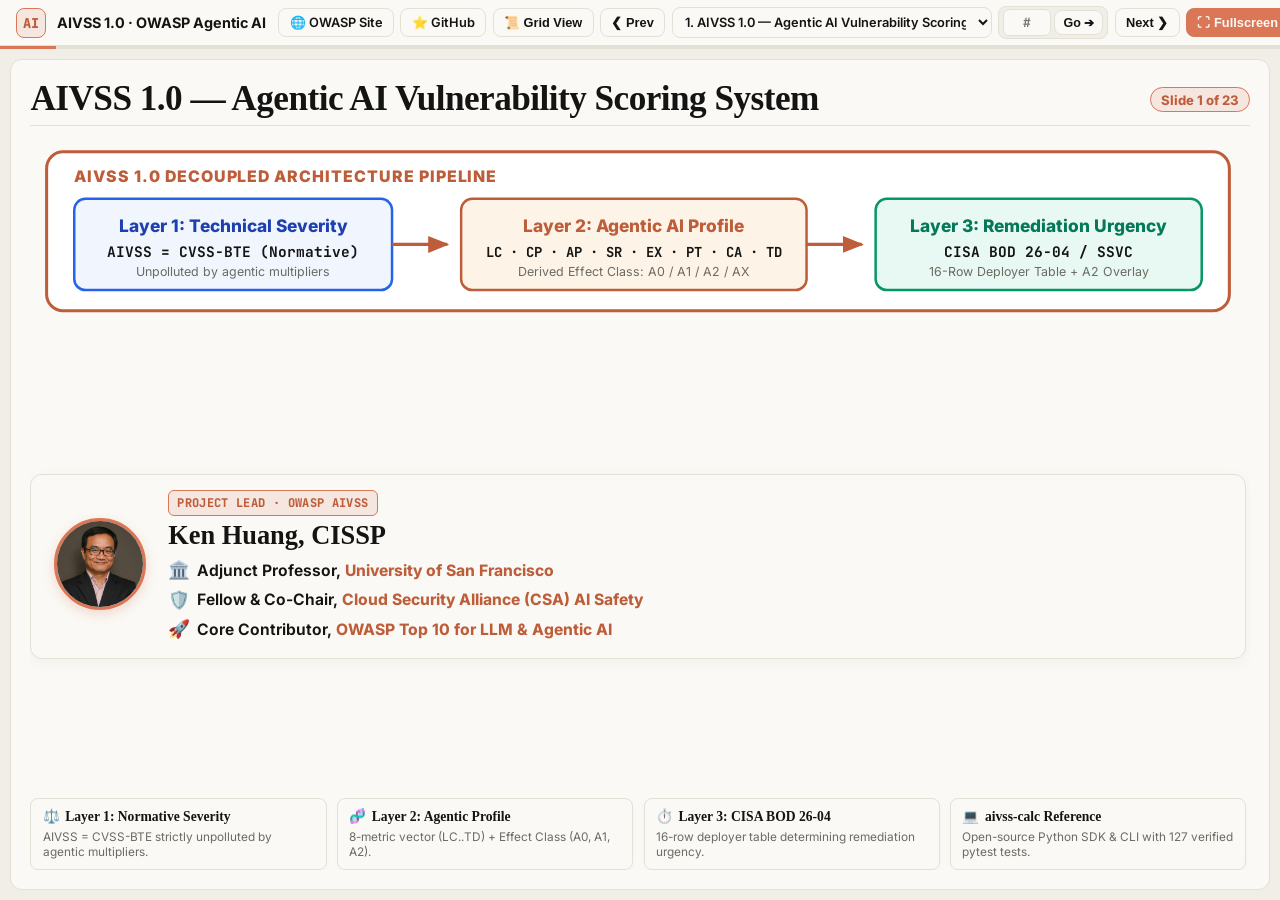
==== slides.html @ 9477590a "feat: add AIVSS 1.0 interactive HTML slide deck, assets, and QA automation" ====
<!DOCTYPE html>
<html lang="en">
<head>
  <meta charset="UTF-8">
  <meta name="viewport" content="width=device-width, initial-scale=1.0">
  <title>AIVSS 1.0 — Agentic AI Vulnerability Scoring System</title>
  <meta name="description" content="AIVSS 1.0 Masterclass slide deck on technical severity, agentic profiling, and risk-based remediation for autonomous AI systems. Project Lead: Ken Huang, CISSP.">
  <link rel="icon" type="image/svg+xml" href="favicon.svg?v=3">
  <link rel="icon" type="image/png" sizes="192x192" href="favicon.png?v=3">
  <link rel="apple-touch-icon" sizes="180x180" href="favicon.png?v=3">
  <link rel="preconnect" href="https://fonts.googleapis.com">
  <link rel="preconnect" href="https://fonts.gstatic.com" crossorigin>
  <link href="https://fonts.googleapis.com/css2?family=Inter:wght@300;400;500;600;700;800;900&family=JetBrains+Mono:wght@400;500;600;700&display=swap" rel="stylesheet">
  
  <style>
    :root {
      --bg: #F0EEE6;
      --surface: #FAF9F5;
      --surface-alt: #F5E6DF;
      --ink: #141413;
      --ink-muted: #6B6B63;
      --rule: #E3E0D6;
      --accent: #D97757;
      --accent-dk: #BD5D3A;
      --accent-sf: #F5E6DF;
      --code-bg: #1A1A18;
      --code-rule: #333330;
      --font-display: ui-serif, Georgia, "Times New Roman", serif;
      --font-body: -apple-system, "Segoe UI", Inter, system-ui, sans-serif;
      --font-code: ui-monospace, "JetBrains Mono", Menlo, monospace;
    }

    * { box-sizing: border-box; margin: 0; padding: 0; }
    body {
      font-family: var(--font-body);
      background: var(--bg);
      color: var(--ink);
      height: 100vh;
      display: flex;
      flex-direction: column;
      overflow: hidden;
    }

    header {
      height: 46px;
      flex: 0 0 46px;
      background: var(--surface);
      border-bottom: 1px solid var(--rule);
      display: flex;
      justify-content: space-between;
      align-items: center;
      padding: 0 1.0rem;
      z-index: 50;
      gap: 0.75rem;
      overflow-x: auto;
    }
    .header-left { display: flex; align-items: center; gap: 0.7rem; flex: 0 0 auto; }
    .brand-logo {
      width: 30px; height: 30px;
      background: var(--accent-sf); color: var(--accent-dk); border: 1px solid var(--accent);
      border-radius: 8px; font-weight: 800; display: flex; align-items: center; justify-content: center;
      font-size: 0.85rem; font-family: var(--font-code);
    }
    .brand-title { font-weight: 700; font-size: 0.90rem; white-space: nowrap; color: var(--ink); }

    .controls { display: flex; align-items: center; gap: 0.40rem; flex: 0 0 auto; }
    .btn {
      background: var(--surface); border: 1px solid var(--rule); color: var(--ink);
      padding: 0.35rem 0.65rem; border-radius: 8px; font-weight: 600; font-size: 0.80rem;
      cursor: pointer; transition: background-color 0.16s, border-color 0.16s; text-decoration: none;
      white-space: nowrap;
    }
    .btn:hover { background: var(--accent-sf); border-color: var(--accent); color: var(--ink); }
    .btn:focus-visible, .slide-select:focus-visible, .goto-input:focus-visible { outline: 2px solid var(--accent-dk); outline-offset: 2px; }
    .btn-primary { background: var(--accent); border-color: var(--accent); color: #FAF9F5; font-weight: 700; }
    .btn-primary:hover { background: var(--accent-dk); border-color: var(--accent-dk); color: #FAF9F5; }
    
    .goto-group {
      display: flex;
      align-items: center;
      gap: 0.22rem;
      background: var(--bg);
      padding: 0.12rem 0.25rem;
      border-radius: 8px;
      border: 1px solid var(--rule);
    }
    .goto-input {
      width: 48px;
      background: var(--surface);
      color: var(--ink);
      border: 1px solid var(--rule);
      padding: 0.25rem 0.35rem;
      border-radius: 6px;
      font-family: var(--font-code);
      font-size: 0.80rem;
      font-weight: 750;
      text-align: center;
      -moz-appearance: textfield;
    }
    .goto-input::-webkit-outer-spin-button,
    .goto-input::-webkit-inner-spin-button {
      -webkit-appearance: none;
      margin: 0;
    }
    .btn-goto {
      padding: 0.26rem 0.50rem;
      font-weight: 700;
      font-size: 0.78rem;
    }

    select.slide-select {
      background: var(--surface); color: var(--ink); border: 1px solid var(--rule);
      padding: 0.35rem 0.55rem; border-radius: 8px; font-family: var(--font-body);
      font-size: 0.80rem; font-weight: 600;
      max-width: 320px;
    }

    main {
      flex: 1;
      position: relative;
      overflow: hidden;
    }

    .slide-viewport {
      width: 100%; height: 100%;
      display: flex; justify-content: center; align-items: center;
      padding: clamp(0.30rem, 0.8vw, 0.70rem);
    }
    .slide-card {
      width: 100%; max-width: 1540px; height: 100%;
      background: var(--surface); border: 1px solid var(--rule);
      border-radius: 12px; padding: clamp(0.80rem, 1.5vw, 1.40rem); display: flex; flex-direction: column;
      position: relative; overflow: hidden;
    }
    .slide-header {
      display: flex; justify-content: space-between; align-items: center;
      gap: 0.8rem; margin-bottom: 0.35rem; border-bottom: 1px solid var(--rule); padding-bottom: 0.35rem;
      flex: 0 0 auto;
    }
    .slide-title-wrap { min-width: 0; }
    .slide-title {
      font-family: var(--font-display); font-size: clamp(1.75rem, 2.75vw, 2.45rem);
      font-weight: 700; line-height: 1.15; letter-spacing: -0.015em; color: var(--ink);
    }
    .slide-title.is-long { font-size: clamp(1.45rem, 2.3vw, 1.95rem) !important; letter-spacing: -0.02em; }
    .slide-num-badge {
      background: var(--accent-sf); color: var(--accent-dk); border: 1px solid var(--accent);
      padding: 0.22rem 0.60rem; border-radius: 9999px; font-size: 0.82rem; font-weight: 750; white-space: nowrap;
      flex: 0 0 auto;
    }
    .slide-body {
      --fit-scale: 1;
      --slide-body-base-size: 1.625rem;
      flex: 1; min-height: 0; overflow-y: auto; padding-right: 0.20rem;
      font-size: calc(var(--slide-body-base-size) * var(--fit-scale));
      line-height: 1.50; color: var(--ink);
    }

    code {
      font-family: var(--font-code);
      background: var(--accent-sf);
      color: var(--accent-dk);
      padding: 0.08rem 0.32rem;
      border-radius: 4px;
      font-size: 0.90em;
      white-space: nowrap;
      border: 1px solid var(--rule);
    }
    pre code, .code-editor-body code, .line-code {
      white-space: pre !important;
      background: transparent !important;
      border: none !important;
      padding: 0 !important;
      color: inherit !important;
    }
    .slide-content-wrapper {
      width: 100%;
      display: block;
    }
    .slide-svg {
      display: block; width: 100% !important; height: auto; max-width: 100%;
      margin: 0.35rem 0 0.65rem 0;
    }

    /* Comparison Table Styling */
    .slide-table {
      width: 100%;
      border-collapse: collapse;
      margin: 0.25rem 0 0.50rem 0;
      font-size: 0.86rem;
      background: var(--surface);
      border: 1px solid var(--rule);
      border-radius: 8px;
      overflow: hidden;
      box-shadow: 0 2px 8px rgba(0,0,0,0.03);
    }
    .slide-table th {
      background: var(--accent-sf);
      color: var(--ink);
      font-weight: 750;
      text-align: left;
      padding: 0.40rem 0.60rem;
      border-bottom: 1.5px solid var(--rule);
      font-family: var(--font-display);
      font-size: 0.92rem;
    }
    .slide-table td {
      padding: 0.35rem 0.60rem;
      border-bottom: 1px solid var(--rule);
      color: var(--ink);
      line-height: 1.34;
      vertical-align: middle;
    }
    .slide-table tr:last-child td {
      border-bottom: none;
    }
    .slide-table tr:nth-child(even) td {
      background: rgba(245, 230, 223, 0.25);
    }

    /* Code Slide Layout */
    .code-slide-container {
      display: grid;
      grid-template-columns: minmax(0, 1.25fr) minmax(0, 1.15fr);
      gap: 1.05rem;
      height: 100%;
      align-items: start;
    }
    @media (max-width: 1020px) {
      .code-slide-container {
        grid-template-columns: 1fr;
        height: auto;
      }
    }

    .code-editor-window {
      background: var(--code-bg);
      border: 1px solid var(--code-rule);
      border-radius: 10px;
      overflow: hidden;
      display: flex;
      flex-direction: column;
      box-shadow: 0 4px 16px rgba(0,0,0,0.14);
      max-height: calc(100vh - 135px);
    }
    .code-editor-header {
      background: #242320;
      border-bottom: 1px solid var(--code-rule);
      padding: 0.40rem 0.75rem;
      display: flex;
      justify-content: space-between;
      align-items: center;
      gap: 0.5rem;
    }
    .code-dots {
      display: flex;
      gap: 5px;
      align-items: center;
    }
    .code-dot {
      width: 9px; height: 9px; border-radius: 50%;
    }
    .dot-red { background: #E06C75; }
    .dot-yellow { background: #E5C07B; }
    .dot-green { background: #98C379; }
    .code-file-tag {
      font-family: var(--font-code);
      font-size: 0.78rem;
      color: #A0A09A;
      font-weight: 500;
      overflow: hidden;
      text-overflow: ellipsis;
      white-space: nowrap;
    }
    .code-lang-tag {
      background: #333330;
      color: #D97757;
      font-family: var(--font-code);
      font-size: 0.70rem;
      padding: 0.12rem 0.45rem;
      border-radius: 4px;
      font-weight: 600;
      text-transform: uppercase;
    }

    .code-block {
      background: var(--code-bg);
      color: #FAF9F5;
      font-family: var(--font-code);
      font-size: 0.88rem;
      line-height: 1.44;
      padding: 0.45rem 0;
      margin: 0;
      overflow-x: auto;
      overflow-y: auto;
    }

    .code-line {
      display: flex;
      align-items: baseline;
      padding: 0.06rem 0.55rem;
      transition: background-color 0.15s;
    }
    .code-line:hover {
      background: rgba(255, 255, 255, 0.04);
    }
    .code-line-hl {
      background: rgba(217, 119, 87, 0.22);
      border-left: 3.5px solid var(--accent);
      padding-left: calc(0.55rem - 3.5px);
    }
    .line-num {
      color: #5C5C56;
      width: 24px;
      flex: 0 0 24px;
      text-align: right;
      margin-right: 8px;
      font-size: 0.76rem;
      user-select: none;
    }
    .code-line-hl .line-num {
      color: var(--accent);
      font-weight: 700;
    }
    .line-code {
      flex: 1;
      white-space: pre;
    }

    /* Code Concepts Column */
    .code-concepts-column {
      display: flex;
      flex-direction: column;
      gap: 0.55rem;
      overflow-y: auto;
      max-height: calc(100vh - 135px);
      padding-right: 0.20rem;
    }
    .code-concepts-list {
      display: flex;
      flex-direction: column;
      gap: 0.50rem;
    }
    .code-concept-card {
      background: var(--surface);
      border: 1px solid var(--rule);
      border-left: 3.5px solid var(--accent);
      border-radius: 8px;
      padding: 0.60rem 0.85rem;
      box-shadow: 0 1px 4px rgba(0,0,0,0.03);
    }
    .concept-card-head {
      display: flex;
      align-items: center;
      gap: 0.45rem;
      margin-bottom: 0.22rem;
      flex-wrap: wrap;
    }
    .concept-tag {
      background: var(--accent);
      color: #FAF9F5;
      font-size: 0.68rem;
      font-weight: 750;
      padding: 0.10rem 0.40rem;
      border-radius: 4px;
      font-family: var(--font-code);
      letter-spacing: 0.02em;
      white-space: nowrap;
    }
    .concept-name {
      font-family: var(--font-display);
      font-size: 0.98rem;
      font-weight: 700;
      color: var(--ink);
    }
    .concept-card-text {
      font-size: 0.88rem;
      color: var(--ink);
      line-height: 1.40;
    }

    .invariant-card {
      background: var(--surface);
      border: 1px solid var(--rule);
      border-left: 3.5px solid var(--accent-dk);
      border-radius: 8px;
      padding: 0.60rem 0.85rem;
      font-size: 0.86rem;
      color: var(--ink-muted);
      line-height: 1.38;
    }
    .invariant-title {
      font-family: var(--font-display);
      font-size: 0.96rem;
      font-weight: 700;
      color: var(--ink);
      margin-bottom: 0.20rem;
      display: flex;
      align-items: center;
      gap: 0.35rem;
    }

    /* Hierarchy Bullets */
    .main-bullets { list-style-type: none; padding-left: 0; margin-top: 0.30rem; }
    .bullet-group { break-inside: avoid; }
    .primary-bullet {
      font-family: var(--font-display); font-size: 1.02em; font-weight: 650; color: var(--ink);
      margin-top: 0.32em; margin-bottom: 0.16em; position: relative; padding-left: 1.25em; line-height: 1.44;
    }
    .primary-bullet::before {
      content: "◆"; color: var(--accent); font-size: 0.72em; line-height: 1; position: absolute; left: 0; top: 0.18em;
    }

    /* Instructor Slide Grid */
    .instructor-slide-grid {
      display: grid;
      grid-template-columns: minmax(0, 1.02fr) minmax(0, 1.25fr);
      gap: 1.25rem;
      height: 100%;
      align-items: start;
    }
    @media (max-width: 1040px) {
      .instructor-slide-grid {
        grid-template-columns: 1fr;
        height: auto;
      }
    }
    .instructor-info-col {
      display: flex;
      flex-direction: column;
      gap: 0.55rem;
      min-width: 0;
    }
    .author-books-card {
      background: var(--surface);
      border: 1.5px solid var(--rule);
      border-radius: 10px;
      overflow: hidden;
      display: flex;
      flex-direction: column;
      box-shadow: 0 3px 12px rgba(0,0,0,0.04);
    }
    .author-books-header {
      background: var(--accent-sf);
      color: var(--ink);
      font-family: var(--font-display);
      font-weight: 750;
      font-size: 0.88rem;
      padding: 0.45rem 0.80rem;
      border-bottom: 1.5px solid var(--rule);
      display: flex;
      justify-content: space-between;
      align-items: center;
      gap: 0.50rem;
      white-space: nowrap;
    }
    .author-books-header a {
      font-family: var(--font-body);
      font-size: 0.76rem;
      font-weight: 750;
      color: var(--accent-dk);
      text-decoration: underline;
      white-space: nowrap;
      flex-shrink: 0;
    }
    .books-gallery-grid {
      display: grid;
      grid-template-columns: repeat(6, 1fr);
      gap: 0.40rem;
      padding: 0.50rem;
      background: #FAF8F2;
    }
    .book-item-card {
      display: flex;
      flex-direction: column;
      align-items: center;
      background: var(--surface);
      border: 1px solid var(--rule);
      border-radius: 6px;
      padding: 0.25rem 0.20rem;
      text-decoration: none;
      box-shadow: 0 2px 6px rgba(0,0,0,0.04);
      transition: transform 0.16s, border-color 0.16s, box-shadow 0.16s;
    }
    .book-item-card:hover {
      transform: translateY(-2px);
      border-color: var(--accent);
      box-shadow: 0 4px 12px rgba(217, 119, 87, 0.18);
    }
    .book-cover-img {
      width: 100%;
      height: clamp(75px, 11vh, 105px);
      object-fit: contain;
      border-radius: 4px;
      border: 0.5px solid var(--rule);
    }
    .book-item-title {
      font-size: 0.58rem;
      font-weight: 700;
      color: var(--ink);
      text-align: center;
      line-height: 1.15;
      margin-top: 0.20rem;
      white-space: nowrap;
      overflow: hidden;
      text-overflow: ellipsis;
      width: 100%;
      display: block;
    }
    .book-publisher-tag {
      font-size: 0.48rem;
      font-weight: 800;
      color: var(--accent-dk);
      background: var(--accent-sf);
      padding: 0.05rem 0.20rem;
      border-radius: 3px;
      margin-top: 0.12rem;
      text-transform: uppercase;
      letter-spacing: 0.02em;
      white-space: nowrap;
      line-height: 1.1;
    }

    /* Slide 1 Cover Layout */
    .slide-1-container {
      width: 100%;
      height: 100%;
      display: flex;
      flex-direction: column;
      justify-content: space-between;
      gap: 0.75rem;
    }
    .slide-1-instructor-card {
      background: var(--surface);
      border: 1.5px solid var(--rule);
      border-radius: 12px;
      padding: 0.95rem 1.40rem;
      display: flex;
      align-items: center;
      gap: 1.40rem;
      box-shadow: 0 4px 16px rgba(0,0,0,0.04);
    }
    .slide-1-avatar-wrap {
      position: relative;
      flex-shrink: 0;
    }
    .slide-1-avatar-img {
      width: 92px;
      height: 92px;
      border-radius: 50%;
      object-fit: cover;
      border: 3px solid var(--accent);
      box-shadow: 0 4px 12px rgba(217, 119, 87, 0.25);
      background: var(--surface-alt);
    }
    .slide-1-instructor-info {
      display: flex;
      flex-direction: column;
      gap: 0.30rem;
      flex: 1;
    }
    .slide-1-instructor-badge {
      display: inline-flex;
      align-items: center;
      gap: 0.35rem;
      background: var(--accent-sf);
      color: var(--accent-dk);
      border: 1px solid var(--accent);
      font-family: var(--font-code);
      font-size: 0.75rem;
      font-weight: 750;
      padding: 0.16rem 0.50rem;
      border-radius: 6px;
      width: fit-content;
      text-transform: uppercase;
      letter-spacing: 0.03em;
    }
    .slide-1-instructor-name {
      font-family: var(--font-display);
      font-size: 1.65rem;
      font-weight: 800;
      color: var(--ink);
      line-height: 1.15;
    }
    .slide-1-instructor-titles {
      display: flex;
      flex-direction: column;
      gap: 0.20rem;
      margin-top: 0.10rem;
    }
    .slide-1-title-item {
      display: flex;
      align-items: center;
      gap: 0.45rem;
      font-size: 0.98rem;
      font-weight: 650;
      color: var(--ink);
    }
    .slide-1-title-item .title-icon {
      font-size: 1.10rem;
      flex-shrink: 0;
    }
    .slide-1-title-highlight {
      color: var(--accent-dk);
      font-weight: 750;
    }
    .slide-1-pillars-row {
      display: grid;
      grid-template-columns: repeat(4, 1fr);
      gap: 0.65rem;
    }
    @media (max-width: 900px) {
      .slide-1-pillars-row {
        grid-template-columns: repeat(2, 1fr);
      }
      .slide-1-instructor-card {
        flex-direction: column;
        text-align: center;
        align-items: center;
      }
      .slide-1-instructor-badge {
        margin: 0 auto;
      }
      .slide-1-title-item {
        justify-content: center;
      }
    }
    .slide-1-pillar-pill {
      background: var(--surface);
      border: 1px solid var(--rule);
      border-radius: 8px;
      padding: 0.50rem 0.70rem;
      display: flex;
      flex-direction: column;
      gap: 0.15rem;
      box-shadow: 0 2px 6px rgba(0,0,0,0.02);
    }
    .slide-1-pillar-title {
      font-family: var(--font-display);
      font-size: 0.85rem;
      font-weight: 750;
      color: var(--ink);
      display: flex;
      align-items: center;
      gap: 0.35rem;
    }
    .slide-1-pillar-desc {
      font-size: 0.74rem;
      color: var(--ink-muted);
      line-height: 1.28;
    }

    /* Comparison Thesis Layout */
    .thesis-slide-wrap {
      width: 100%;
      height: 100%;
      display: flex;
      flex-direction: column;
      gap: 0.45rem;
    }
    .thesis-grid {
      display: grid;
      grid-template-columns: 1fr 1fr;
      gap: 0.85rem;
      flex: 1;
      align-items: stretch;
    }
    @media (max-width: 1040px) {
      .thesis-grid {
        grid-template-columns: 1fr;
        height: auto;
      }
    }
    .thesis-card {
      background: var(--surface);
      border: 1.5px solid var(--rule);
      border-radius: 9px;
      overflow: hidden;
      display: flex;
      flex-direction: column;
      box-shadow: 0 2px 8px rgba(0,0,0,0.03);
    }
    .thesis-card.trad-card {
      border-top: 3.5px solid #2563eb;
    }
    .thesis-card.harn-card {
      border-top: 3.5px solid #059669;
    }
    .thesis-card-header {
      padding: 0.40rem 0.75rem;
      display: flex;
      align-items: center;
      gap: 0.45rem;
      border-bottom: 1.5px solid var(--rule);
    }
    .thesis-card-header.trad-header {
      background: #F0F5FE;
    }
    .thesis-card-header.harn-header {
      background: #E8F8F2;
    }
    .thesis-icon {
      font-size: 1.15rem;
      line-height: 1;
      flex-shrink: 0;
    }
    .thesis-title {
      font-family: var(--font-display);
      font-size: 0.94rem;
      font-weight: 800;
      color: var(--ink);
      line-height: 1.20;
    }
    .thesis-subtitle {
      font-size: 0.72rem;
      color: var(--ink-muted);
      font-weight: 500;
      margin-top: 0.05rem;
    }
    .thesis-badge {
      margin-left: auto;
      font-size: 0.62rem;
      font-weight: 800;
      padding: 0.10rem 0.38rem;
      border-radius: 4px;
      letter-spacing: 0.02em;
      white-space: nowrap;
      flex-shrink: 0;
    }
    .thesis-badge.trad-badge {
      background: #DBEAFE;
      color: #1e40af;
      border: 1px solid #bfdbfe;
    }
    .thesis-badge.harn-badge {
      background: #D1FAE5;
      color: #065F46;
      border: 1px solid #a7f3d0;
    }
    .thesis-card-body {
      padding: 0.45rem 0.70rem;
      display: flex;
      flex-direction: column;
      gap: 0.35rem;
      flex: 1;
      font-size: 0.82rem;
      line-height: 1.38;
      color: var(--ink);
      background: var(--surface);
    }
    .thesis-point {
      background: #FAF8F2;
      border: 1px solid var(--rule);
      border-radius: 5px;
      padding: 0.32rem 0.55rem;
      line-height: 1.34;
      font-size: 0.79rem;
    }
    .trad-card .thesis-point {
      border-left: 3px solid #3b82f6;
    }
    .harn-card .thesis-point {
      border-left: 3px solid #10b981;
    }

    /* Triple Grid Layout */
    .triple-grid {
      display: grid;
      grid-template-columns: repeat(3, 1fr);
      gap: 0.70rem;
      min-height: 0;
      flex: 1;
    }
    .triple-card {
      background: var(--surface);
      border: 1.5px solid var(--rule);
      border-radius: 12px;
      padding: 0.85rem 1.00rem 1.00rem;
      display: flex;
      flex-direction: column;
      gap: 0.28rem;
      box-shadow: 0 4px 14px rgba(0,0,0,0.04);
      min-height: 0;
    }
    .triple-num {
      font-family: var(--font-code);
      font-size: 1.35em;
      font-weight: 800;
      color: var(--accent-dk);
    }
    .triple-title {
      font-family: var(--font-display);
      font-size: 1.25em;
      font-weight: 750;
      color: var(--ink);
      line-height: 1.15;
    }
    .triple-body {
      font-size: 1.08em;
      line-height: 1.32;
      color: var(--ink);
    }
    .triple-lead {
      font-size: 1.10em;
      color: var(--ink-muted);
      font-weight: 550;
      margin-bottom: 0.30rem;
    }

    /* Agenda Stack */
    .agenda-stack {
      display: flex;
      flex-direction: column;
      gap: 0.40rem;
      flex: 1;
      min-height: 0;
    }
    .agenda-row {
      display: grid;
      grid-template-columns: 5.0rem 1fr;
      align-items: stretch;
      background: var(--surface);
      border: 1.5px solid var(--rule);
      border-radius: 10px;
      overflow: hidden;
      box-shadow: 0 2px 8px rgba(0,0,0,0.03);
    }
    .agenda-num {
      background: var(--accent-sf);
      color: var(--accent-dk);
      font-family: var(--font-code);
      font-weight: 800;
      font-size: 1.35em;
      display: flex;
      align-items: center;
      justify-content: center;
      border-right: 1.5px solid var(--rule);
    }
    .agenda-copy { padding: 0.40rem 0.80rem 0.45rem 0.80rem; }
    .agenda-title {
      font-family: var(--font-display);
      font-weight: 750;
      font-size: 1.18em;
      color: var(--ink);
    }
    .agenda-body {
      font-size: 1.05em;
      line-height: 1.28;
      color: var(--ink);
    }

    /* Thanks Wrap */
    .thanks-wrap {
      height: 100%;
      max-height: 100%;
      overflow: hidden;
      display: flex;
      flex-direction: column;
      gap: 0.45rem;
      justify-content: space-between;
      min-height: 0;
      box-sizing: border-box;
    }
    .thanks-header {
      text-align: center;
      flex: 0 0 auto;
    }
    .thanks-kicker {
      font-family: var(--font-code);
      font-weight: 750;
      letter-spacing: 0.08em;
      text-transform: uppercase;
      color: var(--accent-dk);
      font-size: 0.78em;
    }
    .thanks-lede {
      font-size: 0.88em;
      line-height: 1.25;
      color: var(--ink-muted);
      max-width: 40rem;
      margin: 0.2rem auto 0;
    }
    .thanks-books {
      display: grid;
      grid-template-columns: 1fr 1fr;
      gap: 0.75rem;
      flex: 1 1 auto;
      min-height: 0;
      align-items: stretch;
      overflow: hidden;
    }
    .thanks-book-card {
      background: var(--surface);
      border: 1.5px solid var(--rule);
      border-radius: 12px;
      padding: 0.55rem 0.65rem 0.65rem;
      box-shadow: 0 6px 18px rgba(0,0,0,0.05);
      display: flex;
      flex-direction: column;
      align-items: center;
      text-align: center;
      gap: 0.30rem;
      text-decoration: none;
      color: inherit;
      transition: border-color 0.15s ease, box-shadow 0.15s ease;
      min-height: 0;
      overflow: hidden;
    }
    .thanks-book-card:hover {
      border-color: var(--accent);
      box-shadow: 0 8px 22px rgba(217, 119, 87, 0.08);
    }
    .thanks-book-cover {
      flex: 1 1 auto;
      min-height: 0;
      width: 100%;
      display: flex;
      align-items: center;
      justify-content: center;
      overflow: hidden;
    }
    .thanks-book-cover img {
      width: auto;
      height: auto;
      max-width: 100%;
      max-height: 100%;
      object-fit: contain;
      border-radius: 5px;
      box-shadow: 0 3px 10px rgba(0,0,0,0.10);
    }
    .thanks-book-tag {
      font-family: var(--font-code);
      font-size: 0.62em;
      font-weight: 750;
      letter-spacing: 0.05em;
      text-transform: uppercase;
      color: var(--accent-dk);
      background: var(--accent-sf);
      border: 1px solid var(--rule);
      border-radius: 999px;
      padding: 0.12rem 0.45rem;
      flex: 0 0 auto;
    }
    .thanks-book-title {
      font-family: var(--font-display);
      font-size: 0.88em;
      font-weight: 750;
      line-height: 1.15;
      color: var(--ink);
      max-width: 18rem;
      flex: 0 0 auto;
    }
    .thanks-book-asin {
      font-family: var(--font-code);
      font-size: 0.62em;
      font-weight: 650;
      color: var(--ink-muted);
      line-height: 1.2;
      flex: 0 0 auto;
    }
    .thanks-book-asin span {
      color: var(--accent-dk);
      font-weight: 750;
    }
    .thanks-footer {
      text-align: center;
      flex: 0 0 auto;
    }
    .thanks-link a {
      color: var(--accent-dk);
      font-weight: 700;
      font-family: var(--font-code);
      font-size: 0.82em;
      text-decoration: underline;
    }

    /* Grid Mode */
    .grid-viewport {
      width: 100%; height: 100%; overflow-y: auto; padding: clamp(1rem, 2.5vw, 1.8rem);
      display: grid; grid-template-columns: repeat(auto-fit, minmax(340px, 1fr)); gap: 1rem;
    }
    .grid-slide-card {
      background: var(--surface); border: 1px solid var(--rule);
      border-radius: 10px; padding: 1.15rem; height: 260px; display: flex; flex-direction: column;
      cursor: pointer; transition: border-color 0.16s, background-color 0.16s;
    }
    .grid-slide-card:hover { background: var(--accent-sf); border-color: var(--accent); }
    .grid-slide-title {
      font-family: var(--font-display); font-size: 1.1rem; line-height: 1.15;
      font-weight: 650; margin-bottom: 0.45rem; color: var(--ink);
    }
    .grid-slide-body { flex: 1; overflow: hidden; font-size: 0.8rem; line-height: 1.45; color: var(--ink-muted); }

    .progress-bar { height: 3px; background: var(--rule); width: 100%; }
    .progress-fill { height: 100%; background: var(--accent); width: 0%; transition: width 0.3s; }

    @media (max-width: 980px) {
      header { padding: 0 0.6rem; }
      .brand-title { display: none; }
      select.slide-select { max-width: 200px; }
      .triple-grid { grid-template-columns: 1fr 1fr; }
    }
  </style>

</head>
<body>
  <header>
    <div class="header-left">
      <div class="brand-logo">AI</div>
      <div class="brand-title">AIVSS 1.0 · OWASP Agentic AI</div>
    </div>
    <div class="controls">
      <a href="https://aivss.owasp.org/" target="_blank" rel="noopener noreferrer" class="btn">🌐 OWASP Site</a>
      <a href="https://github.com/kenhuangus/aivss-v1-candidate" target="_blank" rel="noopener noreferrer" class="btn">⭐ GitHub</a>
      <button id="btn-grid" class="btn" onclick="toggleMode()"><span id="mode-icon">📜</span> <span id="mode-text">Grid View</span></button>
      <button id="btn-prev" class="btn" onclick="prevSlide()">❮ Prev</button>
      <select id="slide-select" class="slide-select" onchange="goToSlide(this.value)"></select>
      <div class="goto-group">
        <input type="number" id="goto-input" min="1" max="23" placeholder="#" class="goto-input" title="Enter slide number (1-23)" onkeydown="if(event.key==='Enter') jumpToEnteredSlide()">
        <button id="btn-goto" class="btn btn-goto" onclick="jumpToEnteredSlide()" title="Jump to entered slide number">Go ➔</button>
      </div>
      <button id="btn-next" class="btn" onclick="nextSlide()">Next ❯</button>
      <button id="btn-fullscreen" class="btn btn-primary" onclick="toggleFullscreen()">⛶ Fullscreen</button>
    </div>
  </header>
  <div class="progress-bar"><div id="progress-fill" class="progress-fill"></div></div>
  <main>
    <div id="presentation-mode" class="slide-viewport">
      <div class="slide-card">
        <div class="slide-header">
          <div class="slide-title-wrap">
            <div id="slide-title" class="slide-title">Slide Title</div>
          </div>
          <div id="slide-num-badge" class="slide-num-badge">Slide 1 of 23</div>
        </div>
        <div id="slide-body" class="slide-body"></div>
      </div>
    </div>
    <div id="grid-mode" class="grid-viewport" style="display:none;"></div>
  </main>
  <script>

    const slidesData = [{"number": 1, "slide_type": "title", "raw_lines": ["AIVSS 1.0 — Agentic AI Vulnerability Scoring System", "Technical Severity, Agentic AI Profile, and Risk-Based Remediation for Autonomous Systems", "OWASP AIVSS Working Group"]}, {"number": 2, "slide_type": "speaker", "raw_lines": ["About the Author & Project Lead: Ken Huang, CISSP", "• OWASP AIVSS Project Lead and primary author of the AIVSS 1.0 specification", "• Adjunct Professor, University of San Francisco (Cybersecurity & Agentic AI)", "• Fellow & Co-Chair of two Cloud Security Alliance (CSA) AI Safety working groups", "• Core member of the OWASP Top 10 for Large Language Model Applications and Agentic AI", "• Member, AIUC-1 Consortium & Grant Reviewer for Schmidt Sciences", "• Author of 12 published AI & cybersecurity books (Springer, Cambridge, Wiley, Packt)", "• CEO of DistributedApps.ai  ·  Substack: kenhuangus.substack.com  ·  LinkedIn: linkedin.com/in/kenhuang8"]}, {"number": 3, "slide_type": "comparison", "raw_lines": ["The Vulnerability Management Thesis: Conflated Severity vs. Decoupled Control", "Deterministic IT Engineering → Decoupled Non-Deterministic Agentic Control Systems"]}, {"number": 4, "slide_type": "agenda", "raw_lines": ["Master Architecture Roadmap & Course Agenda", "Six core modules spanning technical severity, agentic profiling, and federal remediation"], "agenda": [{"num": "01", "title": "The Three-Layer Architecture & Conformance", "body": "Strict decoupling of technical severity, agentic profile metadata, and remediation timelines across Conformance Levels 1, 2, and 3."}, {"num": "02", "title": "CVSS v4.0 Interpretation for Autonomous Agents", "body": "Normative scoring rules for Subsequent Systems (`SC/SI/SA`), Privileges Required (`PR`), and User Interaction (`UI:N`)."}, {"num": "03", "title": "The Eight-Metric Agentic AI Profile & Effect Class", "body": "Formal definitions of `LC`, `CP`, `AP`, `SR`, `EX`, `PT`, `CA`, `TD` and the deterministic `A0` / `A1` / `A2` / `AX` rule ladder."}, {"num": "04", "title": "SSVC & CISA BOD 26-04 Remediation Timelines", "body": "The authoritative 16-row deployer decision table (`cisa:DT_BOD2604:1.0.0`), exploitation evidence ladder, and the non-normative status of EPSS."}, {"num": "05", "title": "OWASP Agentic Top 10 Benchmark & Disclosed CVEs", "body": "Calculator benchmark results across ASI01–ASI10 and in-depth dissection of Microsoft Copilot EchoLeak (`CVE-2025-32711`)."}, {"num": "06", "title": "Enterprise Lifecycle Integration, CI/CD Gates & SDK", "body": "Release gates, architectural threat modeling with CSA MAESTRO, and the `aivss-calc` open-source reference implementation."}]}, {"number": 5, "slide_type": "triple", "raw_lines": ["Architecture Layer 1: Normative Technical Severity", "Technical severity computed strictly from CVSS v4.0 vectors without agentic multiplier pollution"], "points": [{"num": "01", "title": "Normative Invariant (AIVSS = CVSS-BTE)", "body": "The numeric severity score is computed entirely from `cvss_vector`. No Agentic AI metric, Effect Class, or remediation timeline modifies the CVSS score. This guarantees backward compatibility with enterprise vulnerability databases and contractual SLAs."}, {"num": "02", "title": "Full FIRST Interpolation Engine", "body": "Evaluates MacroVectors across 270 equivalence classes (EQ1–EQ6) partitioning ~15 million CVSS-BTE vectors. Uses exact multi-dimensional interpolation per FIRST `cvss_lookup.js`, strictly prohibiting naive MacroVector ceiling truncations."}, {"num": "03", "title": "Threat & Environmental Integrity", "body": "Evaluates Exploit Maturity (`E`) through dated factual intelligence without speculative multipliers. Supports organizational security requirements (CR, IR, AR) and Modified Base metrics without conflating them with agentic behavior."}]}, {"number": 6, "slide_type": "triple", "raw_lines": ["Architecture Layer 2: The Agentic AI Profile", "Eight-metric vector extension capturing autonomous behavior, persistence, and governance assurance"], "points": [{"num": "01", "title": "Dual Metric Group Division", "body": "Four Classifying Metrics (`LC`, `CP`, `AP`, `SR`) evaluate intrinsic execution mechanics and derive the Agentic AI Effect Class. Four Assurance Metrics (`EX`, `PT`, `CA`, `TD`) record architectural boundaries, provider dependencies, financial limits, and auditability."}, {"num": "02", "title": "Canonical Vector Syntax", "body": "Transmitted as a standardized companion string: `AIVSS:1.0/LC:D/CP:C/AP:L/SR:R/EX:W/PT:H/CA:W/TD:H`. All eight keys are mandatory; unknown values are recorded as `X` (insufficient evidence) to preserve forensic completeness."}, {"num": "03", "title": "Parallel Metadata Invariant", "body": "Reported as the `agentic_ai_profile` JSON object alongside the CVSS vector. It informs operational remediation escalation and release gates, but strictly never enters the arithmetic severity computation."}]}, {"number": 7, "slide_type": "triple", "raw_lines": ["Architecture Layer 3: Risk-Based Remediation Urgency", "Decoupling remediation urgency from severity numbers via CISA BOD 26-04 and SSVC"], "points": [{"num": "01", "title": "Revocation of Severity-Driven Deadlines", "body": "CISA BOD 26-04 revoked legacy CVSS-severity-driven federal deadlines (BOD 19-02/22-01), replacing them with Stakeholder-Specific Vulnerability Categorization (SSVC). AIVSS adopts the published deployer table (`cisa:DT_BOD2604:1.0.0`)."}, {"num": "02", "title": "Four Factual Decision Inputs", "body": "Remediation urgency keys mechanically on four operational facts: `in_kev` (active exploitation), `publicly_exposed` (network reach), `automatable` (exploit execution path), and `technical_impact` (partial vs. total system compromise)."}, {"num": "03", "title": "Transparent Agentic AI Overlay", "body": "A substantial agentic effect (`A2`) advances the baseline remediation timeline by exactly one tier (FSU ➔ 60D, 60D ➔ 14D, 14D ➔ 3D). It stops at the 3-day ceiling and never introduces the forensic triage requirement (3DF)."}]}, {"number": 8, "slide_type": "triple", "raw_lines": ["Conformance Levels & Architectural Boundaries", "Three standardized implementation tiers satisfying diverse enterprise governance requirements"], "points": [{"num": "01", "title": "Level 1 — Core Technical Conformance", "body": "Requires a valid CVSS v4.0 Base vector, complete 8-metric `aivss_vector`, and derived Effect Class (`A0`, `A1`, `A2`, or `AX`). Minimum level required to claim 'AIVSS 1.0 conformant' in advisories and vulnerability databases."}, {"num": "02", "title": "Level 2 — Deployer Operational Conformance", "body": "Satisfies Level 1 plus execution of the Layer 3 SSVC / BOD 26-04 deployer decision table (`cisa:DT_BOD2604:1.0.0`). Mandatory for organizations managing operational patch cadences, incident response SLAs, and federal compliance obligations."}, {"num": "03", "title": "Level 3 — Enterprise Priority Index (AIVSS-P)", "body": "Satisfies Level 2 plus computation of the internal `AIVSS-P` priority index incorporating business impact, reach, and residual likelihood. Strictly internal to assessing organizations; prohibited from external publication."}]}, {"number": 9, "slide_type": "triple", "raw_lines": ["CVSS v4.0 Interpretation for Autonomous Agents", "Normative interpretation rules mapping autonomous agent architecture into CVSS Base metrics"], "points": [{"num": "01", "title": "Subsequent Systems Across Tool Boundaries", "body": "The agent reasoning runtime is the Vulnerable System. Downstream APIs, databases, CRM systems, and code execution environments reachable via tools are Subsequent Systems (`SC/SI/SA`). Exfiltration to an attacker's C2 server is `VC`, not `SC`."}, {"num": "02", "title": "Privileges Required (PR) Measures Attacker", "body": "`PR` reflects credentials the *attacker* must possess to execute the exploit. If an unauthenticated user submits text that exploits a privileged admin agent, `PR` is strictly `None` (`PR:N`), despite the agent's elevated backend service account."}, {"num": "03", "title": "User Interaction (UI:N) for Autonomous Ingestion", "body": "When an agent autonomously retrieves poisoned web pages, emails, or tickets via RAG, User Interaction is strictly `None` (`UI:N`). Machine ingestion without human intervention is an autonomous pipeline, not human user interaction."}]}, {"number": 10, "slide_type": "triple", "raw_lines": ["The Four Common CVSS Scoring Errors in Agentic AI", "Critical scoring pitfalls identified during multi-vendor AIVSS benchmark audits"], "points": [{"num": "01", "title": "Underscoring Subsequent System Impacts", "body": "Assessors frequently truncate impact at the agent process boundary, assigning `SC:N/SI:N/SA:N` even when tools hold write access to enterprise CRM or production databases. Downstream blast radius must be reflected in Subsequent System metrics."}, {"num": "02", "title": "Confusing Agent Authority with Attacker Prerequisites", "body": "Assigning `PR:H` because the agent possesses root or service admin privileges. This erroneously treats the agent's internal capability as an attacker barrier. The agent's authority informs impact (`VC/VI` or `SC/SI`), not `PR`."}, {"num": "03", "title": "Misinterpreting Rubber-Stamp Approvals as UI:N", "body": "If human approval is required on the attack path, assessors must retain `UI:P` or `UI:A`. Record superficial or rubber-stamp review under the narrative and the `ASI09` risk factor, not by improperly clearing User Interaction to `UI:N`."}, {"num": "04", "title": "Double-Counting Stochasticity in AT and SR", "body": "Attack Requirements (`AT:P`) applies only to external prerequisite execution conditions under FIRST rules. Stochastic model output does not justify `AT:P`; reproducibility is evaluated independently under `SR` without modifying severity."}]}, {"number": 11, "slide_type": "triple", "raw_lines": ["Classifying Metrics: Language Control & Persistence", "Evaluating direct natural language execution reach and cross-session memory poisoning"], "points": [{"num": "01", "title": "Language-Mediated Control (LC)", "body": "`Direct (D)`: Attacker natural language reaches privileged reasoning or tool paths without mediation. `Indirect (I)`: Ingested via RAG, search, or tool output. `Mediated (M)`: Constrained by strict parsers or fixed schemas. `None (N)`: No language influence."}, {"num": "02", "title": "Context Persistence (CP)", "body": "`Cross-session (C)`: Attacker context persists in durable vector stores, databases, or user profiles across sessions. `Session (S)`: Persists across multi-turn context windows, cleared on reset. `None (N)`: Ephemeral execution confined to a single turn."}, {"num": "03", "title": "Canonical Poisoning Interaction", "body": "The combination of `LC:I` and `CP:C` represents the canonical indirect memory poisoning flaw (OWASP ASI06), converting passive knowledge stores into permanent dormant attack vectors that hijack future agent sessions."}]}, {"number": 12, "slide_type": "triple", "raw_lines": ["Classifying Metrics: Propagation & Exploit Reliability", "Measuring lateral compromise across trust boundaries and empirical reproducibility"], "points": [{"num": "01", "title": "Agentic Propagation (AP)", "body": "`Lateral (L)`: Compromised instructions, memory, or authority cross trust boundaries to sibling agents, tenants, or downstream services. `Contained (C)`: Spreads within the agent's own tool scope. `None (N)`: Exploitation is strictly isolated."}, {"num": "02", "title": "Stochastic Exploit Reliability (SR)", "body": "`Reliable (R)`: Deterministic exploit reproduction (≥80% success or free retries). `Probabilistic (P)`: Variable reproduction (20%–80%) sensitive to model sampling. `Unreliable (U)`: Low reproducibility (<20%) or execution paths penalizing retries."}, {"num": "03", "title": "Empirical Statistical Grounding", "body": "In production benchmarks, `SR:R` requires rigorous empirical verification (e.g. 30/30 independent test episodes from clean state, Wilson score lower bound ≥ 0.90), preventing reliance on unverified single-shot demonstrations."}]}, {"number": 13, "slide_type": "triple", "raw_lines": ["Assurance & Governance Metrics (EX, PT, CA, TD)", "Parallel metadata evaluating extension boundaries, provider reliance, cost ceilings, and auditability"], "points": [{"num": "01", "title": "Extension Surface (EX) & Provider Trust (PT)", "body": "`EX`: `Wide (W)` (unpinned, dynamic MCP tools), `Managed (M)` (pinned, vetted allowlists with external authorization), `None (N)`. `PT`: `High (H)` (unaudited third-party model routing), `Moderate (M)`, `Low (L)` (fully verifiable weights/premises)."}, {"num": "02", "title": "Cost Abuse Surface (CA)", "body": "Evaluates vulnerability to denial-of-wallet attacks and recursive loops. `Wide (W)`: No hard pre-execution aggregate ceiling. `Moderate (M)`: Unit limits exist but lack tenant-wide aggregation. `Narrow (N)`: Tested fail-closed aggregate resource ceilings."}, {"num": "03", "title": "Traceability Deficit (TD — Agent Untraceability)", "body": "Retains the foundational OWASP AIVSS Agent Untraceability risk factor. `High (H)`: Post-incident reconstruction of agent decisions, prompts, and tool calls is infeasible. `Medium (M)`: Ordered events reconstructable without integrity. `Low (L)`: Tamper-evident audit logs."}]}, {"number": 14, "slide_type": "comparison", "raw_lines": ["The Agentic AI Effect Class Rule Ladder", "Deterministic classification ladder summarizing agentic hazard for operational policy"]}, {"number": 15, "slide_type": "table", "raw_lines": ["SSVC Deployer Table 1 — CISA BOD 26-04 (16 Rows)", "The authoritative 16-row decision matrix operationalizing CISA BOD 26-04 remediation timelines"], "table_headers": ["Row", "In KEV", "Publicly Exposed", "Automatable", "Technical Impact", "BOD Baseline Timeline", "A2 Overlay Timeline"], "table_rows": [["1", "No", "No", "No", "Partial", "Fix on System Upgrade (FSU)", "Remediate in 60 Days (60D)"], ["2", "Yes", "No", "No", "Partial", "Remediate in 14 Days (14D)", "Remediate in 3 Days (3D)"], ["3", "No", "Yes", "No", "Partial", "Remediate in 60 Days (60D)", "Remediate in 14 Days (14D)"], ["4", "No", "No", "Yes", "Partial", "Remediate in 60 Days (60D)", "Remediate in 14 Days (14D)"], ["5", "No", "No", "No", "Total", "Fix on System Upgrade (FSU)", "Remediate in 60 Days (60D)"], ["6", "Yes", "Yes", "No", "Partial", "Remediate in 14 Days (14D)", "Remediate in 3 Days (3D)"], ["7", "Yes", "No", "Yes", "Partial", "Remediate in 14 Days (14D)", "Remediate in 3 Days (3D)"], ["8", "No", "Yes", "Yes", "Partial", "Remediate in 14 Days (14D)", "Remediate in 3 Days (3D)"], ["9", "Yes", "No", "No", "Total", "Remediate in 14 Days (14D)", "Remediate in 3 Days (3D)"], ["10", "No", "Yes", "No", "Total", "Remediate in 14 Days (14D)", "Remediate in 3 Days (3D)"], ["11", "No", "No", "Yes", "Total", "Remediate in 60 Days (60D)", "Remediate in 14 Days (14D)"], ["12", "Yes", "Yes", "Yes", "Partial", "Remediate in 3 Days (3D)", "Remediate in 3 Days (3D) [Ceiling]"], ["13", "Yes", "Yes", "No", "Total", "3 Days + Forensic Triage (3DF)", "3 Days + Forensic Triage (3DF)"], ["14", "Yes", "No", "Yes", "Total", "3 Days + Forensic Triage (3DF)", "3 Days + Forensic Triage (3DF)"], ["15", "No", "Yes", "Yes", "Total", "Remediate in 3 Days (3D)", "Remediate in 3 Days (3D) [Ceiling]"], ["16", "Yes", "Yes", "Yes", "Total", "3 Days + Forensic Triage (3DF)", "3 Days + Forensic Triage (3DF)"]]}, {"number": 16, "slide_type": "triple", "raw_lines": ["The Exploitation Evidence Ladder & EPSS Governance", "Strict precedence rules for exploitation intelligence and the non-normative status of EPSS"], "points": [{"num": "01", "title": "Strict Factual Evidence Ladder", "body": "Exploitation evidence follows an immutable hierarchy: (1) CISA KEV (authoritative active), (2) CISA Vulnrichment active, (3) Organization-observed activity (local telemetry), (4) Public/Private PoC, (5) No evidence (`E:U`). Guessing or timeout defaults are prohibited."}, {"num": "02", "title": "Why EPSS Does Not Alter Scoring", "body": "BOD 26-04 does not use EPSS. EPSS estimates 30-day statistical probability, not observed fact. Daily forecast shifts destroy reproducibility. AIVSS records `epss` and `epss_date` as audit metadata, strictly prohibiting it from changing severity or timeline."}, {"num": "03", "title": "Federal Obligation vs. Commercial Analogy", "body": "For FCEB agencies and in-scope CVEs, the SSVC deployer lookup (`cisa:BOD2604:1.0.0`) is a binding federal obligation. For non-CVE agentic vulnerabilities and commercial deployments, Layer 3 outputs are formally reported as `informative_bod_26_04_analogy`."}]}, {"number": 17, "slide_type": "table", "raw_lines": ["OWASP Agentic AI Top 10 — Benchmark Calculator Results", "Verified reference calculator outputs across all ten OWASP ASI reference scenarios from aivss-calc"], "table_headers": ["Risk ID", "Scenario Title", "CVSS-BTE Score", "Agentic Profile Vector", "Effect Class", "BOD 26-04 Baseline", "AIVSS Recommended Timeline"], "table_rows": [["ASI01", "Direct prompt injection hijacks planning agent goals", "9.2 (Critical)", "LC:D / CP:S / AP:C / SR:R / EX:M / PT:M / CA:M / TD:M", "A2", "3 Days (3D)", "3 Days (3D) [Baseline Ceiling]"], ["ASI02", "Agent misuses legitimate tool for unauthorized export", "8.3 (High)", "LC:I / CP:N / AP:C / SR:R / EX:M / PT:M / CA:M / TD:L", "A1", "3 Days (3D)", "3 Days (3D) [A1 Preserves BOD]"], ["ASI03", "Stolen service credential used for lateral agent actions", "8.5 (High)", "LC:M / CP:N / AP:L / SR:R / EX:M / PT:M / CA:N / TD:L", "A2", "60 Days (60D)", "14 Days (14D) [Escalated by A2]"], ["ASI04", "Compromised MCP plugin supplies malicious tool schemas", "8.8 (High)", "LC:I / CP:N / AP:L / SR:P / EX:W / PT:H / CA:M / TD:M", "A2", "14 Days (14D)", "3 Days (3D) [Escalated by A2]"], ["ASI05", "Code interpreter executes attacker-supplied shell commands", "8.9 (High)", "LC:D / CP:N / AP:N / SR:R / EX:M / PT:M / CA:W / TD:L", "A2", "3 Days (3D)", "3 Days (3D) [Baseline Ceiling]"], ["ASI06", "Adversarial content in agent memory biases later sessions", "7.8 (High)", "LC:D / CP:C / AP:L / SR:R / EX:W / PT:H / CA:M / TD:H", "A2", "3 Days (3D)", "3 Days (3D) [Baseline Ceiling]"], ["ASI07", "Unsigned agent-to-agent messages allow instruction relay", "7.1 (High)", "LC:I / CP:S / AP:L / SR:R / EX:W / PT:H / CA:M / TD:M", "A2", "60 Days (60D)", "14 Days (14D) [Escalated by A2]"], ["ASI08", "Faulty planner triggers cascading downstream task failures", "7.9 (High)", "LC:I / CP:S / AP:L / SR:P / EX:W / PT:M / CA:W / TD:H", "A2", "14 Days (14D)", "3 Days (3D) [Escalated by A2]"], ["ASI09", "Social engineering of human approver via forged summaries", "7.0 (High)", "LC:D / CP:N / AP:C / SR:P / EX:N / PT:L / CA:N / TD:H", "A1", "60 Days (60D)", "60 Days (60D) [A1 Preserves BOD]"], ["ASI10", "Compromised worker agent operates outside policy envelope", "8.6 (High)", "LC:D / CP:C / AP:L / SR:R / EX:W / PT:H / CA:W / TD:H", "A2", "3 Days (3D)", "3 Days (3D) [Baseline Ceiling]"]]}, {"number": 18, "slide_type": "code", "raw_lines": ["Real-World Case Study: CVE-2025-32711 (EchoLeak)", "Resolving CVSS v3.1 scope discrepancies and scoring zero-click RAG injection in Microsoft Copilot"], "file_tag": "echoleak-assessment.json", "lang_tag": "JSON", "highlight_lines": [3, 8, 14, 18], "code_lines": ["{", "  \"finding_id\": \"CVE-2025-32711\",", "  \"title\": \"EchoLeak Zero-Click Indirect Injection in M365 Copilot\",", "  \"cvss\": {", "    \"version\": \"4.0\",", "    \"vector\": \"CVSS:4.0/AV:N/AC:L/AT:N/PR:N/UI:N/VC:H/VI:L/VA:N/SC:H/SI:N/SA:N/E:U\",", "    \"macrovector\": \"001120\",", "    \"cvss_bte\": 7.8,", "    \"qualitative_severity\": \"High\"", "  },", "  \"agentic_ai_profile\": {", "    \"vector\": \"AIVSS:1.0/LC:I/CP:C/AP:N/SR:P/EX:W/PT:L/CA:N/TD:H\",", "    \"agentic_effect_class\": \"A2\",", "    \"class_rationale\": \"LC is Indirect (I) and CP is Cross-Session (C)\"", "  },", "  \"decision\": {", "    \"in_kev\": false, \"publicly_exposed\": true,", "    \"automatable\": true, \"technical_impact\": \"total\",", "    \"bod_2604_timeline\": \"3D\",", "    \"aivss_recommended_timeline\": \"3D\"", "  }", "}"], "concepts": [{"tag": "CVSS 3.1 CONFLICT RESOLVED", "title": "Subsequent System Integrity", "desc": "Microsoft published CVSS v3.1 9.3 (Critical, Scope Changed) while NVD published 7.5 (High, Scope Unchanged). AIVSS v4.0 resolves this: SharePoint/Teams stores are scored as Subsequent Systems (`SC:H`), producing an objective 7.8."}, {"tag": "AUTONOMOUS RAG", "title": "Zero-Click Ingestion (UI:N)", "desc": "Autonomous document and email ingestion via background RAG indexing requires zero human interaction. AIVSS strictly enforces `UI:N`, eliminating improper reliance on human interaction credits."}, {"tag": "PERSISTENT POISON", "title": "A2 Effect Class Derivation", "desc": "Indirect language control (`LC:I`) combined with cross-session email persistence (`CP:C`) triggers the `A2` rule. While A2 advocates rapid patching, the BOD 26-04 baseline is already at the 3-day ceiling (3D)."}], "invariant": "AIVSS equals CVSS-BTE (7.8). Microsoft's 9.3 and NVD's 7.5 are superseded by CVSS v4.0 multi-system modeling. Remediation stops at the CISA 3-day ceiling without inventing unverified deadlines."}, {"number": 19, "slide_type": "code", "raw_lines": ["Synthetic Deep Dive: ASI06 Memory & Context Poisoning", "Walkthrough of cross-session context corruption and Wilson lower-bound empirical reliability"], "file_tag": "examples/asi06-example.json", "lang_tag": "JSON", "highlight_lines": [6, 12, 16], "code_lines": ["{", "  \"finding_id\": \"AIVSS-ASI06-001\",", "  \"risk_category\": \"ASI06\",", "  \"title\": \"Adversarial content in agent memory biases later sessions\",", "  \"cvss_vector\": \"CVSS:4.0/AV:N/AC:H/AT:N/PR:N/UI:N/VC:H/VI:L/VA:L/SC:H/SI:N/SA:N/E:P\",", "  \"aivss_vector\": \"AIVSS:1.0/LC:D/CP:C/AP:L/SR:R/EX:W/PT:H/CA:M/TD:H\",", "  \"cvss_bte\": 7.8,", "  \"agentic_ai_profile\": {", "    \"effect_class\": \"A2\",", "    \"metrics\": {", "      \"CP\": {\"value\": \"C\", \"label\": \"Cross-session persistence\"},", "      \"AP\": {\"value\": \"L\", \"label\": \"Lateral trust boundary propagation\"},", "      \"SR\": {", "        \"value\": \"R\", \"episodes\": 30, \"successes\": 30,", "        \"wilson_lower_bound\": 0.917", "      }", "    }", "  },", "  \"decision\": {", "    \"bod_2604_timeline\": \"3D\",", "    \"aivss_recommended_timeline\": \"3D\"", "  }", "}"], "concepts": [{"tag": "DURABLE CONTAMINATION", "title": "Cross-Session Context Persistence (CP:C)", "desc": "Adversarial text planted in the agent's persistent vector memory survives across user sessions, creating a dormant execution vector that contaminates subsequent legitimate planning tasks."}, {"tag": "LATERAL SPREAD", "title": "Multi-Agent Propagation (AP:L)", "desc": "Contaminated context crosses organizational trust boundaries as sibling worker agents ingest poisoned memory records, executing unauthorized tool calls on behalf of different principals."}, {"tag": "STATISTICAL RIGOR", "title": "Wilson Lower-Bound Verification (SR:R)", "desc": "Tested across 30 consecutive clean-state episodes with a hard budget of 3 attempts. With 30/30 successes, the one-sided 95% Wilson lower bound is 0.917, proving reliable determinism."}], "invariant": "Reference calculator verification: `aivss-calc assess examples/asi06-example.json` passes schema validation, reports normative AIVSS 7.8, derives Effect Class A2, and confirms 3D remediation."}, {"number": 20, "slide_type": "comparison", "raw_lines": ["AIVSS-P — Organizational Priority Index (Level 3)", "Optional mathematical index combining technical severity with business impact and reach"]}, {"number": 21, "slide_type": "triple", "raw_lines": ["Enterprise Lifecycle Integration & Release Gates", "Operational touchpoints and automated policy gates across the agent engineering lifecycle"], "points": [{"num": "01", "title": "Design & Pre-Commit Governance", "body": "Architectural threat modeling using the CSA MAESTRO framework to identify agentic risks beyond the fixed Top 10. Static audit of tool manifests, pinning MCP schemas, and enforcing least-privilege credential bounds (`EX:M`)."}, {"num": "02", "title": "Build & CI/CD Verification", "body": "Automated execution of `aivss-calc verify` and test suites in pull request pipelines. Schema validation of assessment fixtures against `aivss-assessment-input-v1.0.json` before merging agent capability changes."}, {"num": "03", "title": "Automated Release Blocking Gates", "body": "Enforce three hard release gates: Gate 1 blocks releases with `CVSS-BTE >= 9.0`; Gate 2 blocks any uncontained `A2` Effect Class on publicly exposed agents; Gate 3 blocks unpinned dynamic tools (`EX:W`) or untraceable runtimes (`TD:H`)."}]}, {"number": 22, "slide_type": "code", "raw_lines": ["Reference Implementation & Tooling (aivss-calc)", "Open-source CLI calculator, Python SDK, JSON schemas, and automated test suite"], "file_tag": "terminal-session.sh", "lang_tag": "BASH", "highlight_lines": [2, 7, 13, 17], "code_lines": ["# 1. Install the verified AIVSS 1.0 calculator package", "pip install -e \".[dev]\"", "", "# 2. Run the automated test suite (127 test cases passing)", "pytest tests/test_aivss.py -v", "", "# 3. Assess a structured finding against normative scoring and SSVC", "aivss-calc assess examples/asi06-example.json", "", "# 4. Verify vector syntax and compute standalone severity", "aivss-calc score \"CVSS:4.0/AV:N/AC:L/AT:N/PR:N/UI:N/VC:H/VI:H/VA:N/SC:H/SI:L/SA:N/E:P\"", "", "# 5. Evaluate SSVC deployer decision table with dated EPSS metadata", "aivss-calc decide --epss 0.42 --epss-date 2026-08-27 \\", "  --publicly-exposed true --automatable true \\", "  --technical-impact total --kev false", "", "# 6. Verify full package integrity and schema compliance", "aivss-calc verify"], "concepts": [{"tag": "127 PYTEST CASES", "title": "Exhaustive Engine Verification", "desc": "100% test coverage across MacroVector interpolation, 16-row SSVC deployer tables, Wilson confidence interval bounds, vector regex syntax, and JSON report schema adherence."}, {"tag": "FIRST COMPLIANT", "title": "Exact Floating-Point Precision", "desc": "Reproduces FIRST JavaScript lookup tables and multi-dimensional interpolation to the exact floating-point digit, completely eliminating MacroVector ceiling round-off errors."}, {"tag": "ECOSYSTEM ALIGNMENT", "title": "FLARE-AI & Akrites Co-Operation", "desc": "Seamlessly integrates with FLARE-AI for automated agentic flaw intake and triage routing, and Akrites for coordinated open-source vulnerability remediation."}], "invariant": "GitHub Repository: <a href='https://github.com/kenhuangus/aivss-v1-candidate' target='_blank'>kenhuangus/aivss-v1-candidate</a>. All code, schemas, documentation, and test fixtures are open-source under Apache 2.0."}, {"number": 23, "slide_type": "thanks", "raw_lines": ["Thank You", "AIVSS 1.0 — Agentic AI Vulnerability Scoring System", "github.com/kenhuangus/aivss-v1-candidate · aivss.owasp.org"]}];
    const svgMap = {"1": "<svg viewBox=\"0 0 880 135\" class=\"slide-svg\" role=\"img\" aria-hidden=\"true\">\n  <defs>\n    <marker id=\"arr-main\" viewBox=\"0 0 10 10\" refX=\"9\" refY=\"5\" markerWidth=\"7\" markerHeight=\"7\" orient=\"auto\">\n      <path d=\"M 0 1 L 10 5 L 0 9 z\" fill=\"#BD5D3A\"/>\n    </marker>\n  </defs>\n  <rect x=\"12\" y=\"10\" width=\"856\" height=\"115\" rx=\"12\" fill=\"#FFFFFF\" stroke=\"#BD5D3A\" stroke-width=\"2.2\"/>\n  <text x=\"32\" y=\"32\" fill=\"#BD5D3A\" font-family=\"Inter,system-ui,sans-serif\" font-size=\"11.5\" font-weight=\"850\" text-transform=\"uppercase\" letter-spacing=\"0.06em\">AIVSS 1.0 DECOUPLED ARCHITECTURE PIPELINE</text>\n  \n  <rect x=\"32\" y=\"44\" width=\"230\" height=\"66\" rx=\"8\" fill=\"#F0F5FE\" stroke=\"#2563eb\" stroke-width=\"1.8\"/>\n  <text x=\"147\" y=\"68\" fill=\"#1e40af\" font-family=\"Inter,system-ui,sans-serif\" font-size=\"12.5\" font-weight=\"800\" text-anchor=\"middle\">Layer 1: Technical Severity</text>\n  <text x=\"147\" y=\"86\" fill=\"#141413\" font-family=\"JetBrains Mono,monospace\" font-size=\"10.5\" font-weight=\"700\" text-anchor=\"middle\">AIVSS = CVSS-BTE (Normative)</text>\n  <text x=\"147\" y=\"100\" fill=\"#6B6B63\" font-family=\"Inter,system-ui,sans-serif\" font-size=\"9\" text-anchor=\"middle\">Unpolluted by agentic multipliers</text>\n\n  <path d=\"M 262 77 L 302 77\" stroke=\"#BD5D3A\" stroke-width=\"2.2\" fill=\"none\" marker-end=\"url(#arr-main)\"/>\n\n  <rect x=\"312\" y=\"44\" width=\"250\" height=\"66\" rx=\"8\" fill=\"#FDF3E7\" stroke=\"#BD5D3A\" stroke-width=\"1.8\"/>\n  <text x=\"437\" y=\"68\" fill=\"#BD5D3A\" font-family=\"Inter,system-ui,sans-serif\" font-size=\"12.5\" font-weight=\"800\" text-anchor=\"middle\">Layer 2: Agentic AI Profile</text>\n  <text x=\"437\" y=\"86\" fill=\"#141413\" font-family=\"JetBrains Mono,monospace\" font-size=\"10\" font-weight=\"700\" text-anchor=\"middle\">LC · CP · AP · SR · EX · PT · CA · TD</text>\n  <text x=\"437\" y=\"100\" fill=\"#6B6B63\" font-family=\"Inter,system-ui,sans-serif\" font-size=\"9\" text-anchor=\"middle\">Derived Effect Class: A0 / A1 / A2 / AX</text>\n\n  <path d=\"M 562 77 L 602 77\" stroke=\"#BD5D3A\" stroke-width=\"2.2\" fill=\"none\" marker-end=\"url(#arr-main)\"/>\n\n  <rect x=\"612\" y=\"44\" width=\"236\" height=\"66\" rx=\"8\" fill=\"#E8F8F2\" stroke=\"#059669\" stroke-width=\"1.8\"/>\n  <text x=\"730\" y=\"68\" fill=\"#047857\" font-family=\"Inter,system-ui,sans-serif\" font-size=\"12.5\" font-weight=\"800\" text-anchor=\"middle\">Layer 3: Remediation Urgency</text>\n  <text x=\"730\" y=\"86\" fill=\"#141413\" font-family=\"JetBrains Mono,monospace\" font-size=\"10.5\" font-weight=\"700\" text-anchor=\"middle\">CISA BOD 26-04 / SSVC</text>\n  <text x=\"730\" y=\"100\" fill=\"#6B6B63\" font-family=\"Inter,system-ui,sans-serif\" font-size=\"9\" text-anchor=\"middle\">16-Row Deployer Table + A2 Overlay</text>\n</svg>", "2": "<svg viewBox=\"0 0 880 110\" class=\"slide-svg\" role=\"img\" aria-hidden=\"true\">\n  <defs>\n    <marker id=\"arr-speaker\" viewBox=\"0 0 10 10\" refX=\"9\" refY=\"5\" markerWidth=\"7\" markerHeight=\"7\" orient=\"auto\">\n      <path d=\"M 0 1 L 10 5 L 0 9 z\" fill=\"#BD5D3A\"/>\n    </marker>\n  </defs>\n  <rect x=\"16\" y=\"20\" width=\"190\" height=\"68\" rx=\"8\" fill=\"#FAF9F5\" stroke=\"#BD5D3A\" stroke-width=\"2\"/>\n  <text x=\"111\" y=\"48\" fill=\"#141413\" font-family=\"Inter,system-ui,sans-serif\" font-size=\"13.5\" font-weight=\"800\" text-anchor=\"middle\">Project Lead</text>\n  <text x=\"111\" y=\"68\" fill=\"#6B6B63\" font-family=\"Inter,system-ui,sans-serif\" font-size=\"10.5\" font-weight=\"600\" text-anchor=\"middle\">OWASP AIVSS &amp; Top 10</text>\n\n  <path d=\"M 206 54 L 236 54\" stroke=\"#BD5D3A\" stroke-width=\"2\" fill=\"none\" marker-end=\"url(#arr-speaker)\"/>\n\n  <rect x=\"246\" y=\"20\" width=\"190\" height=\"68\" rx=\"8\" fill=\"#FAF9F5\" stroke=\"#BD5D3A\" stroke-width=\"2\"/>\n  <text x=\"341\" y=\"48\" fill=\"#141413\" font-family=\"Inter,system-ui,sans-serif\" font-size=\"13.5\" font-weight=\"800\" text-anchor=\"middle\">Adjunct Professor</text>\n  <text x=\"341\" y=\"68\" fill=\"#6B6B63\" font-family=\"Inter,system-ui,sans-serif\" font-size=\"10.5\" font-weight=\"600\" text-anchor=\"middle\">Univ. of San Francisco</text>\n\n  <path d=\"M 436 54 L 466 54\" stroke=\"#BD5D3A\" stroke-width=\"2\" fill=\"none\" marker-end=\"url(#arr-speaker)\"/>\n\n  <rect x=\"476\" y=\"20\" width=\"190\" height=\"68\" rx=\"8\" fill=\"#FAF9F5\" stroke=\"#BD5D3A\" stroke-width=\"2\"/>\n  <text x=\"571\" y=\"48\" fill=\"#141413\" font-family=\"Inter,system-ui,sans-serif\" font-size=\"13.5\" font-weight=\"800\" text-anchor=\"middle\">CSA Research Fellow</text>\n  <text x=\"571\" y=\"68\" fill=\"#6B6B63\" font-family=\"Inter,system-ui,sans-serif\" font-size=\"10.5\" font-weight=\"600\" text-anchor=\"middle\">Co-Chair, AI Safety WGs</text>\n\n  <path d=\"M 666 54 L 696 54\" stroke=\"#BD5D3A\" stroke-width=\"2\" fill=\"none\" marker-end=\"url(#arr-speaker)\"/>\n\n  <rect x=\"706\" y=\"20\" width=\"158\" height=\"68\" rx=\"8\" fill=\"#FAF9F5\" stroke=\"#BD5D3A\" stroke-width=\"2\"/>\n  <text x=\"785\" y=\"48\" fill=\"#141413\" font-family=\"Inter,system-ui,sans-serif\" font-size=\"13.5\" font-weight=\"800\" text-anchor=\"middle\">AI Author</text>\n  <text x=\"785\" y=\"68\" fill=\"#6B6B63\" font-family=\"Inter,system-ui,sans-serif\" font-size=\"10.5\" font-weight=\"600\" text-anchor=\"middle\">12 Published Books</text>\n</svg>", "3": "<svg viewBox=\"0 0 880 132\" class=\"slide-svg\" role=\"img\" aria-hidden=\"true\">\n  <defs>\n    <marker id=\"arr-shift\" viewBox=\"0 0 10 10\" refX=\"6\" refY=\"5\" markerWidth=\"6\" markerHeight=\"6\" orient=\"auto-start-reverse\">\n      <path d=\"M 0 1 L 10 5 L 0 9 z\" fill=\"#BD5D3A\"/>\n    </marker>\n  </defs>\n  <g transform=\"translate(10, 4)\">\n    <rect x=\"0\" y=\"0\" width=\"395\" height=\"122\" rx=\"10\" fill=\"#FAF9F5\" stroke=\"#2563eb\" stroke-width=\"2\"/>\n    <rect x=\"0\" y=\"0\" width=\"395\" height=\"26\" rx=\"10\" fill=\"#EBF2FE\" stroke=\"#2563eb\" stroke-width=\"2\"/>\n    <text x=\"197\" y=\"18\" fill=\"#1e40af\" font-family=\"Inter\" font-size=\"11\" font-weight=\"800\" text-anchor=\"middle\">TRADITIONAL VULNERABILITY MANAGEMENT</text>\n    <text x=\"197\" y=\"44\" fill=\"#141413\" font-family=\"Inter\" font-size=\"10\" font-weight=\"700\" text-anchor=\"middle\">Conflated Severity, Exposure &amp; Timeline Into One Number</text>\n    <g transform=\"translate(12, 54)\">\n      <rect x=\"0\" y=\"0\" width=\"180\" height=\"34\" rx=\"5\" fill=\"#FFFFFF\" stroke=\"#E3E0D6\"/>\n      <text x=\"90\" y=\"14\" fill=\"#1e3a8a\" font-family=\"Inter\" font-size=\"8.8\" font-weight=\"750\" text-anchor=\"middle\">Single Composite Score</text>\n      <text x=\"90\" y=\"26\" fill=\"#6B6B63\" font-family=\"Inter\" font-size=\"8\" text-anchor=\"middle\">CVSS v3/v4 score = urgency</text>\n      <rect x=\"190\" y=\"0\" width=\"180\" height=\"34\" rx=\"5\" fill=\"#FFFFFF\" stroke=\"#E3E0D6\"/>\n      <text x=\"280\" y=\"14\" fill=\"#1e3a8a\" font-family=\"Inter\" font-size=\"8.8\" font-weight=\"750\" text-anchor=\"middle\">Arithmetic Distortion</text>\n      <text x=\"280\" y=\"26\" fill=\"#6B6B63\" font-family=\"Inter\" font-size=\"8\" text-anchor=\"middle\">Multipliers distort compliance</text>\n    </g>\n    <rect x=\"12\" y=\"94\" width=\"370\" height=\"20\" rx=\"4\" fill=\"#EBF2FE\" stroke=\"#bfdbfe\"/>\n    <text x=\"197\" y=\"108\" fill=\"#1e40af\" font-family=\"JetBrains Mono\" font-size=\"9\" font-weight=\"700\" text-anchor=\"middle\">Failure: High score != Active Threat; Low score can cascade</text>\n  </g>\n  <g transform=\"translate(410, 50)\">\n    <path d=\"M 0 15 L 56 15\" stroke=\"#BD5D3A\" stroke-width=\"2.5\" stroke-dasharray=\"4 3\" marker-end=\"url(#arr-shift)\"/>\n    <rect x=\"4\" y=\"3\" width=\"48\" height=\"24\" rx=\"4\" fill=\"#F5E6DF\" stroke=\"#BD5D3A\" stroke-width=\"1.2\"/>\n    <text x=\"28\" y=\"15\" fill=\"#BD5D3A\" font-family=\"Inter\" font-size=\"7.5\" font-weight=\"850\" text-anchor=\"middle\">AIVSS 1.0</text>\n    <text x=\"28\" y=\"23\" fill=\"#BD5D3A\" font-family=\"Inter\" font-size=\"6.8\" font-weight=\"800\" text-anchor=\"middle\">PARADIGM</text>\n  </g>\n  <g transform=\"translate(475, 4)\">\n    <rect x=\"0\" y=\"0\" width=\"395\" height=\"122\" rx=\"10\" fill=\"#FAF9F5\" stroke=\"#059669\" stroke-width=\"2\"/>\n    <rect x=\"0\" y=\"0\" width=\"395\" height=\"26\" rx=\"10\" fill=\"#E6F7F0\" stroke=\"#059669\" stroke-width=\"2\"/>\n    <text x=\"197\" y=\"18\" fill=\"#047857\" font-family=\"Inter\" font-size=\"11\" font-weight=\"800\" text-anchor=\"middle\">AIVSS 1.0 THREE-LAYER SEPARATION</text>\n    <text x=\"197\" y=\"44\" fill=\"#141413\" font-family=\"Inter\" font-size=\"10\" font-weight=\"700\" text-anchor=\"middle\">Decoupled Technical Severity, Agentic Profile &amp; Remediation Urgency</text>\n    <g transform=\"translate(12, 54)\">\n      <rect x=\"0\" y=\"0\" width=\"180\" height=\"34\" rx=\"5\" fill=\"#FFFFFF\" stroke=\"#E3E0D6\"/>\n      <text x=\"90\" y=\"14\" fill=\"#BD5D3A\" font-family=\"Inter\" font-size=\"8.8\" font-weight=\"750\" text-anchor=\"middle\">Normative Severity (L1)</text>\n      <text x=\"90\" y=\"26\" fill=\"#6B6B63\" font-family=\"Inter\" font-size=\"8\" text-anchor=\"middle\">AIVSS = CVSS-BTE strictly</text>\n      <rect x=\"190\" y=\"0\" width=\"180\" height=\"34\" rx=\"5\" fill=\"#FFFFFF\" stroke=\"#059669\" stroke-width=\"1.2\"/>\n      <text x=\"280\" y=\"14\" fill=\"#047857\" font-family=\"Inter\" font-size=\"8.8\" font-weight=\"750\" text-anchor=\"middle\">SSVC Deployer Table (L3)</text>\n      <text x=\"280\" y=\"26\" fill=\"#6B6B63\" font-family=\"Inter\" font-size=\"8\" text-anchor=\"middle\">BOD 26-04 factual timelines</text>\n    </g>\n    <rect x=\"12\" y=\"94\" width=\"370\" height=\"20\" rx=\"4\" fill=\"#E6F7F0\" stroke=\"#a7f3d0\"/>\n    <text x=\"197\" y=\"108\" fill=\"#047857\" font-family=\"Inter\" font-size=\"9\" font-weight=\"800\" text-anchor=\"middle\">Goal: Standards-compliant, auditable, risk-based vulnerability governance</text>\n  </g>\n</svg>", "4": "<svg viewBox=\"0 0 880 115\" class=\"slide-svg\" role=\"img\" aria-hidden=\"true\">\n  <defs>\n    <marker id=\"arr-ag\" viewBox=\"0 0 10 10\" refX=\"9\" refY=\"5\" markerWidth=\"7\" markerHeight=\"7\" orient=\"auto\">\n      <path d=\"M 0 1 L 10 5 L 0 9 z\" fill=\"#BD5D3A\"/>\n    </marker>\n  </defs>\n  <rect x=\"15\" y=\"18\" width=\"130\" height=\"74\" rx=\"8\" fill=\"#FAF9F5\" stroke=\"#BD5D3A\" stroke-width=\"2\"/>\n  <text x=\"80\" y=\"44\" fill=\"#BD5D3A\" font-family=\"JetBrains Mono,monospace\" font-size=\"12\" font-weight=\"800\" text-anchor=\"middle\">01. ARCH</text>\n  <text x=\"80\" y=\"62\" fill=\"#141413\" font-family=\"Inter,system-ui,sans-serif\" font-size=\"10.5\" font-weight=\"700\" text-anchor=\"middle\">3-Layer Model</text>\n  <text x=\"80\" y=\"78\" fill=\"#6B6B63\" font-family=\"Inter,system-ui,sans-serif\" font-size=\"9\" text-anchor=\"middle\">Decoupled layers</text>\n\n  <path d=\"M 145 55 L 157 55\" stroke=\"#BD5D3A\" stroke-width=\"2\" fill=\"none\" marker-end=\"url(#arr-ag)\"/>\n\n  <rect x=\"160\" y=\"18\" width=\"130\" height=\"74\" rx=\"8\" fill=\"#FAF9F5\" stroke=\"#BD5D3A\" stroke-width=\"2\"/>\n  <text x=\"225\" y=\"44\" fill=\"#BD5D3A\" font-family=\"JetBrains Mono,monospace\" font-size=\"12\" font-weight=\"800\" text-anchor=\"middle\">02. CVSS</text>\n  <text x=\"225\" y=\"62\" fill=\"#141413\" font-family=\"Inter,system-ui,sans-serif\" font-size=\"10.5\" font-weight=\"700\" text-anchor=\"middle\">Agent Rules</text>\n  <text x=\"225\" y=\"78\" fill=\"#6B6B63\" font-family=\"Inter,system-ui,sans-serif\" font-size=\"9\" text-anchor=\"middle\">Subsequent systems</text>\n\n  <path d=\"M 290 55 L 302 55\" stroke=\"#BD5D3A\" stroke-width=\"2\" fill=\"none\" marker-end=\"url(#arr-ag)\"/>\n\n  <rect x=\"305\" y=\"18\" width=\"130\" height=\"74\" rx=\"8\" fill=\"#FAF9F5\" stroke=\"#BD5D3A\" stroke-width=\"2\"/>\n  <text x=\"370\" y=\"44\" fill=\"#BD5D3A\" font-family=\"JetBrains Mono,monospace\" font-size=\"12\" font-weight=\"800\" text-anchor=\"middle\">03. PROFILE</text>\n  <text x=\"370\" y=\"62\" fill=\"#141413\" font-family=\"Inter,system-ui,sans-serif\" font-size=\"10.5\" font-weight=\"700\" text-anchor=\"middle\">8 Metrics &amp; Class</text>\n  <text x=\"370\" y=\"78\" fill=\"#6B6B63\" font-family=\"Inter,system-ui,sans-serif\" font-size=\"9\" text-anchor=\"middle\">LC..TD to A0..A2</text>\n\n  <path d=\"M 435 55 L 447 55\" stroke=\"#BD5D3A\" stroke-width=\"2\" fill=\"none\" marker-end=\"url(#arr-ag)\"/>\n\n  <rect x=\"450\" y=\"18\" width=\"130\" height=\"74\" rx=\"8\" fill=\"#FAF9F5\" stroke=\"#BD5D3A\" stroke-width=\"2\"/>\n  <text x=\"515\" y=\"44\" fill=\"#BD5D3A\" font-family=\"JetBrains Mono,monospace\" font-size=\"12\" font-weight=\"800\" text-anchor=\"middle\">04. SSVC</text>\n  <text x=\"515\" y=\"62\" fill=\"#141413\" font-family=\"Inter,system-ui,sans-serif\" font-size=\"10.5\" font-weight=\"700\" text-anchor=\"middle\">BOD 26-04</text>\n  <text x=\"515\" y=\"78\" fill=\"#6B6B63\" font-family=\"Inter,system-ui,sans-serif\" font-size=\"9\" text-anchor=\"middle\">16 deployer rows</text>\n\n  <path d=\"M 580 55 L 592 55\" stroke=\"#BD5D3A\" stroke-width=\"2\" fill=\"none\" marker-end=\"url(#arr-ag)\"/>\n\n  <rect x=\"595\" y=\"18\" width=\"130\" height=\"74\" rx=\"8\" fill=\"#FAF9F5\" stroke=\"#BD5D3A\" stroke-width=\"2\"/>\n  <text x=\"660\" y=\"44\" fill=\"#BD5D3A\" font-family=\"JetBrains Mono,monospace\" font-size=\"12\" font-weight=\"800\" text-anchor=\"middle\">05. BENCH</text>\n  <text x=\"660\" y=\"62\" fill=\"#141413\" font-family=\"Inter,system-ui,sans-serif\" font-size=\"10.5\" font-weight=\"700\" text-anchor=\"middle\">Top 10 &amp; EchoLeak</text>\n  <text x=\"660\" y=\"78\" fill=\"#6B6B63\" font-family=\"Inter,system-ui,sans-serif\" font-size=\"9\" text-anchor=\"middle\">ASI01-10 + CVE</text>\n\n  <path d=\"M 725 55 L 737 55\" stroke=\"#BD5D3A\" stroke-width=\"2\" fill=\"none\" marker-end=\"url(#arr-ag)\"/>\n\n  <rect x=\"740\" y=\"18\" width=\"125\" height=\"74\" rx=\"8\" fill=\"#E8F8F2\" stroke=\"#059669\" stroke-width=\"2\"/>\n  <text x=\"802\" y=\"44\" fill=\"#047857\" font-family=\"JetBrains Mono,monospace\" font-size=\"12\" font-weight=\"800\" text-anchor=\"middle\">06. GOV</text>\n  <text x=\"802\" y=\"62\" fill=\"#141413\" font-family=\"Inter,system-ui,sans-serif\" font-size=\"10.5\" font-weight=\"700\" text-anchor=\"middle\">Gates &amp; SDK</text>\n  <text x=\"802\" y=\"78\" fill=\"#6B6B63\" font-family=\"Inter,system-ui,sans-serif\" font-size=\"9\" text-anchor=\"middle\">CI/CD + MAESTRO</text>\n</svg>", "9": "<svg viewBox=\"0 0 880 125\" class=\"slide-svg\" role=\"img\" aria-hidden=\"true\">\n  <defs>\n    <marker id=\"arr-tool\" viewBox=\"0 0 10 10\" refX=\"9\" refY=\"5\" markerWidth=\"7\" markerHeight=\"7\" orient=\"auto\">\n      <path d=\"M 0 1 L 10 5 L 0 9 z\" fill=\"#BD5D3A\"/>\n    </marker>\n  </defs>\n  <rect x=\"18\" y=\"16\" width=\"360\" height=\"92\" rx=\"10\" fill=\"#EEF2FF\" stroke=\"#4F46E5\" stroke-width=\"2\"/>\n  <text x=\"198\" y=\"42\" fill=\"#312E81\" font-family=\"Inter,system-ui,sans-serif\" font-size=\"13\" font-weight=\"800\" text-anchor=\"middle\">VULNERABLE SYSTEM (VC / VI / VA)</text>\n  <text x=\"198\" y=\"62\" fill=\"#141413\" font-family=\"Inter,system-ui,sans-serif\" font-size=\"11\" font-weight=\"700\" text-anchor=\"middle\">Agent Runtime · Prompt Processing · Memory</text>\n  <text x=\"198\" y=\"82\" fill=\"#4338CA\" font-family=\"Inter,system-ui,sans-serif\" font-size=\"9.5\" text-anchor=\"middle\">PR: Evaluates attacker credential prerequisite, NOT agent's internal token</text>\n  <text x=\"198\" y=\"96\" fill=\"#4338CA\" font-family=\"Inter,system-ui,sans-serif\" font-size=\"9.5\" text-anchor=\"middle\">UI: Autonomous RAG ingestion is strictly UI:N</text>\n\n  <path d=\"M 378 62 L 458 62\" stroke=\"#BD5D3A\" stroke-width=\"2.5\" fill=\"none\" marker-end=\"url(#arr-tool)\"/>\n  <text x=\"418\" y=\"52\" fill=\"#BD5D3A\" font-family=\"Inter,system-ui,sans-serif\" font-size=\"9.5\" font-weight=\"800\" text-anchor=\"middle\">Tool Call / API</text>\n\n  <rect x=\"468\" y=\"16\" width=\"394\" height=\"92\" rx=\"10\" fill=\"#ECFDF5\" stroke=\"#059669\" stroke-width=\"2\"/>\n  <text x=\"665\" y=\"42\" fill=\"#065F46\" font-family=\"Inter,system-ui,sans-serif\" font-size=\"13\" font-weight=\"800\" text-anchor=\"middle\">SUBSEQUENT SYSTEMS (SC / SI / SA)</text>\n  <text x=\"665\" y=\"62\" fill=\"#141413\" font-family=\"Inter,system-ui,sans-serif\" font-size=\"11\" font-weight=\"700\" text-anchor=\"middle\">External Databases · CRM APIs · Cloud Infrastructure</text>\n  <text x=\"665\" y=\"82\" fill=\"#047857\" font-family=\"Inter,system-ui,sans-serif\" font-size=\"9.5\" text-anchor=\"middle\">Must score reachable downstream impact across the tool boundary</text>\n  <text x=\"665\" y=\"96\" fill=\"#047857\" font-family=\"Inter,system-ui,sans-serif\" font-size=\"9.5\" text-anchor=\"middle\">Data leaving to attacker-controlled C2 is VC, not SC</text>\n</svg>", "14": "<svg viewBox=\"0 0 880 135\" class=\"slide-svg\" role=\"img\" aria-hidden=\"true\">\n  <defs>\n    <marker id=\"arr-eff\" viewBox=\"0 0 10 10\" refX=\"9\" refY=\"5\" markerWidth=\"7\" markerHeight=\"7\" orient=\"auto\">\n      <path d=\"M 0 1 L 10 5 L 0 9 z\" fill=\"#BD5D3A\"/>\n    </marker>\n  </defs>\n  <rect x=\"15\" y=\"12\" width=\"230\" height=\"110\" rx=\"8\" fill=\"#F8FAFC\" stroke=\"#64748B\" stroke-width=\"1.8\"/>\n  <text x=\"130\" y=\"34\" fill=\"#0F172A\" font-family=\"Inter,system-ui,sans-serif\" font-size=\"11\" font-weight=\"800\" text-anchor=\"middle\">1. Completeness Check</text>\n  <text x=\"130\" y=\"54\" fill=\"#BD5D3A\" font-family=\"JetBrains Mono,monospace\" font-size=\"10.5\" font-weight=\"800\" text-anchor=\"middle\">Are LC, CP, AP, SR known?</text>\n  <text x=\"130\" y=\"74\" fill=\"#6B6B63\" font-family=\"Inter,system-ui,sans-serif\" font-size=\"9\" text-anchor=\"middle\">If any is X (Unknown):</text>\n  <rect x=\"35\" y=\"82\" width=\"190\" height=\"28\" rx=\"6\" fill=\"#F1F5F9\" stroke=\"#94A3B8\"/>\n  <text x=\"130\" y=\"100\" fill=\"#334155\" font-family=\"JetBrains Mono,monospace\" font-size=\"10.5\" font-weight=\"800\" text-anchor=\"middle\">Return AX (No Escalation)</text>\n\n  <path d=\"M 245 67 L 275 67\" stroke=\"#BD5D3A\" stroke-width=\"2\" fill=\"none\" marker-end=\"url(#arr-eff)\"/>\n\n  <rect x=\"285\" y=\"12\" width=\"310\" height=\"110\" rx=\"8\" fill=\"#FEF2F2\" stroke=\"#DC2626\" stroke-width=\"1.8\"/>\n  <text x=\"440\" y=\"34\" fill=\"#7F1D1D\" font-family=\"Inter,system-ui,sans-serif\" font-size=\"11\" font-weight=\"800\" text-anchor=\"middle\">2. High-Hazard Predicates</text>\n  <text x=\"440\" y=\"52\" fill=\"#991B1B\" font-family=\"Inter,system-ui,sans-serif\" font-size=\"9.5\" text-anchor=\"middle\">Does the evaluated vector satisfy ANY of:</text>\n  <text x=\"440\" y=\"68\" fill=\"#141413\" font-family=\"JetBrains Mono,monospace\" font-size=\"9\" font-weight=\"700\" text-anchor=\"middle\">① AP:L (Lateral Trust Propagation)</text>\n  <text x=\"440\" y=\"82\" fill=\"#141413\" font-family=\"JetBrains Mono,monospace\" font-size=\"9\" font-weight=\"700\" text-anchor=\"middle\">② LC in {D,I} + CP:C (Persistent Poison)</text>\n  <text x=\"440\" y=\"96\" fill=\"#141413\" font-family=\"JetBrains Mono,monospace\" font-size=\"9\" font-weight=\"700\" text-anchor=\"middle\">③ LC:D + SR:R (Reliable Direct Control)</text>\n  <text x=\"440\" y=\"112\" fill=\"#DC2626\" font-family=\"Inter,system-ui,sans-serif\" font-size=\"9.5\" font-weight=\"800\" text-anchor=\"middle\">YES ➔ Assign A2 (Substantial)</text>\n\n  <path d=\"M 595 67 L 625 67\" stroke=\"#BD5D3A\" stroke-width=\"2\" fill=\"none\" marker-end=\"url(#arr-eff)\"/>\n\n  <rect x=\"635\" y=\"12\" width=\"230\" height=\"110\" rx=\"8\" fill=\"#FFFBEB\" stroke=\"#D97706\" stroke-width=\"1.8\"/>\n  <text x=\"750\" y=\"34\" fill=\"#92400E\" font-family=\"Inter,system-ui,sans-serif\" font-size=\"11\" font-weight=\"800\" text-anchor=\"middle\">3. Remaining Class Ladder</text>\n  <text x=\"750\" y=\"54\" fill=\"#B45309\" font-family=\"Inter,system-ui,sans-serif\" font-size=\"9.5\" text-anchor=\"middle\">If NOT A2, check baseline:</text>\n  <rect x=\"650\" y=\"62\" width=\"200\" height=\"24\" rx=\"4\" fill=\"#FEF3C7\"/>\n  <text x=\"750\" y=\"78\" fill=\"#92400E\" font-family=\"JetBrains Mono,monospace\" font-size=\"9.5\" font-weight=\"700\" text-anchor=\"middle\">Any &gt; Benign ➔ A1 (Present)</text>\n  <rect x=\"650\" y=\"92\" width=\"200\" height=\"24\" rx=\"4\" fill=\"#ECFDF5\"/>\n  <text x=\"750\" y=\"108\" fill=\"#065F46\" font-family=\"JetBrains Mono,monospace\" font-size=\"9.5\" font-weight=\"700\" text-anchor=\"middle\">All Benign (LC:N..SR:U) ➔ A0</text>\n</svg>", "16": "<svg viewBox=\"0 0 880 120\" class=\"slide-svg\" role=\"img\" aria-hidden=\"true\">\n  <defs>\n    <marker id=\"arr-ladder\" viewBox=\"0 0 10 10\" refX=\"9\" refY=\"5\" markerWidth=\"7\" markerHeight=\"7\" orient=\"auto\">\n      <path d=\"M 0 1 L 10 5 L 0 9 z\" fill=\"#BD5D3A\"/>\n    </marker>\n  </defs>\n  <rect x=\"15\" y=\"16\" width=\"155\" height=\"88\" rx=\"8\" fill=\"#FEE2E2\" stroke=\"#B91C1C\" stroke-width=\"1.8\"/>\n  <text x=\"92\" y=\"38\" fill=\"#7F1D1D\" font-family=\"Inter,system-ui,sans-serif\" font-size=\"10.5\" font-weight=\"800\" text-anchor=\"middle\">1. CISA KEV</text>\n  <text x=\"92\" y=\"56\" fill=\"#141413\" font-family=\"JetBrains Mono,monospace\" font-size=\"10\" font-weight=\"700\" text-anchor=\"middle\">Active (Auth.)</text>\n  <text x=\"92\" y=\"74\" fill=\"#991B1B\" font-family=\"Inter,system-ui,sans-serif\" font-size=\"8.5\" text-anchor=\"middle\">Authoritative federal</text>\n  <text x=\"92\" y=\"88\" fill=\"#991B1B\" font-family=\"Inter,system-ui,sans-serif\" font-size=\"8.5\" text-anchor=\"middle\">catalog listing</text>\n\n  <path d=\"M 170 60 L 186 60\" stroke=\"#BD5D3A\" stroke-width=\"2\" fill=\"none\" marker-end=\"url(#arr-ladder)\"/>\n\n  <rect x=\"190\" y=\"16\" width=\"155\" height=\"88\" rx=\"8\" fill=\"#FECACA\" stroke=\"#DC2626\" stroke-width=\"1.8\"/>\n  <text x=\"267\" y=\"38\" fill=\"#7F1D1D\" font-family=\"Inter,system-ui,sans-serif\" font-size=\"10.5\" font-weight=\"800\" text-anchor=\"middle\">2. Vulnrichment</text>\n  <text x=\"267\" y=\"56\" fill=\"#141413\" font-family=\"JetBrains Mono,monospace\" font-size=\"10\" font-weight=\"700\" text-anchor=\"middle\">Active Signal</text>\n  <text x=\"267\" y=\"74\" fill=\"#991B1B\" font-family=\"Inter,system-ui,sans-serif\" font-size=\"8.5\" text-anchor=\"middle\">CISA ADP confirmed</text>\n  <text x=\"267\" y=\"88\" fill=\"#991B1B\" font-family=\"Inter,system-ui,sans-serif\" font-size=\"8.5\" text-anchor=\"middle\">active exploitation</text>\n\n  <path d=\"M 345 60 L 361 60\" stroke=\"#BD5D3A\" stroke-width=\"2\" fill=\"none\" marker-end=\"url(#arr-ladder)\"/>\n\n  <rect x=\"365\" y=\"16\" width=\"155\" height=\"88\" rx=\"8\" fill=\"#FFEDD5\" stroke=\"#EA580C\" stroke-width=\"1.8\"/>\n  <text x=\"442\" y=\"38\" fill=\"#9A3412\" font-family=\"Inter,system-ui,sans-serif\" font-size=\"10.5\" font-weight=\"800\" text-anchor=\"middle\">3. Org Observed</text>\n  <text x=\"442\" y=\"56\" fill=\"#141413\" font-family=\"JetBrains Mono,monospace\" font-size=\"10\" font-weight=\"700\" text-anchor=\"middle\">Local Telemetry</text>\n  <text x=\"442\" y=\"74\" fill=\"#C2410C\" font-family=\"Inter,system-ui,sans-serif\" font-size=\"8.5\" text-anchor=\"middle\">Documented local IR</text>\n  <text x=\"442\" y=\"88\" fill=\"#C2410C\" font-family=\"Inter,system-ui,sans-serif\" font-size=\"8.5\" text-anchor=\"middle\">essential for non-CVE</text>\n\n  <path d=\"M 520 60 L 536 60\" stroke=\"#BD5D3A\" stroke-width=\"2\" fill=\"none\" marker-end=\"url(#arr-ladder)\"/>\n\n  <rect x=\"540\" y=\"16\" width=\"155\" height=\"88\" rx=\"8\" fill=\"#FEF3C7\" stroke=\"#CA8A04\" stroke-width=\"1.8\"/>\n  <text x=\"617\" y=\"38\" fill=\"#854D0E\" font-family=\"Inter,system-ui,sans-serif\" font-size=\"10.5\" font-weight=\"800\" text-anchor=\"middle\">4. Proof-of-Concept</text>\n  <text x=\"617\" y=\"56\" fill=\"#141413\" font-family=\"JetBrains Mono,monospace\" font-size=\"10\" font-weight=\"700\" text-anchor=\"middle\">PoC Verified</text>\n  <text x=\"617\" y=\"74\" fill=\"#A16207\" font-family=\"Inter,system-ui,sans-serif\" font-size=\"8.5\" text-anchor=\"middle\">Public/private PoC</text>\n  <text x=\"617\" y=\"88\" fill=\"#A16207\" font-family=\"Inter,system-ui,sans-serif\" font-size=\"8.5\" text-anchor=\"middle\">meets FIRST E:P</text>\n\n  <path d=\"M 695 60 L 711 60\" stroke=\"#BD5D3A\" stroke-width=\"2\" fill=\"none\" marker-end=\"url(#arr-ladder)\"/>\n\n  <rect x=\"715\" y=\"16\" width=\"150\" height=\"88\" rx=\"8\" fill=\"#F1F5F9\" stroke=\"#64748B\" stroke-width=\"1.8\"/>\n  <text x=\"790\" y=\"38\" fill=\"#334155\" font-family=\"Inter,system-ui,sans-serif\" font-size=\"10.5\" font-weight=\"800\" text-anchor=\"middle\">5. None / E:U</text>\n  <text x=\"790\" y=\"56\" fill=\"#141413\" font-family=\"JetBrains Mono,monospace\" font-size=\"10\" font-weight=\"700\" text-anchor=\"middle\">Unreported</text>\n  <text x=\"790\" y=\"74\" fill=\"#475569\" font-family=\"Inter,system-ui,sans-serif\" font-size=\"8.5\" text-anchor=\"middle\">No evidence after</text>\n  <text x=\"790\" y=\"88\" fill=\"#475569\" font-family=\"Inter,system-ui,sans-serif\" font-size=\"8.5\" text-anchor=\"middle\">walking ladder</text>\n</svg>"};
    const totalSlides = slidesData.length;
    let currentIdx = 0;
    let isGridMode = false;
    const selectEl = document.getElementById('slide-select');
    const bodyEl = document.getElementById('slide-body');

    slidesData.forEach((s, idx) => {
      const opt = document.createElement('option');
      opt.value = idx;
      opt.textContent = s.number + '. ' + (s.raw_lines[0] || 'Slide');
      selectEl.appendChild(opt);
    });
    const gotoInput = document.getElementById('goto-input');
    if (gotoInput) {
      gotoInput.max = String(totalSlides);
      gotoInput.title = 'Enter slide number (1-' + totalSlides + ')';
    }

    function esc(s) {
      return String(s)
        .replace(/&/g, '&amp;')
        .replace(/</g, '&lt;')
        .replace(/>/g, '&gt;')
        .replace(/"/g, '&quot;');
    }
    function rich(s) {
      return esc(s)
        .replace(/https:\/\/[^\s<]+/g, (m) => '<a href="' + m + '" target="_blank" rel="noopener noreferrer">' + m + '</a>')
        .replace(/`([^`]+)`/g, '<code>$1</code>');
    }
    function formatBullets(lines) {
      let html = '<ul class="main-bullets">';
      lines.forEach((line) => {
        const t = line.replace(/^[•\-\*]\s*/, '').trim();
        if (t) html += '<li class="bullet-group"><div class="primary-bullet">' + rich(t) + '</div></li>';
      });
      html += '</ul>';
      return html;
    }

    function svgFor(n) {
      return svgMap[String(n)] || '';
    }

    function renderTitle() {
      return `
        <div id="slide-content-wrap" class="slide-1-container idea-slide">
          ${svgFor(1)}
          <div class="slide-1-instructor-card">
            <div class="slide-1-avatar-wrap">
              <img src="assets/images/ken-head-shot.png" alt="Ken Huang" class="slide-1-avatar-img" />
            </div>
            <div class="slide-1-instructor-info">
              <div class="slide-1-instructor-badge"><span>Project Lead &middot; OWASP AIVSS</span></div>
              <div class="slide-1-instructor-name">Ken Huang, CISSP</div>
              <div class="slide-1-instructor-titles">
                <div class="slide-1-title-item">
                  <span class="title-icon">🏛️</span>
                  <span>Adjunct Professor, <span class="slide-1-title-highlight">University of San Francisco</span></span>
                </div>
                <div class="slide-1-title-item">
                  <span class="title-icon">🛡️</span>
                  <span>Fellow &amp; Co-Chair, <span class="slide-1-title-highlight">Cloud Security Alliance (CSA) AI Safety</span></span>
                </div>
                <div class="slide-1-title-item">
                  <span class="title-icon">🚀</span>
                  <span>Core Contributor, <span class="slide-1-title-highlight">OWASP Top 10 for LLM &amp; Agentic AI</span></span>
                </div>
              </div>
            </div>
          </div>
          <div class="slide-1-pillars-row">
            <div class="slide-1-pillar-pill">
              <div class="slide-1-pillar-title"><span>⚖️</span> Layer 1: Normative Severity</div>
              <div class="slide-1-pillar-desc">AIVSS = CVSS-BTE strictly unpolluted by agentic multipliers.</div>
            </div>
            <div class="slide-1-pillar-pill">
              <div class="slide-1-pillar-title"><span>🧬</span> Layer 2: Agentic Profile</div>
              <div class="slide-1-pillar-desc">8-metric vector (LC..TD) + Effect Class (A0, A1, A2).</div>
            </div>
            <div class="slide-1-pillar-pill">
              <div class="slide-1-pillar-title"><span>⏱️</span> Layer 3: CISA BOD 26-04</div>
              <div class="slide-1-pillar-desc">16-row deployer table determining remediation urgency.</div>
            </div>
            <div class="slide-1-pillar-pill">
              <div class="slide-1-pillar-title"><span>💻</span> aivss-calc Reference</div>
              <div class="slide-1-pillar-desc">Open-source Python SDK &amp; CLI with 127 verified pytest tests.</div>
            </div>
          </div>
        </div>`;
    }

    function renderSpeaker(slide) {
      const rest = (slide.raw_lines || []).slice(1);
      return `
        <div id="slide-content-wrap" class="instructor-slide-grid">
          <div class="instructor-info-col">
            ${formatBullets(rest)}
          </div>
          <div class="author-books-card">
            <div class="author-books-header">
              <span>📚 AI Books &amp; Academic Publications (Springer · Cambridge · Wiley · Packt)</span>
              <a href="https://www.amazon.com/stores/author/B0D3J7L7GN" target="_blank" rel="noopener noreferrer">Amazon Author Page ➔</a>
            </div>
            <div class="books-gallery-grid">
              <a href="https://www.amazon.com/dp/3031900251" target="_blank" rel="noopener noreferrer" class="book-item-card" title="Agentic AI: Theories and Practices (Springer)">
                <img src="assets/images/books/springer_agentic_ai.jpg" alt="Agentic AI (Springer)" class="book-cover-img" />
                <div class="book-item-title">Agentic AI</div>
                <div class="book-publisher-tag">SPRINGER</div>
              </a>
              <a href="https://www.amazon.com/dp/3031448839" target="_blank" rel="noopener noreferrer" class="book-item-card" title="Beyond AI (Springer)">
                <img src="assets/images/books/springer_beyond_ai.jpg" alt="Beyond AI (Springer)" class="book-cover-img" />
                <div class="book-item-title">Beyond AI</div>
                <div class="book-publisher-tag">SPRINGER</div>
              </a>
              <a href="https://www.amazon.com/dp/3031542517" target="_blank" rel="noopener noreferrer" class="book-item-card" title="Generative AI Security (Springer)">
                <img src="assets/images/books/springer_generative_ai_security.jpg" alt="GenAI Security (Springer)" class="book-cover-img" />
                <div class="book-item-title">GenAI Security</div>
                <div class="book-publisher-tag">SPRINGER</div>
              </a>
              <a href="https://www.amazon.com/dp/3031901002" target="_blank" rel="noopener noreferrer" class="book-item-card" title="Securing AI Agents (Springer)">
                <img src="assets/images/books/springer_securing_ai_agents.jpg" alt="Securing AI Agents" class="book-cover-img" />
                <div class="book-item-title">Securing Agents</div>
                <div class="book-publisher-tag">SPRINGER</div>
              </a>
              <a href="https://www.amazon.com/dp/1009384467" target="_blank" rel="noopener noreferrer" class="book-item-card" title="Web3 (Cambridge)">
                <img src="assets/images/books/cambridge_web3.jpg" alt="Web3 (Cambridge UP)" class="book-cover-img" />
                <div class="book-item-title">Web3 &amp; Economy</div>
                <div class="book-publisher-tag">CAMBRIDGE</div>
              </a>
              <a href="https://www.amazon.com/dp/1394186524" target="_blank" rel="noopener noreferrer" class="book-item-card" title="Blockchain and Web3 (Wiley)">
                <img src="assets/images/books/wiley_blockchain_web3.jpg" alt="Blockchain & Web3 (Wiley)" class="book-cover-img" />
                <div class="book-item-title">Blockchain Web3</div>
                <div class="book-publisher-tag">WILEY</div>
              </a>
              <a href="https://www.amazon.com/dp/B0HF3F86YM" target="_blank" rel="noopener noreferrer" class="book-item-card" title="Harness Engineering">
                <img src="assets/images/books/harness_engineering.jpg" alt="Harness Engineering" class="book-cover-img" />
                <div class="book-item-title">Harness Eng.</div>
                <div class="book-publisher-tag">BEST SELLER</div>
              </a>
              <a href="https://www.amazon.com/dp/1807785017" target="_blank" rel="noopener noreferrer" class="book-item-card" title="OpenClaw AI in Production">
                <img src="assets/images/books/openclaw_ai_in_production.jpg" alt="OpenClaw AI in Production" class="book-cover-img" />
                <div class="book-item-title">OpenClaw AI</div>
                <div class="book-publisher-tag">PACKT</div>
              </a>
              <a href="https://www.amazon.com/dp/B0H8JW9XFN" target="_blank" rel="noopener noreferrer" class="book-item-card" title="Engineering Agentic AI with Claude">
                <img src="assets/images/books/engineering_agentic_ai_claude.jpg" alt="Engineering Agentic AI with Claude" class="book-cover-img" />
                <div class="book-item-title">Agentic Claude</div>
                <div class="book-publisher-tag">CLAUDE AI</div>
              </a>
              <a href="https://www.amazon.com/dp/1836207034" target="_blank" rel="noopener noreferrer" class="book-item-card" title="LLM Design Patterns">
                <img src="assets/images/books/llm_design_patterns.jpg" alt="LLM Design Patterns" class="book-cover-img" />
                <div class="book-item-title">LLM Patterns</div>
                <div class="book-publisher-tag">PACKT</div>
              </a>
              <a href="https://www.amazon.com/dp/B0H13XWS8W" target="_blank" rel="noopener noreferrer" class="book-item-card" title="Agentic AI Harness Pattern">
                <img src="assets/images/books/agentic_ai_harness_pattern.jpg" alt="Agentic AI Harness Pattern" class="book-cover-img" />
                <div class="book-item-title">AI Harness</div>
                <div class="book-publisher-tag">PATTERNS</div>
              </a>
              <a href="https://www.amazon.com/dp/B0DCBDGNTN" target="_blank" rel="noopener noreferrer" class="book-item-card" title="The Layperson's Handbook to Generative AI">
                <img src="assets/images/books/laypersons_handbook_genai.jpg" alt="Handbook to GenAI" class="book-cover-img" />
                <div class="book-item-title">GenAI Guide</div>
                <div class="book-publisher-tag">HANDBOOK</div>
              </a>
            </div>
          </div>
        </div>`;
    }

    function renderAgenda(slide) {
      const rows = (slide.agenda || []).map((row) => `
        <div class="agenda-row">
          <div class="agenda-num">${esc(row.num)}</div>
          <div class="agenda-copy">
            <div class="agenda-title">${esc(row.title)}</div>
            <div class="agenda-body">${rich(row.body)}</div>
          </div>
        </div>`).join('');
      return `<div id="slide-content-wrap" class="idea-slide">${svgFor(slide.number)}<div class="agenda-stack">${rows}</div></div>`;
    }

    function renderSection(slide) {
      return `
        <div id="slide-content-wrap" class="section-slide idea-slide">
          <div class="section-title">${esc(slide.raw_lines[0] || '')}</div>
          <div class="section-sub">${esc(slide.raw_lines[1] || '')}</div>
          ${svgFor(slide.number)}
        </div>`;
    }

    function renderTriple(slide) {
      const cards = (slide.points || []).map((p) => `
        <div class="triple-card">
          <div class="triple-num">${esc(p.num)}</div>
          <div class="triple-title">${esc(p.title)}</div>
          <div class="triple-body">${rich(p.body)}</div>
        </div>`).join('');
      return `
        <div id="slide-content-wrap" class="idea-slide">
          ${svgFor(slide.number)}
          <div class="triple-lead">${esc(slide.raw_lines[1] || '')}</div>
          <div class="triple-grid">${cards}</div>
        </div>`;
    }

    function renderComparison(slide) {
      if (slide.number === 3) {
        return `
          <div id="slide-content-wrap" class="thesis-slide-wrap">
            ${svgFor(3)}
            <div class="thesis-grid">
              <div class="thesis-card trad-card">
                <div class="thesis-card-header trad-header">
                  <span class="thesis-icon">🏛️</span>
                  <div>
                    <div class="thesis-title">Legacy Vulnerability Management</div>
                    <div class="thesis-subtitle">Conflated Severity, Exposure, Threat &amp; Remediation</div>
                  </div>
                  <span class="thesis-badge trad-badge">CONFLATED MODEL</span>
                </div>
                <div class="thesis-card-body">
                  <div class="thesis-point"><strong>🎯 Monolithic Score Trap:</strong> Forces technical severity, exposure context, environmental consequence, and patch SLAs into a single scalar number.</div>
                  <div class="thesis-point"><strong>⚠️ Arithmetic Distortion:</strong> Adding arbitrary multiplier algorithms to CVSS Base scores breaks compliance baselines and distorts established vendor SLAs.</div>
                  <div class="thesis-point"><strong>🔒 Operational Disconnect:</strong> High severity scores frequently lack active exploitation, while low-severity flaws in exposed autonomous agents trigger catastrophic lateral cascades.</div>
                </div>
              </div>
              <div class="thesis-card harn-card">
                <div class="thesis-card-header harn-header">
                  <span class="thesis-icon">🛡️</span>
                  <div>
                    <div class="thesis-title">AIVSS 1.0 Decoupled Architecture</div>
                    <div class="thesis-subtitle">Three Independent, Interoperable, Standardized Layers</div>
                  </div>
                  <span class="thesis-badge harn-badge">DECOUPLED THREE-LAYER MODEL</span>
                </div>
                <div class="thesis-card-body">
                  <div class="thesis-point"><strong>⚖️ Layer 1 (AIVSS = CVSS-BTE):</strong> Technical severity remains 100% compliant with FIRST CVSS v4.0 specifications, preserving contractual compliance and tooling integration.</div>
                  <div class="thesis-point"><strong>🧬 Layer 2 (Agentic Profile):</strong> Standardized 8-metric vector (<code>LC</code>..<code>TD</code>) and derived Effect Class (<code>A0/A1/A2</code>) characterize autonomous behaviors as parallel metadata.</div>
                  <div class="thesis-point"><strong>⏱️ Layer 3 (CISA BOD 26-04 / SSVC):</strong> Remediation timelines are determined by factual exploitation evidence, public exposure, and mission impact via an authoritative 16-row deployer table.</div>
                </div>
              </div>
            </div>
          </div>`;
      } else if (slide.number === 14) {
        return `
          <div id="slide-content-wrap" class="thesis-slide-wrap">
            ${svgFor(14)}
            <div class="thesis-grid">
              <div class="thesis-card trad-card">
                <div class="thesis-card-header trad-header">
                  <span class="thesis-icon">📐</span>
                  <div>
                    <div class="thesis-title">Formal Rule Ladder &amp; Hazard Predicates</div>
                    <div class="thesis-subtitle">Deterministic Derivation: AX ➔ A2 ➔ A1 ➔ A0</div>
                  </div>
                  <span class="thesis-badge trad-badge">CLASSIFICATION RULES</span>
                </div>
                <div class="thesis-card-body">
                  <div class="thesis-point"><strong>🔍 Step 1 (Completeness Check):</strong> If any classifying metric (<code>LC</code>, <code>CP</code>, <code>AP</code>, or <code>SR</code>) is <code>X</code> (Unknown), return <code>AX</code> immediately. No class escalation is permitted.</div>
                  <div class="thesis-point"><strong>⚡ Step 2 (A2 Critical Hazards):</strong> Assigned if fully evaluated vector meets ANY of: (1) <code>AP:L</code> (Lateral Propagation across trust boundaries); (2) <code>LC in {D,I}</code> with <code>CP:C</code> (Language-reachable persistent memory poison); or (3) <code>LC:D</code> with <code>SR:R</code> (Direct reliable execution control).</div>
                  <div class="thesis-point"><strong>🛡️ Step 3 (A1 &amp; A0):</strong> If not A2, assign <code>A1</code> if any metric is above benign (<code>LC≠N</code>, <code>CP≠N</code>, <code>AP≠N</code>, or <code>SR≠U</code>). Assign <code>A0</code> only when all evaluated classifying metrics are strictly benign.</div>
                </div>
              </div>
              <div class="thesis-card harn-card">
                <div class="thesis-card-header harn-header">
                  <span class="thesis-icon">⚖️</span>
                  <div>
                    <div class="thesis-title">Governance Significance &amp; Policy Invariants</div>
                    <div class="thesis-subtitle">Actionable Risk Summaries for Enterprise CI/CD Gates</div>
                  </div>
                  <span class="thesis-badge harn-badge">OPERATIONAL GOVERNANCE</span>
                </div>
                <div class="thesis-card-body">
                  <div class="thesis-point"><strong>🔒 Zero Severity Mutation:</strong> The Effect Class never modifies the numeric CVSS-BTE score. An A2 vulnerability with CVSS 5.0 remains exactly 5.0, preventing arithmetic score inflation.</div>
                  <div class="thesis-point"><strong>⏱️ Layer 3 Remediation Trigger:</strong> An <code>A2</code> classification serves as the sole trigger for Layer 3 SSVC deployer timeline advancement, elevating urgency without guessing.</div>
                  <div class="thesis-point"><strong>🛑 Automated Release Blocking:</strong> Enables enterprise SecOps to establish automated CI/CD gating: block deployment of any agent with an unmitigated A2 finding on a publicly reachable endpoint.</div>
                </div>
              </div>
            </div>
          </div>`;
      } else if (slide.number === 20) {
        return `
          <div id="slide-content-wrap" class="thesis-slide-wrap">
            <div class="thesis-grid">
              <div class="thesis-card trad-card">
                <div class="thesis-card-header trad-header">
                  <span class="thesis-icon">🧮</span>
                  <div>
                    <div class="thesis-title">AIVSS-P Mathematical Formulation</div>
                    <div class="thesis-subtitle">Internal Multi-Factor Priority Index Formula</div>
                  </div>
                  <span class="thesis-badge trad-badge">MATHEMATICAL MODEL</span>
                </div>
                <div class="thesis-card-body">
                  <div class="thesis-point"><strong>📐 The AIVSS-P Formula:</strong> <code>AIVSS-P = 100 × ((S/10) × BI_n × REACH_n × L)^(1/4)</code>. Rounds to the nearest integer in [0, 100]. Zero severity or likelihood produces zero.</div>
                  <div class="thesis-point"><strong>📊 Four Priced Factors:</strong> Technical Severity (<code>S ∈ [0, 10]</code> from CVSS-BTE), Business Impact (<code>BI_n ∈ {0.35, 0.65, 1.0}</code>), Reach (<code>REACH_n ∈ {0.35, 0.65, 1.0}</code>), and Residual Likelihood (<code>L ∈ [0, 1]</code>).</div>
                  <div class="thesis-point"><strong>⚠️ Independence Prerequisite:</strong> Because S already incorporates Threat and Environmental factors, organizations must explicitly define residual likelihood and reach to avoid double-counting.</div>
                </div>
              </div>
              <div class="thesis-card harn-card">
                <div class="thesis-card-header harn-header">
                  <span class="thesis-icon">🏢</span>
                  <div>
                    <div class="thesis-title">Governance Rules &amp; Operational Bands</div>
                    <div class="thesis-subtitle">Sprint Planning Bands and Strict Conflict Precedence</div>
                  </div>
                  <span class="thesis-badge harn-badge">ORGANIZATIONAL PRIORITY</span>
                </div>
                <div class="thesis-card-body">
                  <div class="thesis-point"><strong>🎯 Four Priority Bands:</strong> <code>Immediate</code> (≥ 78), <code>This Sprint</code> (64–77), <code>Scheduled</code> (53–63), and <code>Backlog</code> (&lt; 53). Calibrated for internal engineering sprints.</div>
                  <div class="thesis-point"><strong>⚖️ Federal Precedence Invariant:</strong> When AIVSS-P indicates Immediate but CISA BOD baseline mandates 60D, the BOD outcome is the federal legal obligation; AIVSS-P informs internal resource allocation only.</div>
                  <div class="thesis-point"><strong>🔒 Strict Non-Portability:</strong> AIVSS-P is an organization-internal metric. It MUST NOT be published outside the assessing organization or used for cross-organizational comparisons.</div>
                </div>
              </div>
            </div>
          </div>`;
      }
      return '';
    }

    function renderTable(slide) {
      let ths = (slide.table_headers || []).map(h => `<th>${esc(h)}</th>`).join('');
      let rows = (slide.table_rows || []).map(r => `<tr>${r.map(c => `<td>${rich(c)}</td>`).join('')}</tr>`).join('');
      return `
        <div id="slide-content-wrap" class="idea-slide">
          ${svgFor(slide.number)}
          <div class="triple-lead">${esc(slide.raw_lines[1] || '')}</div>
          <div style="overflow-x:auto; flex:1; min-height:0; margin-top:0.25rem;">
            <table class="slide-table">
              <thead><tr>${ths}</tr></thead>
              <tbody>${rows}</tbody>
            </table>
          </div>
        </div>`;
    }

    function renderCode(slide) {
      const linesHtml = (slide.code_lines || []).map((line, idx) => {
        const isHl = (slide.highlight_lines || []).includes(idx + 1);
        return `<div class="code-line ${isHl ? 'code-line-hl' : ''}">
          <span class="line-num">${idx + 1}</span>
          <span class="line-code">${esc(line)}</span>
        </div>`;
      }).join('');

      const conceptsHtml = (slide.concepts || []).map(c => `
        <div class="code-concept-card">
          <div class="concept-card-head">
            <span class="concept-tag">${esc(c.tag)}</span>
            <span class="concept-name">${esc(c.title)}</span>
          </div>
          <div class="concept-card-text">${rich(c.desc)}</div>
        </div>
      `).join('');

      const invariantHtml = slide.invariant ? `
        <div class="invariant-card">
          <div class="invariant-title">🛡️ Execution &amp; Control Invariant</div>
          <div>${rich(slide.invariant)}</div>
        </div>
      ` : '';

      return `
        <div id="slide-content-wrap" class="code-slide-container">
          <div class="code-editor-window">
            <div class="code-editor-header">
              <div class="code-dots">
                <span class="code-dot dot-red"></span>
                <span class="code-dot dot-yellow"></span>
                <span class="code-dot dot-green"></span>
              </div>
              <span class="code-file-tag">${esc(slide.file_tag || 'assessment.json')}</span>
              <span class="code-lang-tag">${esc(slide.lang_tag || 'JSON')}</span>
            </div>
            <div class="code-block">${linesHtml}</div>
          </div>
          <div class="code-concepts-column">
            <div class="code-concepts-list">${conceptsHtml}</div>
            ${invariantHtml}
          </div>
        </div>`;
    }

    function renderThanks(slide) {
      return `
        <div id="slide-content-wrap" class="thanks-wrap idea-slide">
          <div class="thanks-header">
            <div class="thanks-kicker">OWASP AIVSS 1.0 · Authoritative Ecosystem Resources</div>
            <div class="thanks-lede">Securing Autonomous and Agentic AI Systems Across Standards and Production Harms</div>
          </div>
          <div class="thanks-books">
            <a class="thanks-book-card" href="https://github.com/kenhuangus/aivss-v1-candidate" target="_blank" rel="noopener noreferrer" title="AIVSS 1.0 GitHub Repository">
              <div class="thanks-book-cover">
                <img src="assets/images/graph_engineering_book.jpg" alt="AIVSS 1.0 Specification & Calculator" />
              </div>
              <div class="thanks-book-tag">GitHub · Open Source</div>
              <div class="thanks-book-title">AIVSS 1.0 Specification &amp; Calculator</div>
              <div class="thanks-book-asin"><span>github.com/kenhuangus/aivss-v1-candidate ↗</span></div>
            </a>
            <a class="thanks-book-card" href="https://aivss.owasp.org/" target="_blank" rel="noopener noreferrer" title="OWASP AIVSS Project">
              <div class="thanks-book-cover">
                <img src="assets/images/harness_engineering_book.jpg" alt="OWASP AIVSS Project Portal" />
              </div>
              <div class="thanks-book-tag">OWASP Official Project</div>
              <div class="thanks-book-title">OWASP Agentic AI Vulnerability Scoring</div>
              <div class="thanks-book-asin"><span>aivss.owasp.org ↗</span></div>
            </a>
          </div>
          <div class="thanks-footer thanks-link">
            <a href="https://aivss.owasp.org/" target="_blank" rel="noopener noreferrer">aivss.owasp.org ↗</a>
            &nbsp;·&nbsp;
            <a href="https://github.com/kenhuangus/aivss-v1-candidate" target="_blank" rel="noopener noreferrer">github.com/kenhuangus/aivss-v1-candidate ↗</a>
            &nbsp;·&nbsp;
            <a href="https://distributedapps.ai/" target="_blank" rel="noopener noreferrer">distributedapps.ai ↗</a>
            &nbsp;·&nbsp;
            <a href="https://kenhuangus.substack.com/" target="_blank" rel="noopener noreferrer">kenhuangus.substack.com ↗</a>
          </div>
        </div>`;
    }

    function renderSlide(idx) {
      if (idx < 0) idx = 0;
      if (idx >= slidesData.length) idx = slidesData.length - 1;
      currentIdx = idx;
      const slide = slidesData[idx];
      const t = slide.slide_type;
      selectEl.value = idx;
      document.getElementById('slide-title').innerText = slide.raw_lines[0] || ('Slide ' + slide.number);
      document.getElementById('slide-title').classList.toggle('is-long', t === 'comparison' || t === 'table');
      document.getElementById('slide-num-badge').innerText = 'Slide ' + slide.number + ' of ' + slidesData.length;
      if (window.location.hash !== '#' + slide.number) {
        history.replaceState(null, '', '#' + slide.number);
      }
      document.getElementById('btn-prev').disabled = (idx === 0);
      document.getElementById('btn-next').disabled = (idx === slidesData.length - 1);

      let html = '';
      if (t === 'title') html = renderTitle();
      else if (t === 'speaker') html = renderSpeaker(slide);
      else if (t === 'agenda') html = renderAgenda(slide);
      else if (t === 'section') html = renderSection(slide);
      else if (t === 'triple') html = renderTriple(slide);
      else if (t === 'comparison') html = renderComparison(slide);
      else if (t === 'table') html = renderTable(slide);
      else if (t === 'code') html = renderCode(slide);
      else if (t === 'thanks') html = renderThanks(slide);
      else {
        html = '<div id="slide-content-wrap" class="slide-content-wrapper">' + formatBullets((slide.raw_lines || []).slice(1)) + '</div>';
      }
      bodyEl.innerHTML = html;

      bodyEl.style.setProperty('--fit-scale', '1.0');
      const wrapper = document.getElementById('slide-content-wrap') || bodyEl;
      const clientH = bodyEl.clientHeight;
      let scale = 1.0;
      let shrink = 0;
      while ((bodyEl.scrollHeight > clientH || wrapper.offsetHeight > (clientH - 6)) && scale > 0.55 && shrink < 70) {
        scale -= 0.02;
        bodyEl.style.setProperty('--fit-scale', scale.toFixed(2));
        shrink++;
      }
      document.getElementById('progress-fill').style.width = (((idx + 1) / slidesData.length) * 100) + '%';
    }

    function renderGrid() {
      const grid = document.getElementById('grid-mode');
      grid.innerHTML = '';
      slidesData.forEach((slide, idx) => {
        const card = document.createElement('div');
        card.className = 'grid-slide-card';
        card.onclick = () => { isGridMode = true; toggleMode(); renderSlide(idx); };
        const title = slide.raw_lines[0] || ('Slide ' + slide.number);
        const body = (slide.raw_lines.slice(1, 3).join(' ') || '');
        card.innerHTML = '<div style="font-size:0.75rem;font-weight:800;margin-bottom:0.35rem;color:var(--accent-dk);">SLIDE ' + slide.number + '</div>'
          + '<div class="grid-slide-title">' + esc(title) + '</div>'
          + '<div class="grid-slide-body">' + esc(body) + '</div>';
        grid.appendChild(card);
      });
    }
    function prevSlide() { renderSlide(currentIdx - 1); }
    function nextSlide() { renderSlide(currentIdx + 1); }
    function goToSlide(val) { renderSlide(parseInt(val, 10)); }
    function jumpToEnteredSlide() {
      const input = document.getElementById('goto-input');
      const val = parseInt(input.value, 10);
      if (!isNaN(val) && val >= 1 && val <= slidesData.length) {
        renderSlide(val - 1);
        input.value = '';
      } else {
        alert('Please enter a slide number between 1 and ' + slidesData.length + '.');
      }
    }
    function toggleMode() {
      isGridMode = !isGridMode;
      document.getElementById('presentation-mode').style.display = isGridMode ? 'none' : 'flex';
      document.getElementById('grid-mode').style.display = isGridMode ? 'grid' : 'none';
      document.getElementById('mode-text').innerText = isGridMode ? 'Presentation Mode' : 'Grid View';
      document.getElementById('mode-icon').innerText = isGridMode ? '📺' : '📜';
      if (isGridMode) renderGrid();
    }
    function toggleFullscreen() {
      if (!document.fullscreenElement) document.documentElement.requestFullscreen();
      else if (document.exitFullscreen) document.exitFullscreen();
    }
    document.addEventListener('keydown', (e) => {
      if (document.activeElement && document.activeElement.tagName === 'INPUT') return;
      if (e.key === 'ArrowRight' || e.key === ' ' || e.key === 'PageDown') nextSlide();
      if (e.key === 'ArrowLeft' || e.key === 'PageUp') prevSlide();
      if (e.key === 'f' || e.key === 'F') toggleFullscreen();
      if (e.key === 'm' || e.key === 'M') toggleMode();
      if (e.key === 'g' || e.key === 'G') {
        e.preventDefault();
        const el = document.getElementById('goto-input');
        if (el) { el.focus(); el.select(); }
      }
    });
    window.addEventListener('resize', () => { if (!isGridMode) renderSlide(currentIdx); });
    function getInitialSlideIndex() {
      const hash = window.location.hash.replace('#', '');
      if (hash) {
        const num = parseInt(hash, 10);
        if (!isNaN(num)) {
          const found = slidesData.findIndex(s => s.number === num);
          if (found !== -1) return found;
        }
      }
      return 0;
    }
    window.addEventListener('hashchange', () => {
      const idx = getInitialSlideIndex();
      if (idx !== currentIdx) renderSlide(idx);
    });
    renderSlide(getInitialSlideIndex());

  </script>
</body>
</html>
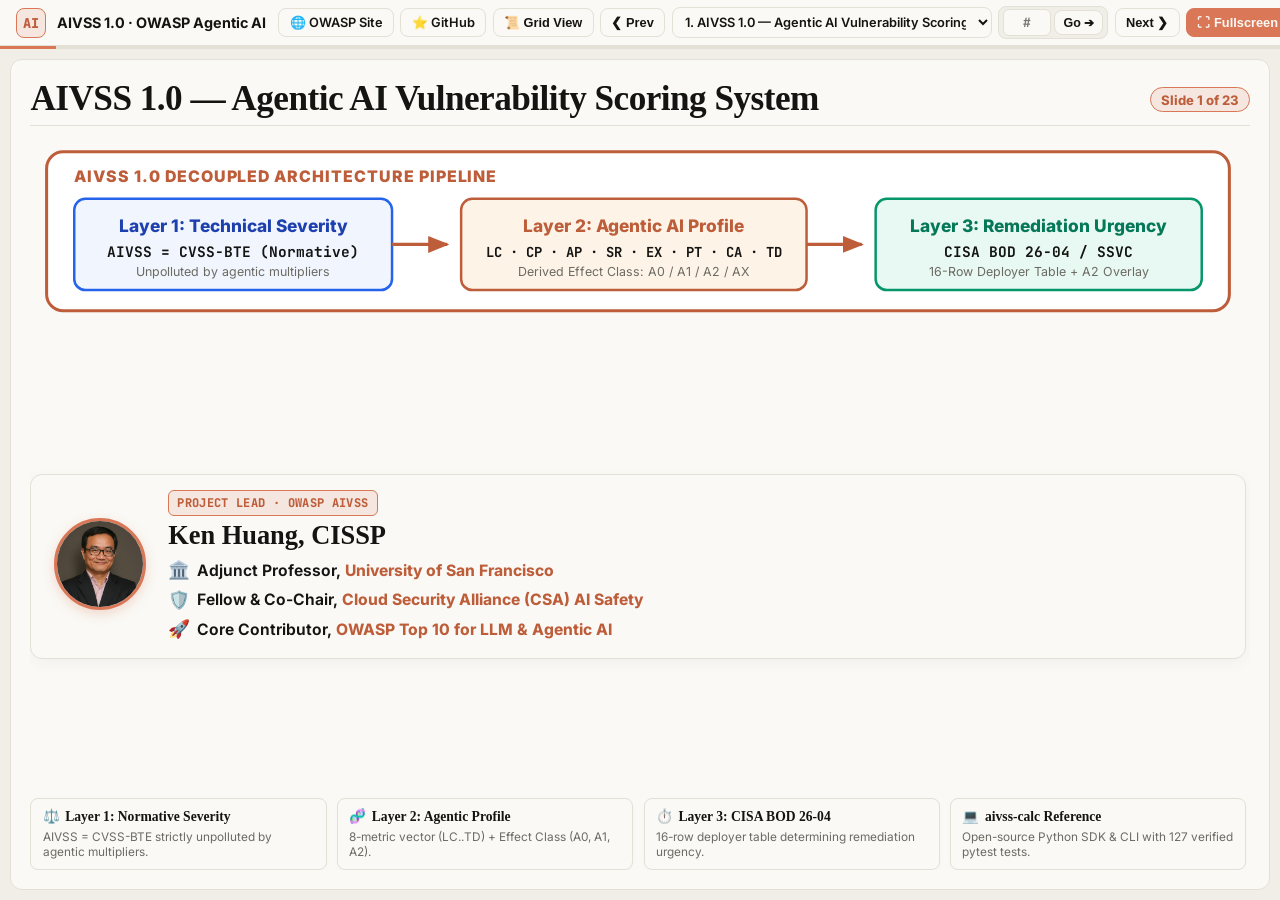
==== commit 3be27d6e: "fix: restore original Graph Engineering and Harness Engineering Amazon links in Slide 23" ====
--- a/slides.html
+++ b/slides.html
@@ -1040,7 +1040,7 @@
   </main>
   <script>
 
-    const slidesData = [{"number": 1, "slide_type": "title", "raw_lines": ["AIVSS 1.0 — Agentic AI Vulnerability Scoring System", "Technical Severity, Agentic AI Profile, and Risk-Based Remediation for Autonomous Systems", "OWASP AIVSS Working Group"]}, {"number": 2, "slide_type": "speaker", "raw_lines": ["About the Author & Project Lead: Ken Huang, CISSP", "• OWASP AIVSS Project Lead and primary author of the AIVSS 1.0 specification", "• Adjunct Professor, University of San Francisco (Cybersecurity & Agentic AI)", "• Fellow & Co-Chair of two Cloud Security Alliance (CSA) AI Safety working groups", "• Core member of the OWASP Top 10 for Large Language Model Applications and Agentic AI", "• Member, AIUC-1 Consortium & Grant Reviewer for Schmidt Sciences", "• Author of 12 published AI & cybersecurity books (Springer, Cambridge, Wiley, Packt)", "• CEO of DistributedApps.ai  ·  Substack: kenhuangus.substack.com  ·  LinkedIn: linkedin.com/in/kenhuang8"]}, {"number": 3, "slide_type": "comparison", "raw_lines": ["The Vulnerability Management Thesis: Conflated Severity vs. Decoupled Control", "Deterministic IT Engineering → Decoupled Non-Deterministic Agentic Control Systems"]}, {"number": 4, "slide_type": "agenda", "raw_lines": ["Master Architecture Roadmap & Course Agenda", "Six core modules spanning technical severity, agentic profiling, and federal remediation"], "agenda": [{"num": "01", "title": "The Three-Layer Architecture & Conformance", "body": "Strict decoupling of technical severity, agentic profile metadata, and remediation timelines across Conformance Levels 1, 2, and 3."}, {"num": "02", "title": "CVSS v4.0 Interpretation for Autonomous Agents", "body": "Normative scoring rules for Subsequent Systems (`SC/SI/SA`), Privileges Required (`PR`), and User Interaction (`UI:N`)."}, {"num": "03", "title": "The Eight-Metric Agentic AI Profile & Effect Class", "body": "Formal definitions of `LC`, `CP`, `AP`, `SR`, `EX`, `PT`, `CA`, `TD` and the deterministic `A0` / `A1` / `A2` / `AX` rule ladder."}, {"num": "04", "title": "SSVC & CISA BOD 26-04 Remediation Timelines", "body": "The authoritative 16-row deployer decision table (`cisa:DT_BOD2604:1.0.0`), exploitation evidence ladder, and the non-normative status of EPSS."}, {"num": "05", "title": "OWASP Agentic Top 10 Benchmark & Disclosed CVEs", "body": "Calculator benchmark results across ASI01–ASI10 and in-depth dissection of Microsoft Copilot EchoLeak (`CVE-2025-32711`)."}, {"num": "06", "title": "Enterprise Lifecycle Integration, CI/CD Gates & SDK", "body": "Release gates, architectural threat modeling with CSA MAESTRO, and the `aivss-calc` open-source reference implementation."}]}, {"number": 5, "slide_type": "triple", "raw_lines": ["Architecture Layer 1: Normative Technical Severity", "Technical severity computed strictly from CVSS v4.0 vectors without agentic multiplier pollution"], "points": [{"num": "01", "title": "Normative Invariant (AIVSS = CVSS-BTE)", "body": "The numeric severity score is computed entirely from `cvss_vector`. No Agentic AI metric, Effect Class, or remediation timeline modifies the CVSS score. This guarantees backward compatibility with enterprise vulnerability databases and contractual SLAs."}, {"num": "02", "title": "Full FIRST Interpolation Engine", "body": "Evaluates MacroVectors across 270 equivalence classes (EQ1–EQ6) partitioning ~15 million CVSS-BTE vectors. Uses exact multi-dimensional interpolation per FIRST `cvss_lookup.js`, strictly prohibiting naive MacroVector ceiling truncations."}, {"num": "03", "title": "Threat & Environmental Integrity", "body": "Evaluates Exploit Maturity (`E`) through dated factual intelligence without speculative multipliers. Supports organizational security requirements (CR, IR, AR) and Modified Base metrics without conflating them with agentic behavior."}]}, {"number": 6, "slide_type": "triple", "raw_lines": ["Architecture Layer 2: The Agentic AI Profile", "Eight-metric vector extension capturing autonomous behavior, persistence, and governance assurance"], "points": [{"num": "01", "title": "Dual Metric Group Division", "body": "Four Classifying Metrics (`LC`, `CP`, `AP`, `SR`) evaluate intrinsic execution mechanics and derive the Agentic AI Effect Class. Four Assurance Metrics (`EX`, `PT`, `CA`, `TD`) record architectural boundaries, provider dependencies, financial limits, and auditability."}, {"num": "02", "title": "Canonical Vector Syntax", "body": "Transmitted as a standardized companion string: `AIVSS:1.0/LC:D/CP:C/AP:L/SR:R/EX:W/PT:H/CA:W/TD:H`. All eight keys are mandatory; unknown values are recorded as `X` (insufficient evidence) to preserve forensic completeness."}, {"num": "03", "title": "Parallel Metadata Invariant", "body": "Reported as the `agentic_ai_profile` JSON object alongside the CVSS vector. It informs operational remediation escalation and release gates, but strictly never enters the arithmetic severity computation."}]}, {"number": 7, "slide_type": "triple", "raw_lines": ["Architecture Layer 3: Risk-Based Remediation Urgency", "Decoupling remediation urgency from severity numbers via CISA BOD 26-04 and SSVC"], "points": [{"num": "01", "title": "Revocation of Severity-Driven Deadlines", "body": "CISA BOD 26-04 revoked legacy CVSS-severity-driven federal deadlines (BOD 19-02/22-01), replacing them with Stakeholder-Specific Vulnerability Categorization (SSVC). AIVSS adopts the published deployer table (`cisa:DT_BOD2604:1.0.0`)."}, {"num": "02", "title": "Four Factual Decision Inputs", "body": "Remediation urgency keys mechanically on four operational facts: `in_kev` (active exploitation), `publicly_exposed` (network reach), `automatable` (exploit execution path), and `technical_impact` (partial vs. total system compromise)."}, {"num": "03", "title": "Transparent Agentic AI Overlay", "body": "A substantial agentic effect (`A2`) advances the baseline remediation timeline by exactly one tier (FSU ➔ 60D, 60D ➔ 14D, 14D ➔ 3D). It stops at the 3-day ceiling and never introduces the forensic triage requirement (3DF)."}]}, {"number": 8, "slide_type": "triple", "raw_lines": ["Conformance Levels & Architectural Boundaries", "Three standardized implementation tiers satisfying diverse enterprise governance requirements"], "points": [{"num": "01", "title": "Level 1 — Core Technical Conformance", "body": "Requires a valid CVSS v4.0 Base vector, complete 8-metric `aivss_vector`, and derived Effect Class (`A0`, `A1`, `A2`, or `AX`). Minimum level required to claim 'AIVSS 1.0 conformant' in advisories and vulnerability databases."}, {"num": "02", "title": "Level 2 — Deployer Operational Conformance", "body": "Satisfies Level 1 plus execution of the Layer 3 SSVC / BOD 26-04 deployer decision table (`cisa:DT_BOD2604:1.0.0`). Mandatory for organizations managing operational patch cadences, incident response SLAs, and federal compliance obligations."}, {"num": "03", "title": "Level 3 — Enterprise Priority Index (AIVSS-P)", "body": "Satisfies Level 2 plus computation of the internal `AIVSS-P` priority index incorporating business impact, reach, and residual likelihood. Strictly internal to assessing organizations; prohibited from external publication."}]}, {"number": 9, "slide_type": "triple", "raw_lines": ["CVSS v4.0 Interpretation for Autonomous Agents", "Normative interpretation rules mapping autonomous agent architecture into CVSS Base metrics"], "points": [{"num": "01", "title": "Subsequent Systems Across Tool Boundaries", "body": "The agent reasoning runtime is the Vulnerable System. Downstream APIs, databases, CRM systems, and code execution environments reachable via tools are Subsequent Systems (`SC/SI/SA`). Exfiltration to an attacker's C2 server is `VC`, not `SC`."}, {"num": "02", "title": "Privileges Required (PR) Measures Attacker", "body": "`PR` reflects credentials the *attacker* must possess to execute the exploit. If an unauthenticated user submits text that exploits a privileged admin agent, `PR` is strictly `None` (`PR:N`), despite the agent's elevated backend service account."}, {"num": "03", "title": "User Interaction (UI:N) for Autonomous Ingestion", "body": "When an agent autonomously retrieves poisoned web pages, emails, or tickets via RAG, User Interaction is strictly `None` (`UI:N`). Machine ingestion without human intervention is an autonomous pipeline, not human user interaction."}]}, {"number": 10, "slide_type": "triple", "raw_lines": ["The Four Common CVSS Scoring Errors in Agentic AI", "Critical scoring pitfalls identified during multi-vendor AIVSS benchmark audits"], "points": [{"num": "01", "title": "Underscoring Subsequent System Impacts", "body": "Assessors frequently truncate impact at the agent process boundary, assigning `SC:N/SI:N/SA:N` even when tools hold write access to enterprise CRM or production databases. Downstream blast radius must be reflected in Subsequent System metrics."}, {"num": "02", "title": "Confusing Agent Authority with Attacker Prerequisites", "body": "Assigning `PR:H` because the agent possesses root or service admin privileges. This erroneously treats the agent's internal capability as an attacker barrier. The agent's authority informs impact (`VC/VI` or `SC/SI`), not `PR`."}, {"num": "03", "title": "Misinterpreting Rubber-Stamp Approvals as UI:N", "body": "If human approval is required on the attack path, assessors must retain `UI:P` or `UI:A`. Record superficial or rubber-stamp review under the narrative and the `ASI09` risk factor, not by improperly clearing User Interaction to `UI:N`."}, {"num": "04", "title": "Double-Counting Stochasticity in AT and SR", "body": "Attack Requirements (`AT:P`) applies only to external prerequisite execution conditions under FIRST rules. Stochastic model output does not justify `AT:P`; reproducibility is evaluated independently under `SR` without modifying severity."}]}, {"number": 11, "slide_type": "triple", "raw_lines": ["Classifying Metrics: Language Control & Persistence", "Evaluating direct natural language execution reach and cross-session memory poisoning"], "points": [{"num": "01", "title": "Language-Mediated Control (LC)", "body": "`Direct (D)`: Attacker natural language reaches privileged reasoning or tool paths without mediation. `Indirect (I)`: Ingested via RAG, search, or tool output. `Mediated (M)`: Constrained by strict parsers or fixed schemas. `None (N)`: No language influence."}, {"num": "02", "title": "Context Persistence (CP)", "body": "`Cross-session (C)`: Attacker context persists in durable vector stores, databases, or user profiles across sessions. `Session (S)`: Persists across multi-turn context windows, cleared on reset. `None (N)`: Ephemeral execution confined to a single turn."}, {"num": "03", "title": "Canonical Poisoning Interaction", "body": "The combination of `LC:I` and `CP:C` represents the canonical indirect memory poisoning flaw (OWASP ASI06), converting passive knowledge stores into permanent dormant attack vectors that hijack future agent sessions."}]}, {"number": 12, "slide_type": "triple", "raw_lines": ["Classifying Metrics: Propagation & Exploit Reliability", "Measuring lateral compromise across trust boundaries and empirical reproducibility"], "points": [{"num": "01", "title": "Agentic Propagation (AP)", "body": "`Lateral (L)`: Compromised instructions, memory, or authority cross trust boundaries to sibling agents, tenants, or downstream services. `Contained (C)`: Spreads within the agent's own tool scope. `None (N)`: Exploitation is strictly isolated."}, {"num": "02", "title": "Stochastic Exploit Reliability (SR)", "body": "`Reliable (R)`: Deterministic exploit reproduction (≥80% success or free retries). `Probabilistic (P)`: Variable reproduction (20%–80%) sensitive to model sampling. `Unreliable (U)`: Low reproducibility (<20%) or execution paths penalizing retries."}, {"num": "03", "title": "Empirical Statistical Grounding", "body": "In production benchmarks, `SR:R` requires rigorous empirical verification (e.g. 30/30 independent test episodes from clean state, Wilson score lower bound ≥ 0.90), preventing reliance on unverified single-shot demonstrations."}]}, {"number": 13, "slide_type": "triple", "raw_lines": ["Assurance & Governance Metrics (EX, PT, CA, TD)", "Parallel metadata evaluating extension boundaries, provider reliance, cost ceilings, and auditability"], "points": [{"num": "01", "title": "Extension Surface (EX) & Provider Trust (PT)", "body": "`EX`: `Wide (W)` (unpinned, dynamic MCP tools), `Managed (M)` (pinned, vetted allowlists with external authorization), `None (N)`. `PT`: `High (H)` (unaudited third-party model routing), `Moderate (M)`, `Low (L)` (fully verifiable weights/premises)."}, {"num": "02", "title": "Cost Abuse Surface (CA)", "body": "Evaluates vulnerability to denial-of-wallet attacks and recursive loops. `Wide (W)`: No hard pre-execution aggregate ceiling. `Moderate (M)`: Unit limits exist but lack tenant-wide aggregation. `Narrow (N)`: Tested fail-closed aggregate resource ceilings."}, {"num": "03", "title": "Traceability Deficit (TD — Agent Untraceability)", "body": "Retains the foundational OWASP AIVSS Agent Untraceability risk factor. `High (H)`: Post-incident reconstruction of agent decisions, prompts, and tool calls is infeasible. `Medium (M)`: Ordered events reconstructable without integrity. `Low (L)`: Tamper-evident audit logs."}]}, {"number": 14, "slide_type": "comparison", "raw_lines": ["The Agentic AI Effect Class Rule Ladder", "Deterministic classification ladder summarizing agentic hazard for operational policy"]}, {"number": 15, "slide_type": "table", "raw_lines": ["SSVC Deployer Table 1 — CISA BOD 26-04 (16 Rows)", "The authoritative 16-row decision matrix operationalizing CISA BOD 26-04 remediation timelines"], "table_headers": ["Row", "In KEV", "Publicly Exposed", "Automatable", "Technical Impact", "BOD Baseline Timeline", "A2 Overlay Timeline"], "table_rows": [["1", "No", "No", "No", "Partial", "Fix on System Upgrade (FSU)", "Remediate in 60 Days (60D)"], ["2", "Yes", "No", "No", "Partial", "Remediate in 14 Days (14D)", "Remediate in 3 Days (3D)"], ["3", "No", "Yes", "No", "Partial", "Remediate in 60 Days (60D)", "Remediate in 14 Days (14D)"], ["4", "No", "No", "Yes", "Partial", "Remediate in 60 Days (60D)", "Remediate in 14 Days (14D)"], ["5", "No", "No", "No", "Total", "Fix on System Upgrade (FSU)", "Remediate in 60 Days (60D)"], ["6", "Yes", "Yes", "No", "Partial", "Remediate in 14 Days (14D)", "Remediate in 3 Days (3D)"], ["7", "Yes", "No", "Yes", "Partial", "Remediate in 14 Days (14D)", "Remediate in 3 Days (3D)"], ["8", "No", "Yes", "Yes", "Partial", "Remediate in 14 Days (14D)", "Remediate in 3 Days (3D)"], ["9", "Yes", "No", "No", "Total", "Remediate in 14 Days (14D)", "Remediate in 3 Days (3D)"], ["10", "No", "Yes", "No", "Total", "Remediate in 14 Days (14D)", "Remediate in 3 Days (3D)"], ["11", "No", "No", "Yes", "Total", "Remediate in 60 Days (60D)", "Remediate in 14 Days (14D)"], ["12", "Yes", "Yes", "Yes", "Partial", "Remediate in 3 Days (3D)", "Remediate in 3 Days (3D) [Ceiling]"], ["13", "Yes", "Yes", "No", "Total", "3 Days + Forensic Triage (3DF)", "3 Days + Forensic Triage (3DF)"], ["14", "Yes", "No", "Yes", "Total", "3 Days + Forensic Triage (3DF)", "3 Days + Forensic Triage (3DF)"], ["15", "No", "Yes", "Yes", "Total", "Remediate in 3 Days (3D)", "Remediate in 3 Days (3D) [Ceiling]"], ["16", "Yes", "Yes", "Yes", "Total", "3 Days + Forensic Triage (3DF)", "3 Days + Forensic Triage (3DF)"]]}, {"number": 16, "slide_type": "triple", "raw_lines": ["The Exploitation Evidence Ladder & EPSS Governance", "Strict precedence rules for exploitation intelligence and the non-normative status of EPSS"], "points": [{"num": "01", "title": "Strict Factual Evidence Ladder", "body": "Exploitation evidence follows an immutable hierarchy: (1) CISA KEV (authoritative active), (2) CISA Vulnrichment active, (3) Organization-observed activity (local telemetry), (4) Public/Private PoC, (5) No evidence (`E:U`). Guessing or timeout defaults are prohibited."}, {"num": "02", "title": "Why EPSS Does Not Alter Scoring", "body": "BOD 26-04 does not use EPSS. EPSS estimates 30-day statistical probability, not observed fact. Daily forecast shifts destroy reproducibility. AIVSS records `epss` and `epss_date` as audit metadata, strictly prohibiting it from changing severity or timeline."}, {"num": "03", "title": "Federal Obligation vs. Commercial Analogy", "body": "For FCEB agencies and in-scope CVEs, the SSVC deployer lookup (`cisa:BOD2604:1.0.0`) is a binding federal obligation. For non-CVE agentic vulnerabilities and commercial deployments, Layer 3 outputs are formally reported as `informative_bod_26_04_analogy`."}]}, {"number": 17, "slide_type": "table", "raw_lines": ["OWASP Agentic AI Top 10 — Benchmark Calculator Results", "Verified reference calculator outputs across all ten OWASP ASI reference scenarios from aivss-calc"], "table_headers": ["Risk ID", "Scenario Title", "CVSS-BTE Score", "Agentic Profile Vector", "Effect Class", "BOD 26-04 Baseline", "AIVSS Recommended Timeline"], "table_rows": [["ASI01", "Direct prompt injection hijacks planning agent goals", "9.2 (Critical)", "LC:D / CP:S / AP:C / SR:R / EX:M / PT:M / CA:M / TD:M", "A2", "3 Days (3D)", "3 Days (3D) [Baseline Ceiling]"], ["ASI02", "Agent misuses legitimate tool for unauthorized export", "8.3 (High)", "LC:I / CP:N / AP:C / SR:R / EX:M / PT:M / CA:M / TD:L", "A1", "3 Days (3D)", "3 Days (3D) [A1 Preserves BOD]"], ["ASI03", "Stolen service credential used for lateral agent actions", "8.5 (High)", "LC:M / CP:N / AP:L / SR:R / EX:M / PT:M / CA:N / TD:L", "A2", "60 Days (60D)", "14 Days (14D) [Escalated by A2]"], ["ASI04", "Compromised MCP plugin supplies malicious tool schemas", "8.8 (High)", "LC:I / CP:N / AP:L / SR:P / EX:W / PT:H / CA:M / TD:M", "A2", "14 Days (14D)", "3 Days (3D) [Escalated by A2]"], ["ASI05", "Code interpreter executes attacker-supplied shell commands", "8.9 (High)", "LC:D / CP:N / AP:N / SR:R / EX:M / PT:M / CA:W / TD:L", "A2", "3 Days (3D)", "3 Days (3D) [Baseline Ceiling]"], ["ASI06", "Adversarial content in agent memory biases later sessions", "7.8 (High)", "LC:D / CP:C / AP:L / SR:R / EX:W / PT:H / CA:M / TD:H", "A2", "3 Days (3D)", "3 Days (3D) [Baseline Ceiling]"], ["ASI07", "Unsigned agent-to-agent messages allow instruction relay", "7.1 (High)", "LC:I / CP:S / AP:L / SR:R / EX:W / PT:H / CA:M / TD:M", "A2", "60 Days (60D)", "14 Days (14D) [Escalated by A2]"], ["ASI08", "Faulty planner triggers cascading downstream task failures", "7.9 (High)", "LC:I / CP:S / AP:L / SR:P / EX:W / PT:M / CA:W / TD:H", "A2", "14 Days (14D)", "3 Days (3D) [Escalated by A2]"], ["ASI09", "Social engineering of human approver via forged summaries", "7.0 (High)", "LC:D / CP:N / AP:C / SR:P / EX:N / PT:L / CA:N / TD:H", "A1", "60 Days (60D)", "60 Days (60D) [A1 Preserves BOD]"], ["ASI10", "Compromised worker agent operates outside policy envelope", "8.6 (High)", "LC:D / CP:C / AP:L / SR:R / EX:W / PT:H / CA:W / TD:H", "A2", "3 Days (3D)", "3 Days (3D) [Baseline Ceiling]"]]}, {"number": 18, "slide_type": "code", "raw_lines": ["Real-World Case Study: CVE-2025-32711 (EchoLeak)", "Resolving CVSS v3.1 scope discrepancies and scoring zero-click RAG injection in Microsoft Copilot"], "file_tag": "echoleak-assessment.json", "lang_tag": "JSON", "highlight_lines": [3, 8, 14, 18], "code_lines": ["{", "  \"finding_id\": \"CVE-2025-32711\",", "  \"title\": \"EchoLeak Zero-Click Indirect Injection in M365 Copilot\",", "  \"cvss\": {", "    \"version\": \"4.0\",", "    \"vector\": \"CVSS:4.0/AV:N/AC:L/AT:N/PR:N/UI:N/VC:H/VI:L/VA:N/SC:H/SI:N/SA:N/E:U\",", "    \"macrovector\": \"001120\",", "    \"cvss_bte\": 7.8,", "    \"qualitative_severity\": \"High\"", "  },", "  \"agentic_ai_profile\": {", "    \"vector\": \"AIVSS:1.0/LC:I/CP:C/AP:N/SR:P/EX:W/PT:L/CA:N/TD:H\",", "    \"agentic_effect_class\": \"A2\",", "    \"class_rationale\": \"LC is Indirect (I) and CP is Cross-Session (C)\"", "  },", "  \"decision\": {", "    \"in_kev\": false, \"publicly_exposed\": true,", "    \"automatable\": true, \"technical_impact\": \"total\",", "    \"bod_2604_timeline\": \"3D\",", "    \"aivss_recommended_timeline\": \"3D\"", "  }", "}"], "concepts": [{"tag": "CVSS 3.1 CONFLICT RESOLVED", "title": "Subsequent System Integrity", "desc": "Microsoft published CVSS v3.1 9.3 (Critical, Scope Changed) while NVD published 7.5 (High, Scope Unchanged). AIVSS v4.0 resolves this: SharePoint/Teams stores are scored as Subsequent Systems (`SC:H`), producing an objective 7.8."}, {"tag": "AUTONOMOUS RAG", "title": "Zero-Click Ingestion (UI:N)", "desc": "Autonomous document and email ingestion via background RAG indexing requires zero human interaction. AIVSS strictly enforces `UI:N`, eliminating improper reliance on human interaction credits."}, {"tag": "PERSISTENT POISON", "title": "A2 Effect Class Derivation", "desc": "Indirect language control (`LC:I`) combined with cross-session email persistence (`CP:C`) triggers the `A2` rule. While A2 advocates rapid patching, the BOD 26-04 baseline is already at the 3-day ceiling (3D)."}], "invariant": "AIVSS equals CVSS-BTE (7.8). Microsoft's 9.3 and NVD's 7.5 are superseded by CVSS v4.0 multi-system modeling. Remediation stops at the CISA 3-day ceiling without inventing unverified deadlines."}, {"number": 19, "slide_type": "code", "raw_lines": ["Synthetic Deep Dive: ASI06 Memory & Context Poisoning", "Walkthrough of cross-session context corruption and Wilson lower-bound empirical reliability"], "file_tag": "examples/asi06-example.json", "lang_tag": "JSON", "highlight_lines": [6, 12, 16], "code_lines": ["{", "  \"finding_id\": \"AIVSS-ASI06-001\",", "  \"risk_category\": \"ASI06\",", "  \"title\": \"Adversarial content in agent memory biases later sessions\",", "  \"cvss_vector\": \"CVSS:4.0/AV:N/AC:H/AT:N/PR:N/UI:N/VC:H/VI:L/VA:L/SC:H/SI:N/SA:N/E:P\",", "  \"aivss_vector\": \"AIVSS:1.0/LC:D/CP:C/AP:L/SR:R/EX:W/PT:H/CA:M/TD:H\",", "  \"cvss_bte\": 7.8,", "  \"agentic_ai_profile\": {", "    \"effect_class\": \"A2\",", "    \"metrics\": {", "      \"CP\": {\"value\": \"C\", \"label\": \"Cross-session persistence\"},", "      \"AP\": {\"value\": \"L\", \"label\": \"Lateral trust boundary propagation\"},", "      \"SR\": {", "        \"value\": \"R\", \"episodes\": 30, \"successes\": 30,", "        \"wilson_lower_bound\": 0.917", "      }", "    }", "  },", "  \"decision\": {", "    \"bod_2604_timeline\": \"3D\",", "    \"aivss_recommended_timeline\": \"3D\"", "  }", "}"], "concepts": [{"tag": "DURABLE CONTAMINATION", "title": "Cross-Session Context Persistence (CP:C)", "desc": "Adversarial text planted in the agent's persistent vector memory survives across user sessions, creating a dormant execution vector that contaminates subsequent legitimate planning tasks."}, {"tag": "LATERAL SPREAD", "title": "Multi-Agent Propagation (AP:L)", "desc": "Contaminated context crosses organizational trust boundaries as sibling worker agents ingest poisoned memory records, executing unauthorized tool calls on behalf of different principals."}, {"tag": "STATISTICAL RIGOR", "title": "Wilson Lower-Bound Verification (SR:R)", "desc": "Tested across 30 consecutive clean-state episodes with a hard budget of 3 attempts. With 30/30 successes, the one-sided 95% Wilson lower bound is 0.917, proving reliable determinism."}], "invariant": "Reference calculator verification: `aivss-calc assess examples/asi06-example.json` passes schema validation, reports normative AIVSS 7.8, derives Effect Class A2, and confirms 3D remediation."}, {"number": 20, "slide_type": "comparison", "raw_lines": ["AIVSS-P — Organizational Priority Index (Level 3)", "Optional mathematical index combining technical severity with business impact and reach"]}, {"number": 21, "slide_type": "triple", "raw_lines": ["Enterprise Lifecycle Integration & Release Gates", "Operational touchpoints and automated policy gates across the agent engineering lifecycle"], "points": [{"num": "01", "title": "Design & Pre-Commit Governance", "body": "Architectural threat modeling using the CSA MAESTRO framework to identify agentic risks beyond the fixed Top 10. Static audit of tool manifests, pinning MCP schemas, and enforcing least-privilege credential bounds (`EX:M`)."}, {"num": "02", "title": "Build & CI/CD Verification", "body": "Automated execution of `aivss-calc verify` and test suites in pull request pipelines. Schema validation of assessment fixtures against `aivss-assessment-input-v1.0.json` before merging agent capability changes."}, {"num": "03", "title": "Automated Release Blocking Gates", "body": "Enforce three hard release gates: Gate 1 blocks releases with `CVSS-BTE >= 9.0`; Gate 2 blocks any uncontained `A2` Effect Class on publicly exposed agents; Gate 3 blocks unpinned dynamic tools (`EX:W`) or untraceable runtimes (`TD:H`)."}]}, {"number": 22, "slide_type": "code", "raw_lines": ["Reference Implementation & Tooling (aivss-calc)", "Open-source CLI calculator, Python SDK, JSON schemas, and automated test suite"], "file_tag": "terminal-session.sh", "lang_tag": "BASH", "highlight_lines": [2, 7, 13, 17], "code_lines": ["# 1. Install the verified AIVSS 1.0 calculator package", "pip install -e \".[dev]\"", "", "# 2. Run the automated test suite (127 test cases passing)", "pytest tests/test_aivss.py -v", "", "# 3. Assess a structured finding against normative scoring and SSVC", "aivss-calc assess examples/asi06-example.json", "", "# 4. Verify vector syntax and compute standalone severity", "aivss-calc score \"CVSS:4.0/AV:N/AC:L/AT:N/PR:N/UI:N/VC:H/VI:H/VA:N/SC:H/SI:L/SA:N/E:P\"", "", "# 5. Evaluate SSVC deployer decision table with dated EPSS metadata", "aivss-calc decide --epss 0.42 --epss-date 2026-08-27 \\", "  --publicly-exposed true --automatable true \\", "  --technical-impact total --kev false", "", "# 6. Verify full package integrity and schema compliance", "aivss-calc verify"], "concepts": [{"tag": "127 PYTEST CASES", "title": "Exhaustive Engine Verification", "desc": "100% test coverage across MacroVector interpolation, 16-row SSVC deployer tables, Wilson confidence interval bounds, vector regex syntax, and JSON report schema adherence."}, {"tag": "FIRST COMPLIANT", "title": "Exact Floating-Point Precision", "desc": "Reproduces FIRST JavaScript lookup tables and multi-dimensional interpolation to the exact floating-point digit, completely eliminating MacroVector ceiling round-off errors."}, {"tag": "ECOSYSTEM ALIGNMENT", "title": "FLARE-AI & Akrites Co-Operation", "desc": "Seamlessly integrates with FLARE-AI for automated agentic flaw intake and triage routing, and Akrites for coordinated open-source vulnerability remediation."}], "invariant": "GitHub Repository: <a href='https://github.com/kenhuangus/aivss-v1-candidate' target='_blank'>kenhuangus/aivss-v1-candidate</a>. All code, schemas, documentation, and test fixtures are open-source under Apache 2.0."}, {"number": 23, "slide_type": "thanks", "raw_lines": ["Thank You", "AIVSS 1.0 — Agentic AI Vulnerability Scoring System", "github.com/kenhuangus/aivss-v1-candidate · aivss.owasp.org"]}];
+    const slidesData = [{"number": 1, "slide_type": "title", "raw_lines": ["AIVSS 1.0 — Agentic AI Vulnerability Scoring System", "Technical Severity, Agentic AI Profile, and Risk-Based Remediation for Autonomous Systems", "OWASP AIVSS Working Group"]}, {"number": 2, "slide_type": "speaker", "raw_lines": ["About the Author & Project Lead: Ken Huang, CISSP", "• OWASP AIVSS Project Lead and primary author of the AIVSS 1.0 specification", "• Adjunct Professor, University of San Francisco (Cybersecurity & Agentic AI)", "• Fellow & Co-Chair of two Cloud Security Alliance (CSA) AI Safety working groups", "• Core member of the OWASP Top 10 for Large Language Model Applications and Agentic AI", "• Member, AIUC-1 Consortium & Grant Reviewer for Schmidt Sciences", "• Author of 12 published AI & cybersecurity books (Springer, Cambridge, Wiley, Packt)", "• CEO of DistributedApps.ai  ·  Substack: kenhuangus.substack.com  ·  LinkedIn: linkedin.com/in/kenhuang8"]}, {"number": 3, "slide_type": "comparison", "raw_lines": ["The Vulnerability Management Thesis: Conflated Severity vs. Decoupled Control", "Deterministic IT Engineering → Decoupled Non-Deterministic Agentic Control Systems"]}, {"number": 4, "slide_type": "agenda", "raw_lines": ["Master Architecture Roadmap & Course Agenda", "Six core modules spanning technical severity, agentic profiling, and federal remediation"], "agenda": [{"num": "01", "title": "The Three-Layer Architecture & Conformance", "body": "Strict decoupling of technical severity, agentic profile metadata, and remediation timelines across Conformance Levels 1, 2, and 3."}, {"num": "02", "title": "CVSS v4.0 Interpretation for Autonomous Agents", "body": "Normative scoring rules for Subsequent Systems (`SC/SI/SA`), Privileges Required (`PR`), and User Interaction (`UI:N`)."}, {"num": "03", "title": "The Eight-Metric Agentic AI Profile & Effect Class", "body": "Formal definitions of `LC`, `CP`, `AP`, `SR`, `EX`, `PT`, `CA`, `TD` and the deterministic `A0` / `A1` / `A2` / `AX` rule ladder."}, {"num": "04", "title": "SSVC & CISA BOD 26-04 Remediation Timelines", "body": "The authoritative 16-row deployer decision table (`cisa:DT_BOD2604:1.0.0`), exploitation evidence ladder, and the non-normative status of EPSS."}, {"num": "05", "title": "OWASP Agentic Top 10 Benchmark & Disclosed CVEs", "body": "Calculator benchmark results across ASI01–ASI10 and in-depth dissection of Microsoft Copilot EchoLeak (`CVE-2025-32711`)."}, {"num": "06", "title": "Enterprise Lifecycle Integration, CI/CD Gates & SDK", "body": "Release gates, architectural threat modeling with CSA MAESTRO, and the `aivss-calc` open-source reference implementation."}]}, {"number": 5, "slide_type": "triple", "raw_lines": ["Architecture Layer 1: Normative Technical Severity", "Technical severity computed strictly from CVSS v4.0 vectors without agentic multiplier pollution"], "points": [{"num": "01", "title": "Normative Invariant (AIVSS = CVSS-BTE)", "body": "The numeric severity score is computed entirely from `cvss_vector`. No Agentic AI metric, Effect Class, or remediation timeline modifies the CVSS score. This guarantees backward compatibility with enterprise vulnerability databases and contractual SLAs."}, {"num": "02", "title": "Full FIRST Interpolation Engine", "body": "Evaluates MacroVectors across 270 equivalence classes (EQ1–EQ6) partitioning ~15 million CVSS-BTE vectors. Uses exact multi-dimensional interpolation per FIRST `cvss_lookup.js`, strictly prohibiting naive MacroVector ceiling truncations."}, {"num": "03", "title": "Threat & Environmental Integrity", "body": "Evaluates Exploit Maturity (`E`) through dated factual intelligence without speculative multipliers. Supports organizational security requirements (CR, IR, AR) and Modified Base metrics without conflating them with agentic behavior."}]}, {"number": 6, "slide_type": "triple", "raw_lines": ["Architecture Layer 2: The Agentic AI Profile", "Eight-metric vector extension capturing autonomous behavior, persistence, and governance assurance"], "points": [{"num": "01", "title": "Dual Metric Group Division", "body": "Four Classifying Metrics (`LC`, `CP`, `AP`, `SR`) evaluate intrinsic execution mechanics and derive the Agentic AI Effect Class. Four Assurance Metrics (`EX`, `PT`, `CA`, `TD`) record architectural boundaries, provider dependencies, financial limits, and auditability."}, {"num": "02", "title": "Canonical Vector Syntax", "body": "Transmitted as a standardized companion string: `AIVSS:1.0/LC:D/CP:C/AP:L/SR:R/EX:W/PT:H/CA:W/TD:H`. All eight keys are mandatory; unknown values are recorded as `X` (insufficient evidence) to preserve forensic completeness."}, {"num": "03", "title": "Parallel Metadata Invariant", "body": "Reported as the `agentic_ai_profile` JSON object alongside the CVSS vector. It informs operational remediation escalation and release gates, but strictly never enters the arithmetic severity computation."}]}, {"number": 7, "slide_type": "triple", "raw_lines": ["Architecture Layer 3: Risk-Based Remediation Urgency", "Decoupling remediation urgency from severity numbers via CISA BOD 26-04 and SSVC"], "points": [{"num": "01", "title": "Revocation of Severity-Driven Deadlines", "body": "CISA BOD 26-04 revoked legacy CVSS-severity-driven federal deadlines (BOD 19-02/22-01), replacing them with Stakeholder-Specific Vulnerability Categorization (SSVC). AIVSS adopts the published deployer table (`cisa:DT_BOD2604:1.0.0`)."}, {"num": "02", "title": "Four Factual Decision Inputs", "body": "Remediation urgency keys mechanically on four operational facts: `in_kev` (active exploitation), `publicly_exposed` (network reach), `automatable` (exploit execution path), and `technical_impact` (partial vs. total system compromise)."}, {"num": "03", "title": "Transparent Agentic AI Overlay", "body": "A substantial agentic effect (`A2`) advances the baseline remediation timeline by exactly one tier (FSU ➔ 60D, 60D ➔ 14D, 14D ➔ 3D). It stops at the 3-day ceiling and never introduces the forensic triage requirement (3DF)."}]}, {"number": 8, "slide_type": "triple", "raw_lines": ["Conformance Levels & Architectural Boundaries", "Three standardized implementation tiers satisfying diverse enterprise governance requirements"], "points": [{"num": "01", "title": "Level 1 — Core Technical Conformance", "body": "Requires a valid CVSS v4.0 Base vector, complete 8-metric `aivss_vector`, and derived Effect Class (`A0`, `A1`, `A2`, or `AX`). Minimum level required to claim 'AIVSS 1.0 conformant' in advisories and vulnerability databases."}, {"num": "02", "title": "Level 2 — Deployer Operational Conformance", "body": "Satisfies Level 1 plus execution of the Layer 3 SSVC / BOD 26-04 deployer decision table (`cisa:DT_BOD2604:1.0.0`). Mandatory for organizations managing operational patch cadences, incident response SLAs, and federal compliance obligations."}, {"num": "03", "title": "Level 3 — Enterprise Priority Index (AIVSS-P)", "body": "Satisfies Level 2 plus computation of the internal `AIVSS-P` priority index incorporating business impact, reach, and residual likelihood. Strictly internal to assessing organizations; prohibited from external publication."}]}, {"number": 9, "slide_type": "triple", "raw_lines": ["CVSS v4.0 Interpretation for Autonomous Agents", "Normative interpretation rules mapping autonomous agent architecture into CVSS Base metrics"], "points": [{"num": "01", "title": "Subsequent Systems Across Tool Boundaries", "body": "The agent reasoning runtime is the Vulnerable System. Downstream APIs, databases, CRM systems, and code execution environments reachable via tools are Subsequent Systems (`SC/SI/SA`). Exfiltration to an attacker's C2 server is `VC`, not `SC`."}, {"num": "02", "title": "Privileges Required (PR) Measures Attacker", "body": "`PR` reflects credentials the *attacker* must possess to execute the exploit. If an unauthenticated user submits text that exploits a privileged admin agent, `PR` is strictly `None` (`PR:N`), despite the agent's elevated backend service account."}, {"num": "03", "title": "User Interaction (UI:N) for Autonomous Ingestion", "body": "When an agent autonomously retrieves poisoned web pages, emails, or tickets via RAG, User Interaction is strictly `None` (`UI:N`). Machine ingestion without human intervention is an autonomous pipeline, not human user interaction."}]}, {"number": 10, "slide_type": "triple", "raw_lines": ["The Four Common CVSS Scoring Errors in Agentic AI", "Critical scoring pitfalls identified during multi-vendor AIVSS benchmark audits"], "points": [{"num": "01", "title": "Underscoring Subsequent System Impacts", "body": "Assessors frequently truncate impact at the agent process boundary, assigning `SC:N/SI:N/SA:N` even when tools hold write access to enterprise CRM or production databases. Downstream blast radius must be reflected in Subsequent System metrics."}, {"num": "02", "title": "Confusing Agent Authority with Attacker Prerequisites", "body": "Assigning `PR:H` because the agent possesses root or service admin privileges. This erroneously treats the agent's internal capability as an attacker barrier. The agent's authority informs impact (`VC/VI` or `SC/SI`), not `PR`."}, {"num": "03", "title": "Misinterpreting Rubber-Stamp Approvals as UI:N", "body": "If human approval is required on the attack path, assessors must retain `UI:P` or `UI:A`. Record superficial or rubber-stamp review under the narrative and the `ASI09` risk factor, not by improperly clearing User Interaction to `UI:N`."}, {"num": "04", "title": "Double-Counting Stochasticity in AT and SR", "body": "Attack Requirements (`AT:P`) applies only to external prerequisite execution conditions under FIRST rules. Stochastic model output does not justify `AT:P`; reproducibility is evaluated independently under `SR` without modifying severity."}]}, {"number": 11, "slide_type": "triple", "raw_lines": ["Classifying Metrics: Language Control & Persistence", "Evaluating direct natural language execution reach and cross-session memory poisoning"], "points": [{"num": "01", "title": "Language-Mediated Control (LC)", "body": "`Direct (D)`: Attacker natural language reaches privileged reasoning or tool paths without mediation. `Indirect (I)`: Ingested via RAG, search, or tool output. `Mediated (M)`: Constrained by strict parsers or fixed schemas. `None (N)`: No language influence."}, {"num": "02", "title": "Context Persistence (CP)", "body": "`Cross-session (C)`: Attacker context persists in durable vector stores, databases, or user profiles across sessions. `Session (S)`: Persists across multi-turn context windows, cleared on reset. `None (N)`: Ephemeral execution confined to a single turn."}, {"num": "03", "title": "Canonical Poisoning Interaction", "body": "The combination of `LC:I` and `CP:C` represents the canonical indirect memory poisoning flaw (OWASP ASI06), converting passive knowledge stores into permanent dormant attack vectors that hijack future agent sessions."}]}, {"number": 12, "slide_type": "triple", "raw_lines": ["Classifying Metrics: Propagation & Exploit Reliability", "Measuring lateral compromise across trust boundaries and empirical reproducibility"], "points": [{"num": "01", "title": "Agentic Propagation (AP)", "body": "`Lateral (L)`: Compromised instructions, memory, or authority cross trust boundaries to sibling agents, tenants, or downstream services. `Contained (C)`: Spreads within the agent's own tool scope. `None (N)`: Exploitation is strictly isolated."}, {"num": "02", "title": "Stochastic Exploit Reliability (SR)", "body": "`Reliable (R)`: Deterministic exploit reproduction (≥80% success or free retries). `Probabilistic (P)`: Variable reproduction (20%–80%) sensitive to model sampling. `Unreliable (U)`: Low reproducibility (<20%) or execution paths penalizing retries."}, {"num": "03", "title": "Empirical Statistical Grounding", "body": "In production benchmarks, `SR:R` requires rigorous empirical verification (e.g. 30/30 independent test episodes from clean state, Wilson score lower bound ≥ 0.90), preventing reliance on unverified single-shot demonstrations."}]}, {"number": 13, "slide_type": "triple", "raw_lines": ["Assurance & Governance Metrics (EX, PT, CA, TD)", "Parallel metadata evaluating extension boundaries, provider reliance, cost ceilings, and auditability"], "points": [{"num": "01", "title": "Extension Surface (EX) & Provider Trust (PT)", "body": "`EX`: `Wide (W)` (unpinned, dynamic MCP tools), `Managed (M)` (pinned, vetted allowlists with external authorization), `None (N)`. `PT`: `High (H)` (unaudited third-party model routing), `Moderate (M)`, `Low (L)` (fully verifiable weights/premises)."}, {"num": "02", "title": "Cost Abuse Surface (CA)", "body": "Evaluates vulnerability to denial-of-wallet attacks and recursive loops. `Wide (W)`: No hard pre-execution aggregate ceiling. `Moderate (M)`: Unit limits exist but lack tenant-wide aggregation. `Narrow (N)`: Tested fail-closed aggregate resource ceilings."}, {"num": "03", "title": "Traceability Deficit (TD — Agent Untraceability)", "body": "Retains the foundational OWASP AIVSS Agent Untraceability risk factor. `High (H)`: Post-incident reconstruction of agent decisions, prompts, and tool calls is infeasible. `Medium (M)`: Ordered events reconstructable without integrity. `Low (L)`: Tamper-evident audit logs."}]}, {"number": 14, "slide_type": "comparison", "raw_lines": ["The Agentic AI Effect Class Rule Ladder", "Deterministic classification ladder summarizing agentic hazard for operational policy"]}, {"number": 15, "slide_type": "table", "raw_lines": ["SSVC Deployer Table 1 — CISA BOD 26-04 (16 Rows)", "The authoritative 16-row decision matrix operationalizing CISA BOD 26-04 remediation timelines"], "table_headers": ["Row", "In KEV", "Publicly Exposed", "Automatable", "Technical Impact", "BOD Baseline Timeline", "A2 Overlay Timeline"], "table_rows": [["1", "No", "No", "No", "Partial", "Fix on System Upgrade (FSU)", "Remediate in 60 Days (60D)"], ["2", "Yes", "No", "No", "Partial", "Remediate in 14 Days (14D)", "Remediate in 3 Days (3D)"], ["3", "No", "Yes", "No", "Partial", "Remediate in 60 Days (60D)", "Remediate in 14 Days (14D)"], ["4", "No", "No", "Yes", "Partial", "Remediate in 60 Days (60D)", "Remediate in 14 Days (14D)"], ["5", "No", "No", "No", "Total", "Fix on System Upgrade (FSU)", "Remediate in 60 Days (60D)"], ["6", "Yes", "Yes", "No", "Partial", "Remediate in 14 Days (14D)", "Remediate in 3 Days (3D)"], ["7", "Yes", "No", "Yes", "Partial", "Remediate in 14 Days (14D)", "Remediate in 3 Days (3D)"], ["8", "No", "Yes", "Yes", "Partial", "Remediate in 14 Days (14D)", "Remediate in 3 Days (3D)"], ["9", "Yes", "No", "No", "Total", "Remediate in 14 Days (14D)", "Remediate in 3 Days (3D)"], ["10", "No", "Yes", "No", "Total", "Remediate in 14 Days (14D)", "Remediate in 3 Days (3D)"], ["11", "No", "No", "Yes", "Total", "Remediate in 60 Days (60D)", "Remediate in 14 Days (14D)"], ["12", "Yes", "Yes", "Yes", "Partial", "Remediate in 3 Days (3D)", "Remediate in 3 Days (3D) [Ceiling]"], ["13", "Yes", "Yes", "No", "Total", "3 Days + Forensic Triage (3DF)", "3 Days + Forensic Triage (3DF)"], ["14", "Yes", "No", "Yes", "Total", "3 Days + Forensic Triage (3DF)", "3 Days + Forensic Triage (3DF)"], ["15", "No", "Yes", "Yes", "Total", "Remediate in 3 Days (3D)", "Remediate in 3 Days (3D) [Ceiling]"], ["16", "Yes", "Yes", "Yes", "Total", "3 Days + Forensic Triage (3DF)", "3 Days + Forensic Triage (3DF)"]]}, {"number": 16, "slide_type": "triple", "raw_lines": ["The Exploitation Evidence Ladder & EPSS Governance", "Strict precedence rules for exploitation intelligence and the non-normative status of EPSS"], "points": [{"num": "01", "title": "Strict Factual Evidence Ladder", "body": "Exploitation evidence follows an immutable hierarchy: (1) CISA KEV (authoritative active), (2) CISA Vulnrichment active, (3) Organization-observed activity (local telemetry), (4) Public/Private PoC, (5) No evidence (`E:U`). Guessing or timeout defaults are prohibited."}, {"num": "02", "title": "Why EPSS Does Not Alter Scoring", "body": "BOD 26-04 does not use EPSS. EPSS estimates 30-day statistical probability, not observed fact. Daily forecast shifts destroy reproducibility. AIVSS records `epss` and `epss_date` as audit metadata, strictly prohibiting it from changing severity or timeline."}, {"num": "03", "title": "Federal Obligation vs. Commercial Analogy", "body": "For FCEB agencies and in-scope CVEs, the SSVC deployer lookup (`cisa:BOD2604:1.0.0`) is a binding federal obligation. For non-CVE agentic vulnerabilities and commercial deployments, Layer 3 outputs are formally reported as `informative_bod_26_04_analogy`."}]}, {"number": 17, "slide_type": "table", "raw_lines": ["OWASP Agentic AI Top 10 — Benchmark Calculator Results", "Verified reference calculator outputs across all ten OWASP ASI reference scenarios from aivss-calc"], "table_headers": ["Risk ID", "Scenario Title", "CVSS-BTE Score", "Agentic Profile Vector", "Effect Class", "BOD 26-04 Baseline", "AIVSS Recommended Timeline"], "table_rows": [["ASI01", "Direct prompt injection hijacks planning agent goals", "9.2 (Critical)", "LC:D / CP:S / AP:C / SR:R / EX:M / PT:M / CA:M / TD:M", "A2", "3 Days (3D)", "3 Days (3D) [Baseline Ceiling]"], ["ASI02", "Agent misuses legitimate tool for unauthorized export", "8.3 (High)", "LC:I / CP:N / AP:C / SR:R / EX:M / PT:M / CA:M / TD:L", "A1", "3 Days (3D)", "3 Days (3D) [A1 Preserves BOD]"], ["ASI03", "Stolen service credential used for lateral agent actions", "8.5 (High)", "LC:M / CP:N / AP:L / SR:R / EX:M / PT:M / CA:N / TD:L", "A2", "60 Days (60D)", "14 Days (14D) [Escalated by A2]"], ["ASI04", "Compromised MCP plugin supplies malicious tool schemas", "8.8 (High)", "LC:I / CP:N / AP:L / SR:P / EX:W / PT:H / CA:M / TD:M", "A2", "14 Days (14D)", "3 Days (3D) [Escalated by A2]"], ["ASI05", "Code interpreter executes attacker-supplied shell commands", "8.9 (High)", "LC:D / CP:N / AP:N / SR:R / EX:M / PT:M / CA:W / TD:L", "A2", "3 Days (3D)", "3 Days (3D) [Baseline Ceiling]"], ["ASI06", "Adversarial content in agent memory biases later sessions", "7.8 (High)", "LC:D / CP:C / AP:L / SR:R / EX:W / PT:H / CA:M / TD:H", "A2", "3 Days (3D)", "3 Days (3D) [Baseline Ceiling]"], ["ASI07", "Unsigned agent-to-agent messages allow instruction relay", "7.1 (High)", "LC:I / CP:S / AP:L / SR:R / EX:W / PT:H / CA:M / TD:M", "A2", "60 Days (60D)", "14 Days (14D) [Escalated by A2]"], ["ASI08", "Faulty planner triggers cascading downstream task failures", "7.9 (High)", "LC:I / CP:S / AP:L / SR:P / EX:W / PT:M / CA:W / TD:H", "A2", "14 Days (14D)", "3 Days (3D) [Escalated by A2]"], ["ASI09", "Social engineering of human approver via forged summaries", "7.0 (High)", "LC:D / CP:N / AP:C / SR:P / EX:N / PT:L / CA:N / TD:H", "A1", "60 Days (60D)", "60 Days (60D) [A1 Preserves BOD]"], ["ASI10", "Compromised worker agent operates outside policy envelope", "8.6 (High)", "LC:D / CP:C / AP:L / SR:R / EX:W / PT:H / CA:W / TD:H", "A2", "3 Days (3D)", "3 Days (3D) [Baseline Ceiling]"]]}, {"number": 18, "slide_type": "code", "raw_lines": ["Real-World Case Study: CVE-2025-32711 (EchoLeak)", "Resolving CVSS v3.1 scope discrepancies and scoring zero-click RAG injection in Microsoft Copilot"], "file_tag": "echoleak-assessment.json", "lang_tag": "JSON", "highlight_lines": [3, 8, 14, 18], "code_lines": ["{", "  \"finding_id\": \"CVE-2025-32711\",", "  \"title\": \"EchoLeak Zero-Click Indirect Injection in M365 Copilot\",", "  \"cvss\": {", "    \"version\": \"4.0\",", "    \"vector\": \"CVSS:4.0/AV:N/AC:L/AT:N/PR:N/UI:N/VC:H/VI:L/VA:N/SC:H/SI:N/SA:N/E:U\",", "    \"macrovector\": \"001120\",", "    \"cvss_bte\": 7.8,", "    \"qualitative_severity\": \"High\"", "  },", "  \"agentic_ai_profile\": {", "    \"vector\": \"AIVSS:1.0/LC:I/CP:C/AP:N/SR:P/EX:W/PT:L/CA:N/TD:H\",", "    \"agentic_effect_class\": \"A2\",", "    \"class_rationale\": \"LC is Indirect (I) and CP is Cross-Session (C)\"", "  },", "  \"decision\": {", "    \"in_kev\": false, \"publicly_exposed\": true,", "    \"automatable\": true, \"technical_impact\": \"total\",", "    \"bod_2604_timeline\": \"3D\",", "    \"aivss_recommended_timeline\": \"3D\"", "  }", "}"], "concepts": [{"tag": "CVSS 3.1 CONFLICT RESOLVED", "title": "Subsequent System Integrity", "desc": "Microsoft published CVSS v3.1 9.3 (Critical, Scope Changed) while NVD published 7.5 (High, Scope Unchanged). AIVSS v4.0 resolves this: SharePoint/Teams stores are scored as Subsequent Systems (`SC:H`), producing an objective 7.8."}, {"tag": "AUTONOMOUS RAG", "title": "Zero-Click Ingestion (UI:N)", "desc": "Autonomous document and email ingestion via background RAG indexing requires zero human interaction. AIVSS strictly enforces `UI:N`, eliminating improper reliance on human interaction credits."}, {"tag": "PERSISTENT POISON", "title": "A2 Effect Class Derivation", "desc": "Indirect language control (`LC:I`) combined with cross-session email persistence (`CP:C`) triggers the `A2` rule. While A2 advocates rapid patching, the BOD 26-04 baseline is already at the 3-day ceiling (3D)."}], "invariant": "AIVSS equals CVSS-BTE (7.8). Microsoft's 9.3 and NVD's 7.5 are superseded by CVSS v4.0 multi-system modeling. Remediation stops at the CISA 3-day ceiling without inventing unverified deadlines."}, {"number": 19, "slide_type": "code", "raw_lines": ["Synthetic Deep Dive: ASI06 Memory & Context Poisoning", "Walkthrough of cross-session context corruption and Wilson lower-bound empirical reliability"], "file_tag": "examples/asi06-example.json", "lang_tag": "JSON", "highlight_lines": [6, 12, 16], "code_lines": ["{", "  \"finding_id\": \"AIVSS-ASI06-001\",", "  \"risk_category\": \"ASI06\",", "  \"title\": \"Adversarial content in agent memory biases later sessions\",", "  \"cvss_vector\": \"CVSS:4.0/AV:N/AC:H/AT:N/PR:N/UI:N/VC:H/VI:L/VA:L/SC:H/SI:N/SA:N/E:P\",", "  \"aivss_vector\": \"AIVSS:1.0/LC:D/CP:C/AP:L/SR:R/EX:W/PT:H/CA:M/TD:H\",", "  \"cvss_bte\": 7.8,", "  \"agentic_ai_profile\": {", "    \"effect_class\": \"A2\",", "    \"metrics\": {", "      \"CP\": {\"value\": \"C\", \"label\": \"Cross-session persistence\"},", "      \"AP\": {\"value\": \"L\", \"label\": \"Lateral trust boundary propagation\"},", "      \"SR\": {", "        \"value\": \"R\", \"episodes\": 30, \"successes\": 30,", "        \"wilson_lower_bound\": 0.917", "      }", "    }", "  },", "  \"decision\": {", "    \"bod_2604_timeline\": \"3D\",", "    \"aivss_recommended_timeline\": \"3D\"", "  }", "}"], "concepts": [{"tag": "DURABLE CONTAMINATION", "title": "Cross-Session Context Persistence (CP:C)", "desc": "Adversarial text planted in the agent's persistent vector memory survives across user sessions, creating a dormant execution vector that contaminates subsequent legitimate planning tasks."}, {"tag": "LATERAL SPREAD", "title": "Multi-Agent Propagation (AP:L)", "desc": "Contaminated context crosses organizational trust boundaries as sibling worker agents ingest poisoned memory records, executing unauthorized tool calls on behalf of different principals."}, {"tag": "STATISTICAL RIGOR", "title": "Wilson Lower-Bound Verification (SR:R)", "desc": "Tested across 30 consecutive clean-state episodes with a hard budget of 3 attempts. With 30/30 successes, the one-sided 95% Wilson lower bound is 0.917, proving reliable determinism."}], "invariant": "Reference calculator verification: `aivss-calc assess examples/asi06-example.json` passes schema validation, reports normative AIVSS 7.8, derives Effect Class A2, and confirms 3D remediation."}, {"number": 20, "slide_type": "comparison", "raw_lines": ["AIVSS-P — Organizational Priority Index (Level 3)", "Optional mathematical index combining technical severity with business impact and reach"]}, {"number": 21, "slide_type": "triple", "raw_lines": ["Enterprise Lifecycle Integration & Release Gates", "Operational touchpoints and automated policy gates across the agent engineering lifecycle"], "points": [{"num": "01", "title": "Design & Pre-Commit Governance", "body": "Architectural threat modeling using the CSA MAESTRO framework to identify agentic risks beyond the fixed Top 10. Static audit of tool manifests, pinning MCP schemas, and enforcing least-privilege credential bounds (`EX:M`)."}, {"num": "02", "title": "Build & CI/CD Verification", "body": "Automated execution of `aivss-calc verify` and test suites in pull request pipelines. Schema validation of assessment fixtures against `aivss-assessment-input-v1.0.json` before merging agent capability changes."}, {"num": "03", "title": "Automated Release Blocking Gates", "body": "Enforce three hard release gates: Gate 1 blocks releases with `CVSS-BTE >= 9.0`; Gate 2 blocks any uncontained `A2` Effect Class on publicly exposed agents; Gate 3 blocks unpinned dynamic tools (`EX:W`) or untraceable runtimes (`TD:H`)."}]}, {"number": 22, "slide_type": "code", "raw_lines": ["Reference Implementation & Tooling (aivss-calc)", "Open-source CLI calculator, Python SDK, JSON schemas, and automated test suite"], "file_tag": "terminal-session.sh", "lang_tag": "BASH", "highlight_lines": [2, 7, 13, 17], "code_lines": ["# 1. Install the verified AIVSS 1.0 calculator package", "pip install -e \".[dev]\"", "", "# 2. Run the automated test suite (127 test cases passing)", "pytest tests/test_aivss.py -v", "", "# 3. Assess a structured finding against normative scoring and SSVC", "aivss-calc assess examples/asi06-example.json", "", "# 4. Verify vector syntax and compute standalone severity", "aivss-calc score \"CVSS:4.0/AV:N/AC:L/AT:N/PR:N/UI:N/VC:H/VI:H/VA:N/SC:H/SI:L/SA:N/E:P\"", "", "# 5. Evaluate SSVC deployer decision table with dated EPSS metadata", "aivss-calc decide --epss 0.42 --epss-date 2026-08-27 \\", "  --publicly-exposed true --automatable true \\", "  --technical-impact total --kev false", "", "# 6. Verify full package integrity and schema compliance", "aivss-calc verify"], "concepts": [{"tag": "127 PYTEST CASES", "title": "Exhaustive Engine Verification", "desc": "100% test coverage across MacroVector interpolation, 16-row SSVC deployer tables, Wilson confidence interval bounds, vector regex syntax, and JSON report schema adherence."}, {"tag": "FIRST COMPLIANT", "title": "Exact Floating-Point Precision", "desc": "Reproduces FIRST JavaScript lookup tables and multi-dimensional interpolation to the exact floating-point digit, completely eliminating MacroVector ceiling round-off errors."}, {"tag": "ECOSYSTEM ALIGNMENT", "title": "FLARE-AI & Akrites Co-Operation", "desc": "Seamlessly integrates with FLARE-AI for automated agentic flaw intake and triage routing, and Akrites for coordinated open-source vulnerability remediation."}], "invariant": "GitHub Repository: <a href='https://github.com/kenhuangus/aivss-v1-candidate' target='_blank'>kenhuangus/aivss-v1-candidate</a>. All code, schemas, documentation, and test fixtures are open-source under Apache 2.0."}, {"number": 23, "slide_type": "thanks", "raw_lines": ["Thank you", "Graph Engineering for Agentic AI Systems · Harness Engineering", "amazon.com/dp/B0HHZVDQQY · amazon.com/dp/B0HF3F86YM"]}];
     const svgMap = {"1": "<svg viewBox=\"0 0 880 135\" class=\"slide-svg\" role=\"img\" aria-hidden=\"true\">\n  <defs>\n    <marker id=\"arr-main\" viewBox=\"0 0 10 10\" refX=\"9\" refY=\"5\" markerWidth=\"7\" markerHeight=\"7\" orient=\"auto\">\n      <path d=\"M 0 1 L 10 5 L 0 9 z\" fill=\"#BD5D3A\"/>\n    </marker>\n  </defs>\n  <rect x=\"12\" y=\"10\" width=\"856\" height=\"115\" rx=\"12\" fill=\"#FFFFFF\" stroke=\"#BD5D3A\" stroke-width=\"2.2\"/>\n  <text x=\"32\" y=\"32\" fill=\"#BD5D3A\" font-family=\"Inter,system-ui,sans-serif\" font-size=\"11.5\" font-weight=\"850\" text-transform=\"uppercase\" letter-spacing=\"0.06em\">AIVSS 1.0 DECOUPLED ARCHITECTURE PIPELINE</text>\n  \n  <rect x=\"32\" y=\"44\" width=\"230\" height=\"66\" rx=\"8\" fill=\"#F0F5FE\" stroke=\"#2563eb\" stroke-width=\"1.8\"/>\n  <text x=\"147\" y=\"68\" fill=\"#1e40af\" font-family=\"Inter,system-ui,sans-serif\" font-size=\"12.5\" font-weight=\"800\" text-anchor=\"middle\">Layer 1: Technical Severity</text>\n  <text x=\"147\" y=\"86\" fill=\"#141413\" font-family=\"JetBrains Mono,monospace\" font-size=\"10.5\" font-weight=\"700\" text-anchor=\"middle\">AIVSS = CVSS-BTE (Normative)</text>\n  <text x=\"147\" y=\"100\" fill=\"#6B6B63\" font-family=\"Inter,system-ui,sans-serif\" font-size=\"9\" text-anchor=\"middle\">Unpolluted by agentic multipliers</text>\n\n  <path d=\"M 262 77 L 302 77\" stroke=\"#BD5D3A\" stroke-width=\"2.2\" fill=\"none\" marker-end=\"url(#arr-main)\"/>\n\n  <rect x=\"312\" y=\"44\" width=\"250\" height=\"66\" rx=\"8\" fill=\"#FDF3E7\" stroke=\"#BD5D3A\" stroke-width=\"1.8\"/>\n  <text x=\"437\" y=\"68\" fill=\"#BD5D3A\" font-family=\"Inter,system-ui,sans-serif\" font-size=\"12.5\" font-weight=\"800\" text-anchor=\"middle\">Layer 2: Agentic AI Profile</text>\n  <text x=\"437\" y=\"86\" fill=\"#141413\" font-family=\"JetBrains Mono,monospace\" font-size=\"10\" font-weight=\"700\" text-anchor=\"middle\">LC · CP · AP · SR · EX · PT · CA · TD</text>\n  <text x=\"437\" y=\"100\" fill=\"#6B6B63\" font-family=\"Inter,system-ui,sans-serif\" font-size=\"9\" text-anchor=\"middle\">Derived Effect Class: A0 / A1 / A2 / AX</text>\n\n  <path d=\"M 562 77 L 602 77\" stroke=\"#BD5D3A\" stroke-width=\"2.2\" fill=\"none\" marker-end=\"url(#arr-main)\"/>\n\n  <rect x=\"612\" y=\"44\" width=\"236\" height=\"66\" rx=\"8\" fill=\"#E8F8F2\" stroke=\"#059669\" stroke-width=\"1.8\"/>\n  <text x=\"730\" y=\"68\" fill=\"#047857\" font-family=\"Inter,system-ui,sans-serif\" font-size=\"12.5\" font-weight=\"800\" text-anchor=\"middle\">Layer 3: Remediation Urgency</text>\n  <text x=\"730\" y=\"86\" fill=\"#141413\" font-family=\"JetBrains Mono,monospace\" font-size=\"10.5\" font-weight=\"700\" text-anchor=\"middle\">CISA BOD 26-04 / SSVC</text>\n  <text x=\"730\" y=\"100\" fill=\"#6B6B63\" font-family=\"Inter,system-ui,sans-serif\" font-size=\"9\" text-anchor=\"middle\">16-Row Deployer Table + A2 Overlay</text>\n</svg>", "2": "<svg viewBox=\"0 0 880 110\" class=\"slide-svg\" role=\"img\" aria-hidden=\"true\">\n  <defs>\n    <marker id=\"arr-speaker\" viewBox=\"0 0 10 10\" refX=\"9\" refY=\"5\" markerWidth=\"7\" markerHeight=\"7\" orient=\"auto\">\n      <path d=\"M 0 1 L 10 5 L 0 9 z\" fill=\"#BD5D3A\"/>\n    </marker>\n  </defs>\n  <rect x=\"16\" y=\"20\" width=\"190\" height=\"68\" rx=\"8\" fill=\"#FAF9F5\" stroke=\"#BD5D3A\" stroke-width=\"2\"/>\n  <text x=\"111\" y=\"48\" fill=\"#141413\" font-family=\"Inter,system-ui,sans-serif\" font-size=\"13.5\" font-weight=\"800\" text-anchor=\"middle\">Project Lead</text>\n  <text x=\"111\" y=\"68\" fill=\"#6B6B63\" font-family=\"Inter,system-ui,sans-serif\" font-size=\"10.5\" font-weight=\"600\" text-anchor=\"middle\">OWASP AIVSS &amp; Top 10</text>\n\n  <path d=\"M 206 54 L 236 54\" stroke=\"#BD5D3A\" stroke-width=\"2\" fill=\"none\" marker-end=\"url(#arr-speaker)\"/>\n\n  <rect x=\"246\" y=\"20\" width=\"190\" height=\"68\" rx=\"8\" fill=\"#FAF9F5\" stroke=\"#BD5D3A\" stroke-width=\"2\"/>\n  <text x=\"341\" y=\"48\" fill=\"#141413\" font-family=\"Inter,system-ui,sans-serif\" font-size=\"13.5\" font-weight=\"800\" text-anchor=\"middle\">Adjunct Professor</text>\n  <text x=\"341\" y=\"68\" fill=\"#6B6B63\" font-family=\"Inter,system-ui,sans-serif\" font-size=\"10.5\" font-weight=\"600\" text-anchor=\"middle\">Univ. of San Francisco</text>\n\n  <path d=\"M 436 54 L 466 54\" stroke=\"#BD5D3A\" stroke-width=\"2\" fill=\"none\" marker-end=\"url(#arr-speaker)\"/>\n\n  <rect x=\"476\" y=\"20\" width=\"190\" height=\"68\" rx=\"8\" fill=\"#FAF9F5\" stroke=\"#BD5D3A\" stroke-width=\"2\"/>\n  <text x=\"571\" y=\"48\" fill=\"#141413\" font-family=\"Inter,system-ui,sans-serif\" font-size=\"13.5\" font-weight=\"800\" text-anchor=\"middle\">CSA Research Fellow</text>\n  <text x=\"571\" y=\"68\" fill=\"#6B6B63\" font-family=\"Inter,system-ui,sans-serif\" font-size=\"10.5\" font-weight=\"600\" text-anchor=\"middle\">Co-Chair, AI Safety WGs</text>\n\n  <path d=\"M 666 54 L 696 54\" stroke=\"#BD5D3A\" stroke-width=\"2\" fill=\"none\" marker-end=\"url(#arr-speaker)\"/>\n\n  <rect x=\"706\" y=\"20\" width=\"158\" height=\"68\" rx=\"8\" fill=\"#FAF9F5\" stroke=\"#BD5D3A\" stroke-width=\"2\"/>\n  <text x=\"785\" y=\"48\" fill=\"#141413\" font-family=\"Inter,system-ui,sans-serif\" font-size=\"13.5\" font-weight=\"800\" text-anchor=\"middle\">AI Author</text>\n  <text x=\"785\" y=\"68\" fill=\"#6B6B63\" font-family=\"Inter,system-ui,sans-serif\" font-size=\"10.5\" font-weight=\"600\" text-anchor=\"middle\">12 Published Books</text>\n</svg>", "3": "<svg viewBox=\"0 0 880 132\" class=\"slide-svg\" role=\"img\" aria-hidden=\"true\">\n  <defs>\n    <marker id=\"arr-shift\" viewBox=\"0 0 10 10\" refX=\"6\" refY=\"5\" markerWidth=\"6\" markerHeight=\"6\" orient=\"auto-start-reverse\">\n      <path d=\"M 0 1 L 10 5 L 0 9 z\" fill=\"#BD5D3A\"/>\n    </marker>\n  </defs>\n  <g transform=\"translate(10, 4)\">\n    <rect x=\"0\" y=\"0\" width=\"395\" height=\"122\" rx=\"10\" fill=\"#FAF9F5\" stroke=\"#2563eb\" stroke-width=\"2\"/>\n    <rect x=\"0\" y=\"0\" width=\"395\" height=\"26\" rx=\"10\" fill=\"#EBF2FE\" stroke=\"#2563eb\" stroke-width=\"2\"/>\n    <text x=\"197\" y=\"18\" fill=\"#1e40af\" font-family=\"Inter\" font-size=\"11\" font-weight=\"800\" text-anchor=\"middle\">TRADITIONAL VULNERABILITY MANAGEMENT</text>\n    <text x=\"197\" y=\"44\" fill=\"#141413\" font-family=\"Inter\" font-size=\"10\" font-weight=\"700\" text-anchor=\"middle\">Conflated Severity, Exposure &amp; Timeline Into One Number</text>\n    <g transform=\"translate(12, 54)\">\n      <rect x=\"0\" y=\"0\" width=\"180\" height=\"34\" rx=\"5\" fill=\"#FFFFFF\" stroke=\"#E3E0D6\"/>\n      <text x=\"90\" y=\"14\" fill=\"#1e3a8a\" font-family=\"Inter\" font-size=\"8.8\" font-weight=\"750\" text-anchor=\"middle\">Single Composite Score</text>\n      <text x=\"90\" y=\"26\" fill=\"#6B6B63\" font-family=\"Inter\" font-size=\"8\" text-anchor=\"middle\">CVSS v3/v4 score = urgency</text>\n      <rect x=\"190\" y=\"0\" width=\"180\" height=\"34\" rx=\"5\" fill=\"#FFFFFF\" stroke=\"#E3E0D6\"/>\n      <text x=\"280\" y=\"14\" fill=\"#1e3a8a\" font-family=\"Inter\" font-size=\"8.8\" font-weight=\"750\" text-anchor=\"middle\">Arithmetic Distortion</text>\n      <text x=\"280\" y=\"26\" fill=\"#6B6B63\" font-family=\"Inter\" font-size=\"8\" text-anchor=\"middle\">Multipliers distort compliance</text>\n    </g>\n    <rect x=\"12\" y=\"94\" width=\"370\" height=\"20\" rx=\"4\" fill=\"#EBF2FE\" stroke=\"#bfdbfe\"/>\n    <text x=\"197\" y=\"108\" fill=\"#1e40af\" font-family=\"JetBrains Mono\" font-size=\"9\" font-weight=\"700\" text-anchor=\"middle\">Failure: High score != Active Threat; Low score can cascade</text>\n  </g>\n  <g transform=\"translate(410, 50)\">\n    <path d=\"M 0 15 L 56 15\" stroke=\"#BD5D3A\" stroke-width=\"2.5\" stroke-dasharray=\"4 3\" marker-end=\"url(#arr-shift)\"/>\n    <rect x=\"4\" y=\"3\" width=\"48\" height=\"24\" rx=\"4\" fill=\"#F5E6DF\" stroke=\"#BD5D3A\" stroke-width=\"1.2\"/>\n    <text x=\"28\" y=\"15\" fill=\"#BD5D3A\" font-family=\"Inter\" font-size=\"7.5\" font-weight=\"850\" text-anchor=\"middle\">AIVSS 1.0</text>\n    <text x=\"28\" y=\"23\" fill=\"#BD5D3A\" font-family=\"Inter\" font-size=\"6.8\" font-weight=\"800\" text-anchor=\"middle\">PARADIGM</text>\n  </g>\n  <g transform=\"translate(475, 4)\">\n    <rect x=\"0\" y=\"0\" width=\"395\" height=\"122\" rx=\"10\" fill=\"#FAF9F5\" stroke=\"#059669\" stroke-width=\"2\"/>\n    <rect x=\"0\" y=\"0\" width=\"395\" height=\"26\" rx=\"10\" fill=\"#E6F7F0\" stroke=\"#059669\" stroke-width=\"2\"/>\n    <text x=\"197\" y=\"18\" fill=\"#047857\" font-family=\"Inter\" font-size=\"11\" font-weight=\"800\" text-anchor=\"middle\">AIVSS 1.0 THREE-LAYER SEPARATION</text>\n    <text x=\"197\" y=\"44\" fill=\"#141413\" font-family=\"Inter\" font-size=\"10\" font-weight=\"700\" text-anchor=\"middle\">Decoupled Technical Severity, Agentic Profile &amp; Remediation Urgency</text>\n    <g transform=\"translate(12, 54)\">\n      <rect x=\"0\" y=\"0\" width=\"180\" height=\"34\" rx=\"5\" fill=\"#FFFFFF\" stroke=\"#E3E0D6\"/>\n      <text x=\"90\" y=\"14\" fill=\"#BD5D3A\" font-family=\"Inter\" font-size=\"8.8\" font-weight=\"750\" text-anchor=\"middle\">Normative Severity (L1)</text>\n      <text x=\"90\" y=\"26\" fill=\"#6B6B63\" font-family=\"Inter\" font-size=\"8\" text-anchor=\"middle\">AIVSS = CVSS-BTE strictly</text>\n      <rect x=\"190\" y=\"0\" width=\"180\" height=\"34\" rx=\"5\" fill=\"#FFFFFF\" stroke=\"#059669\" stroke-width=\"1.2\"/>\n      <text x=\"280\" y=\"14\" fill=\"#047857\" font-family=\"Inter\" font-size=\"8.8\" font-weight=\"750\" text-anchor=\"middle\">SSVC Deployer Table (L3)</text>\n      <text x=\"280\" y=\"26\" fill=\"#6B6B63\" font-family=\"Inter\" font-size=\"8\" text-anchor=\"middle\">BOD 26-04 factual timelines</text>\n    </g>\n    <rect x=\"12\" y=\"94\" width=\"370\" height=\"20\" rx=\"4\" fill=\"#E6F7F0\" stroke=\"#a7f3d0\"/>\n    <text x=\"197\" y=\"108\" fill=\"#047857\" font-family=\"Inter\" font-size=\"9\" font-weight=\"800\" text-anchor=\"middle\">Goal: Standards-compliant, auditable, risk-based vulnerability governance</text>\n  </g>\n</svg>", "4": "<svg viewBox=\"0 0 880 115\" class=\"slide-svg\" role=\"img\" aria-hidden=\"true\">\n  <defs>\n    <marker id=\"arr-ag\" viewBox=\"0 0 10 10\" refX=\"9\" refY=\"5\" markerWidth=\"7\" markerHeight=\"7\" orient=\"auto\">\n      <path d=\"M 0 1 L 10 5 L 0 9 z\" fill=\"#BD5D3A\"/>\n    </marker>\n  </defs>\n  <rect x=\"15\" y=\"18\" width=\"130\" height=\"74\" rx=\"8\" fill=\"#FAF9F5\" stroke=\"#BD5D3A\" stroke-width=\"2\"/>\n  <text x=\"80\" y=\"44\" fill=\"#BD5D3A\" font-family=\"JetBrains Mono,monospace\" font-size=\"12\" font-weight=\"800\" text-anchor=\"middle\">01. ARCH</text>\n  <text x=\"80\" y=\"62\" fill=\"#141413\" font-family=\"Inter,system-ui,sans-serif\" font-size=\"10.5\" font-weight=\"700\" text-anchor=\"middle\">3-Layer Model</text>\n  <text x=\"80\" y=\"78\" fill=\"#6B6B63\" font-family=\"Inter,system-ui,sans-serif\" font-size=\"9\" text-anchor=\"middle\">Decoupled layers</text>\n\n  <path d=\"M 145 55 L 157 55\" stroke=\"#BD5D3A\" stroke-width=\"2\" fill=\"none\" marker-end=\"url(#arr-ag)\"/>\n\n  <rect x=\"160\" y=\"18\" width=\"130\" height=\"74\" rx=\"8\" fill=\"#FAF9F5\" stroke=\"#BD5D3A\" stroke-width=\"2\"/>\n  <text x=\"225\" y=\"44\" fill=\"#BD5D3A\" font-family=\"JetBrains Mono,monospace\" font-size=\"12\" font-weight=\"800\" text-anchor=\"middle\">02. CVSS</text>\n  <text x=\"225\" y=\"62\" fill=\"#141413\" font-family=\"Inter,system-ui,sans-serif\" font-size=\"10.5\" font-weight=\"700\" text-anchor=\"middle\">Agent Rules</text>\n  <text x=\"225\" y=\"78\" fill=\"#6B6B63\" font-family=\"Inter,system-ui,sans-serif\" font-size=\"9\" text-anchor=\"middle\">Subsequent systems</text>\n\n  <path d=\"M 290 55 L 302 55\" stroke=\"#BD5D3A\" stroke-width=\"2\" fill=\"none\" marker-end=\"url(#arr-ag)\"/>\n\n  <rect x=\"305\" y=\"18\" width=\"130\" height=\"74\" rx=\"8\" fill=\"#FAF9F5\" stroke=\"#BD5D3A\" stroke-width=\"2\"/>\n  <text x=\"370\" y=\"44\" fill=\"#BD5D3A\" font-family=\"JetBrains Mono,monospace\" font-size=\"12\" font-weight=\"800\" text-anchor=\"middle\">03. PROFILE</text>\n  <text x=\"370\" y=\"62\" fill=\"#141413\" font-family=\"Inter,system-ui,sans-serif\" font-size=\"10.5\" font-weight=\"700\" text-anchor=\"middle\">8 Metrics &amp; Class</text>\n  <text x=\"370\" y=\"78\" fill=\"#6B6B63\" font-family=\"Inter,system-ui,sans-serif\" font-size=\"9\" text-anchor=\"middle\">LC..TD to A0..A2</text>\n\n  <path d=\"M 435 55 L 447 55\" stroke=\"#BD5D3A\" stroke-width=\"2\" fill=\"none\" marker-end=\"url(#arr-ag)\"/>\n\n  <rect x=\"450\" y=\"18\" width=\"130\" height=\"74\" rx=\"8\" fill=\"#FAF9F5\" stroke=\"#BD5D3A\" stroke-width=\"2\"/>\n  <text x=\"515\" y=\"44\" fill=\"#BD5D3A\" font-family=\"JetBrains Mono,monospace\" font-size=\"12\" font-weight=\"800\" text-anchor=\"middle\">04. SSVC</text>\n  <text x=\"515\" y=\"62\" fill=\"#141413\" font-family=\"Inter,system-ui,sans-serif\" font-size=\"10.5\" font-weight=\"700\" text-anchor=\"middle\">BOD 26-04</text>\n  <text x=\"515\" y=\"78\" fill=\"#6B6B63\" font-family=\"Inter,system-ui,sans-serif\" font-size=\"9\" text-anchor=\"middle\">16 deployer rows</text>\n\n  <path d=\"M 580 55 L 592 55\" stroke=\"#BD5D3A\" stroke-width=\"2\" fill=\"none\" marker-end=\"url(#arr-ag)\"/>\n\n  <rect x=\"595\" y=\"18\" width=\"130\" height=\"74\" rx=\"8\" fill=\"#FAF9F5\" stroke=\"#BD5D3A\" stroke-width=\"2\"/>\n  <text x=\"660\" y=\"44\" fill=\"#BD5D3A\" font-family=\"JetBrains Mono,monospace\" font-size=\"12\" font-weight=\"800\" text-anchor=\"middle\">05. BENCH</text>\n  <text x=\"660\" y=\"62\" fill=\"#141413\" font-family=\"Inter,system-ui,sans-serif\" font-size=\"10.5\" font-weight=\"700\" text-anchor=\"middle\">Top 10 &amp; EchoLeak</text>\n  <text x=\"660\" y=\"78\" fill=\"#6B6B63\" font-family=\"Inter,system-ui,sans-serif\" font-size=\"9\" text-anchor=\"middle\">ASI01-10 + CVE</text>\n\n  <path d=\"M 725 55 L 737 55\" stroke=\"#BD5D3A\" stroke-width=\"2\" fill=\"none\" marker-end=\"url(#arr-ag)\"/>\n\n  <rect x=\"740\" y=\"18\" width=\"125\" height=\"74\" rx=\"8\" fill=\"#E8F8F2\" stroke=\"#059669\" stroke-width=\"2\"/>\n  <text x=\"802\" y=\"44\" fill=\"#047857\" font-family=\"JetBrains Mono,monospace\" font-size=\"12\" font-weight=\"800\" text-anchor=\"middle\">06. GOV</text>\n  <text x=\"802\" y=\"62\" fill=\"#141413\" font-family=\"Inter,system-ui,sans-serif\" font-size=\"10.5\" font-weight=\"700\" text-anchor=\"middle\">Gates &amp; SDK</text>\n  <text x=\"802\" y=\"78\" fill=\"#6B6B63\" font-family=\"Inter,system-ui,sans-serif\" font-size=\"9\" text-anchor=\"middle\">CI/CD + MAESTRO</text>\n</svg>", "9": "<svg viewBox=\"0 0 880 125\" class=\"slide-svg\" role=\"img\" aria-hidden=\"true\">\n  <defs>\n    <marker id=\"arr-tool\" viewBox=\"0 0 10 10\" refX=\"9\" refY=\"5\" markerWidth=\"7\" markerHeight=\"7\" orient=\"auto\">\n      <path d=\"M 0 1 L 10 5 L 0 9 z\" fill=\"#BD5D3A\"/>\n    </marker>\n  </defs>\n  <rect x=\"18\" y=\"16\" width=\"360\" height=\"92\" rx=\"10\" fill=\"#EEF2FF\" stroke=\"#4F46E5\" stroke-width=\"2\"/>\n  <text x=\"198\" y=\"42\" fill=\"#312E81\" font-family=\"Inter,system-ui,sans-serif\" font-size=\"13\" font-weight=\"800\" text-anchor=\"middle\">VULNERABLE SYSTEM (VC / VI / VA)</text>\n  <text x=\"198\" y=\"62\" fill=\"#141413\" font-family=\"Inter,system-ui,sans-serif\" font-size=\"11\" font-weight=\"700\" text-anchor=\"middle\">Agent Runtime · Prompt Processing · Memory</text>\n  <text x=\"198\" y=\"82\" fill=\"#4338CA\" font-family=\"Inter,system-ui,sans-serif\" font-size=\"9.5\" text-anchor=\"middle\">PR: Evaluates attacker credential prerequisite, NOT agent's internal token</text>\n  <text x=\"198\" y=\"96\" fill=\"#4338CA\" font-family=\"Inter,system-ui,sans-serif\" font-size=\"9.5\" text-anchor=\"middle\">UI: Autonomous RAG ingestion is strictly UI:N</text>\n\n  <path d=\"M 378 62 L 458 62\" stroke=\"#BD5D3A\" stroke-width=\"2.5\" fill=\"none\" marker-end=\"url(#arr-tool)\"/>\n  <text x=\"418\" y=\"52\" fill=\"#BD5D3A\" font-family=\"Inter,system-ui,sans-serif\" font-size=\"9.5\" font-weight=\"800\" text-anchor=\"middle\">Tool Call / API</text>\n\n  <rect x=\"468\" y=\"16\" width=\"394\" height=\"92\" rx=\"10\" fill=\"#ECFDF5\" stroke=\"#059669\" stroke-width=\"2\"/>\n  <text x=\"665\" y=\"42\" fill=\"#065F46\" font-family=\"Inter,system-ui,sans-serif\" font-size=\"13\" font-weight=\"800\" text-anchor=\"middle\">SUBSEQUENT SYSTEMS (SC / SI / SA)</text>\n  <text x=\"665\" y=\"62\" fill=\"#141413\" font-family=\"Inter,system-ui,sans-serif\" font-size=\"11\" font-weight=\"700\" text-anchor=\"middle\">External Databases · CRM APIs · Cloud Infrastructure</text>\n  <text x=\"665\" y=\"82\" fill=\"#047857\" font-family=\"Inter,system-ui,sans-serif\" font-size=\"9.5\" text-anchor=\"middle\">Must score reachable downstream impact across the tool boundary</text>\n  <text x=\"665\" y=\"96\" fill=\"#047857\" font-family=\"Inter,system-ui,sans-serif\" font-size=\"9.5\" text-anchor=\"middle\">Data leaving to attacker-controlled C2 is VC, not SC</text>\n</svg>", "14": "<svg viewBox=\"0 0 880 135\" class=\"slide-svg\" role=\"img\" aria-hidden=\"true\">\n  <defs>\n    <marker id=\"arr-eff\" viewBox=\"0 0 10 10\" refX=\"9\" refY=\"5\" markerWidth=\"7\" markerHeight=\"7\" orient=\"auto\">\n      <path d=\"M 0 1 L 10 5 L 0 9 z\" fill=\"#BD5D3A\"/>\n    </marker>\n  </defs>\n  <rect x=\"15\" y=\"12\" width=\"230\" height=\"110\" rx=\"8\" fill=\"#F8FAFC\" stroke=\"#64748B\" stroke-width=\"1.8\"/>\n  <text x=\"130\" y=\"34\" fill=\"#0F172A\" font-family=\"Inter,system-ui,sans-serif\" font-size=\"11\" font-weight=\"800\" text-anchor=\"middle\">1. Completeness Check</text>\n  <text x=\"130\" y=\"54\" fill=\"#BD5D3A\" font-family=\"JetBrains Mono,monospace\" font-size=\"10.5\" font-weight=\"800\" text-anchor=\"middle\">Are LC, CP, AP, SR known?</text>\n  <text x=\"130\" y=\"74\" fill=\"#6B6B63\" font-family=\"Inter,system-ui,sans-serif\" font-size=\"9\" text-anchor=\"middle\">If any is X (Unknown):</text>\n  <rect x=\"35\" y=\"82\" width=\"190\" height=\"28\" rx=\"6\" fill=\"#F1F5F9\" stroke=\"#94A3B8\"/>\n  <text x=\"130\" y=\"100\" fill=\"#334155\" font-family=\"JetBrains Mono,monospace\" font-size=\"10.5\" font-weight=\"800\" text-anchor=\"middle\">Return AX (No Escalation)</text>\n\n  <path d=\"M 245 67 L 275 67\" stroke=\"#BD5D3A\" stroke-width=\"2\" fill=\"none\" marker-end=\"url(#arr-eff)\"/>\n\n  <rect x=\"285\" y=\"12\" width=\"310\" height=\"110\" rx=\"8\" fill=\"#FEF2F2\" stroke=\"#DC2626\" stroke-width=\"1.8\"/>\n  <text x=\"440\" y=\"34\" fill=\"#7F1D1D\" font-family=\"Inter,system-ui,sans-serif\" font-size=\"11\" font-weight=\"800\" text-anchor=\"middle\">2. High-Hazard Predicates</text>\n  <text x=\"440\" y=\"52\" fill=\"#991B1B\" font-family=\"Inter,system-ui,sans-serif\" font-size=\"9.5\" text-anchor=\"middle\">Does the evaluated vector satisfy ANY of:</text>\n  <text x=\"440\" y=\"68\" fill=\"#141413\" font-family=\"JetBrains Mono,monospace\" font-size=\"9\" font-weight=\"700\" text-anchor=\"middle\">① AP:L (Lateral Trust Propagation)</text>\n  <text x=\"440\" y=\"82\" fill=\"#141413\" font-family=\"JetBrains Mono,monospace\" font-size=\"9\" font-weight=\"700\" text-anchor=\"middle\">② LC in {D,I} + CP:C (Persistent Poison)</text>\n  <text x=\"440\" y=\"96\" fill=\"#141413\" font-family=\"JetBrains Mono,monospace\" font-size=\"9\" font-weight=\"700\" text-anchor=\"middle\">③ LC:D + SR:R (Reliable Direct Control)</text>\n  <text x=\"440\" y=\"112\" fill=\"#DC2626\" font-family=\"Inter,system-ui,sans-serif\" font-size=\"9.5\" font-weight=\"800\" text-anchor=\"middle\">YES ➔ Assign A2 (Substantial)</text>\n\n  <path d=\"M 595 67 L 625 67\" stroke=\"#BD5D3A\" stroke-width=\"2\" fill=\"none\" marker-end=\"url(#arr-eff)\"/>\n\n  <rect x=\"635\" y=\"12\" width=\"230\" height=\"110\" rx=\"8\" fill=\"#FFFBEB\" stroke=\"#D97706\" stroke-width=\"1.8\"/>\n  <text x=\"750\" y=\"34\" fill=\"#92400E\" font-family=\"Inter,system-ui,sans-serif\" font-size=\"11\" font-weight=\"800\" text-anchor=\"middle\">3. Remaining Class Ladder</text>\n  <text x=\"750\" y=\"54\" fill=\"#B45309\" font-family=\"Inter,system-ui,sans-serif\" font-size=\"9.5\" text-anchor=\"middle\">If NOT A2, check baseline:</text>\n  <rect x=\"650\" y=\"62\" width=\"200\" height=\"24\" rx=\"4\" fill=\"#FEF3C7\"/>\n  <text x=\"750\" y=\"78\" fill=\"#92400E\" font-family=\"JetBrains Mono,monospace\" font-size=\"9.5\" font-weight=\"700\" text-anchor=\"middle\">Any &gt; Benign ➔ A1 (Present)</text>\n  <rect x=\"650\" y=\"92\" width=\"200\" height=\"24\" rx=\"4\" fill=\"#ECFDF5\"/>\n  <text x=\"750\" y=\"108\" fill=\"#065F46\" font-family=\"JetBrains Mono,monospace\" font-size=\"9.5\" font-weight=\"700\" text-anchor=\"middle\">All Benign (LC:N..SR:U) ➔ A0</text>\n</svg>", "16": "<svg viewBox=\"0 0 880 120\" class=\"slide-svg\" role=\"img\" aria-hidden=\"true\">\n  <defs>\n    <marker id=\"arr-ladder\" viewBox=\"0 0 10 10\" refX=\"9\" refY=\"5\" markerWidth=\"7\" markerHeight=\"7\" orient=\"auto\">\n      <path d=\"M 0 1 L 10 5 L 0 9 z\" fill=\"#BD5D3A\"/>\n    </marker>\n  </defs>\n  <rect x=\"15\" y=\"16\" width=\"155\" height=\"88\" rx=\"8\" fill=\"#FEE2E2\" stroke=\"#B91C1C\" stroke-width=\"1.8\"/>\n  <text x=\"92\" y=\"38\" fill=\"#7F1D1D\" font-family=\"Inter,system-ui,sans-serif\" font-size=\"10.5\" font-weight=\"800\" text-anchor=\"middle\">1. CISA KEV</text>\n  <text x=\"92\" y=\"56\" fill=\"#141413\" font-family=\"JetBrains Mono,monospace\" font-size=\"10\" font-weight=\"700\" text-anchor=\"middle\">Active (Auth.)</text>\n  <text x=\"92\" y=\"74\" fill=\"#991B1B\" font-family=\"Inter,system-ui,sans-serif\" font-size=\"8.5\" text-anchor=\"middle\">Authoritative federal</text>\n  <text x=\"92\" y=\"88\" fill=\"#991B1B\" font-family=\"Inter,system-ui,sans-serif\" font-size=\"8.5\" text-anchor=\"middle\">catalog listing</text>\n\n  <path d=\"M 170 60 L 186 60\" stroke=\"#BD5D3A\" stroke-width=\"2\" fill=\"none\" marker-end=\"url(#arr-ladder)\"/>\n\n  <rect x=\"190\" y=\"16\" width=\"155\" height=\"88\" rx=\"8\" fill=\"#FECACA\" stroke=\"#DC2626\" stroke-width=\"1.8\"/>\n  <text x=\"267\" y=\"38\" fill=\"#7F1D1D\" font-family=\"Inter,system-ui,sans-serif\" font-size=\"10.5\" font-weight=\"800\" text-anchor=\"middle\">2. Vulnrichment</text>\n  <text x=\"267\" y=\"56\" fill=\"#141413\" font-family=\"JetBrains Mono,monospace\" font-size=\"10\" font-weight=\"700\" text-anchor=\"middle\">Active Signal</text>\n  <text x=\"267\" y=\"74\" fill=\"#991B1B\" font-family=\"Inter,system-ui,sans-serif\" font-size=\"8.5\" text-anchor=\"middle\">CISA ADP confirmed</text>\n  <text x=\"267\" y=\"88\" fill=\"#991B1B\" font-family=\"Inter,system-ui,sans-serif\" font-size=\"8.5\" text-anchor=\"middle\">active exploitation</text>\n\n  <path d=\"M 345 60 L 361 60\" stroke=\"#BD5D3A\" stroke-width=\"2\" fill=\"none\" marker-end=\"url(#arr-ladder)\"/>\n\n  <rect x=\"365\" y=\"16\" width=\"155\" height=\"88\" rx=\"8\" fill=\"#FFEDD5\" stroke=\"#EA580C\" stroke-width=\"1.8\"/>\n  <text x=\"442\" y=\"38\" fill=\"#9A3412\" font-family=\"Inter,system-ui,sans-serif\" font-size=\"10.5\" font-weight=\"800\" text-anchor=\"middle\">3. Org Observed</text>\n  <text x=\"442\" y=\"56\" fill=\"#141413\" font-family=\"JetBrains Mono,monospace\" font-size=\"10\" font-weight=\"700\" text-anchor=\"middle\">Local Telemetry</text>\n  <text x=\"442\" y=\"74\" fill=\"#C2410C\" font-family=\"Inter,system-ui,sans-serif\" font-size=\"8.5\" text-anchor=\"middle\">Documented local IR</text>\n  <text x=\"442\" y=\"88\" fill=\"#C2410C\" font-family=\"Inter,system-ui,sans-serif\" font-size=\"8.5\" text-anchor=\"middle\">essential for non-CVE</text>\n\n  <path d=\"M 520 60 L 536 60\" stroke=\"#BD5D3A\" stroke-width=\"2\" fill=\"none\" marker-end=\"url(#arr-ladder)\"/>\n\n  <rect x=\"540\" y=\"16\" width=\"155\" height=\"88\" rx=\"8\" fill=\"#FEF3C7\" stroke=\"#CA8A04\" stroke-width=\"1.8\"/>\n  <text x=\"617\" y=\"38\" fill=\"#854D0E\" font-family=\"Inter,system-ui,sans-serif\" font-size=\"10.5\" font-weight=\"800\" text-anchor=\"middle\">4. Proof-of-Concept</text>\n  <text x=\"617\" y=\"56\" fill=\"#141413\" font-family=\"JetBrains Mono,monospace\" font-size=\"10\" font-weight=\"700\" text-anchor=\"middle\">PoC Verified</text>\n  <text x=\"617\" y=\"74\" fill=\"#A16207\" font-family=\"Inter,system-ui,sans-serif\" font-size=\"8.5\" text-anchor=\"middle\">Public/private PoC</text>\n  <text x=\"617\" y=\"88\" fill=\"#A16207\" font-family=\"Inter,system-ui,sans-serif\" font-size=\"8.5\" text-anchor=\"middle\">meets FIRST E:P</text>\n\n  <path d=\"M 695 60 L 711 60\" stroke=\"#BD5D3A\" stroke-width=\"2\" fill=\"none\" marker-end=\"url(#arr-ladder)\"/>\n\n  <rect x=\"715\" y=\"16\" width=\"150\" height=\"88\" rx=\"8\" fill=\"#F1F5F9\" stroke=\"#64748B\" stroke-width=\"1.8\"/>\n  <text x=\"790\" y=\"38\" fill=\"#334155\" font-family=\"Inter,system-ui,sans-serif\" font-size=\"10.5\" font-weight=\"800\" text-anchor=\"middle\">5. None / E:U</text>\n  <text x=\"790\" y=\"56\" fill=\"#141413\" font-family=\"JetBrains Mono,monospace\" font-size=\"10\" font-weight=\"700\" text-anchor=\"middle\">Unreported</text>\n  <text x=\"790\" y=\"74\" fill=\"#475569\" font-family=\"Inter,system-ui,sans-serif\" font-size=\"8.5\" text-anchor=\"middle\">No evidence after</text>\n  <text x=\"790\" y=\"88\" fill=\"#475569\" font-family=\"Inter,system-ui,sans-serif\" font-size=\"8.5\" text-anchor=\"middle\">walking ladder</text>\n</svg>"};
     const totalSlides = slidesData.length;
     let currentIdx = 0;
@@ -1430,35 +1430,35 @@
       return `
         <div id="slide-content-wrap" class="thanks-wrap idea-slide">
           <div class="thanks-header">
-            <div class="thanks-kicker">OWASP AIVSS 1.0 · Authoritative Ecosystem Resources</div>
-            <div class="thanks-lede">Securing Autonomous and Agentic AI Systems Across Standards and Production Harms</div>
+            <div class="thanks-kicker">Packt · Further reading</div>
+            <div class="thanks-lede">Two companion Kindle books by Ken Huang</div>
           </div>
           <div class="thanks-books">
-            <a class="thanks-book-card" href="https://github.com/kenhuangus/aivss-v1-candidate" target="_blank" rel="noopener noreferrer" title="AIVSS 1.0 GitHub Repository">
+            <a class="thanks-book-card" href="https://www.amazon.com/dp/B0HHZVDQQY" target="_blank" rel="noopener noreferrer" title="Graph Engineering for Agentic AI Systems on Amazon">
               <div class="thanks-book-cover">
-                <img src="assets/images/graph_engineering_book.jpg" alt="AIVSS 1.0 Specification & Calculator" />
+                <img src="assets/images/graph_engineering_book.jpg" alt="Graph Engineering for Agentic AI Systems book cover" />
               </div>
-              <div class="thanks-book-tag">GitHub · Open Source</div>
-              <div class="thanks-book-title">AIVSS 1.0 Specification &amp; Calculator</div>
-              <div class="thanks-book-asin"><span>github.com/kenhuangus/aivss-v1-candidate ↗</span></div>
+              <div class="thanks-book-tag">Kindle · B0HHZVDQQY</div>
+              <div class="thanks-book-title">Graph Engineering for Agentic AI Systems</div>
+              <div class="thanks-book-asin"><span>Amazon ↗</span></div>
             </a>
-            <a class="thanks-book-card" href="https://aivss.owasp.org/" target="_blank" rel="noopener noreferrer" title="OWASP AIVSS Project">
+            <a class="thanks-book-card" href="https://www.amazon.com/dp/B0HF3F86YM" target="_blank" rel="noopener noreferrer" title="Harness Engineering on Amazon">
               <div class="thanks-book-cover">
-                <img src="assets/images/harness_engineering_book.jpg" alt="OWASP AIVSS Project Portal" />
+                <img src="assets/images/harness_engineering_book.jpg" alt="Harness Engineering book cover" />
               </div>
-              <div class="thanks-book-tag">OWASP Official Project</div>
-              <div class="thanks-book-title">OWASP Agentic AI Vulnerability Scoring</div>
-              <div class="thanks-book-asin"><span>aivss.owasp.org ↗</span></div>
+              <div class="thanks-book-tag">Kindle · B0HF3F86YM</div>
+              <div class="thanks-book-title">Harness Engineering</div>
+              <div class="thanks-book-asin"><span>Amazon ↗</span></div>
             </a>
           </div>
           <div class="thanks-footer thanks-link">
+            <a href="https://distributedapps.ai/" target="_blank" rel="noopener noreferrer">distributedapps.ai ↗</a>
+            &nbsp;·&nbsp;
+            <a href="https://kenhuangus.substack.com/" target="_blank" rel="noopener noreferrer">kenhuangus.substack.com ↗</a>
+            &nbsp;·&nbsp;
             <a href="https://aivss.owasp.org/" target="_blank" rel="noopener noreferrer">aivss.owasp.org ↗</a>
             &nbsp;·&nbsp;
             <a href="https://github.com/kenhuangus/aivss-v1-candidate" target="_blank" rel="noopener noreferrer">github.com/kenhuangus/aivss-v1-candidate ↗</a>
-            &nbsp;·&nbsp;
-            <a href="https://distributedapps.ai/" target="_blank" rel="noopener noreferrer">distributedapps.ai ↗</a>
-            &nbsp;·&nbsp;
-            <a href="https://kenhuangus.substack.com/" target="_blank" rel="noopener noreferrer">kenhuangus.substack.com ↗</a>
           </div>
         </div>`;
     }
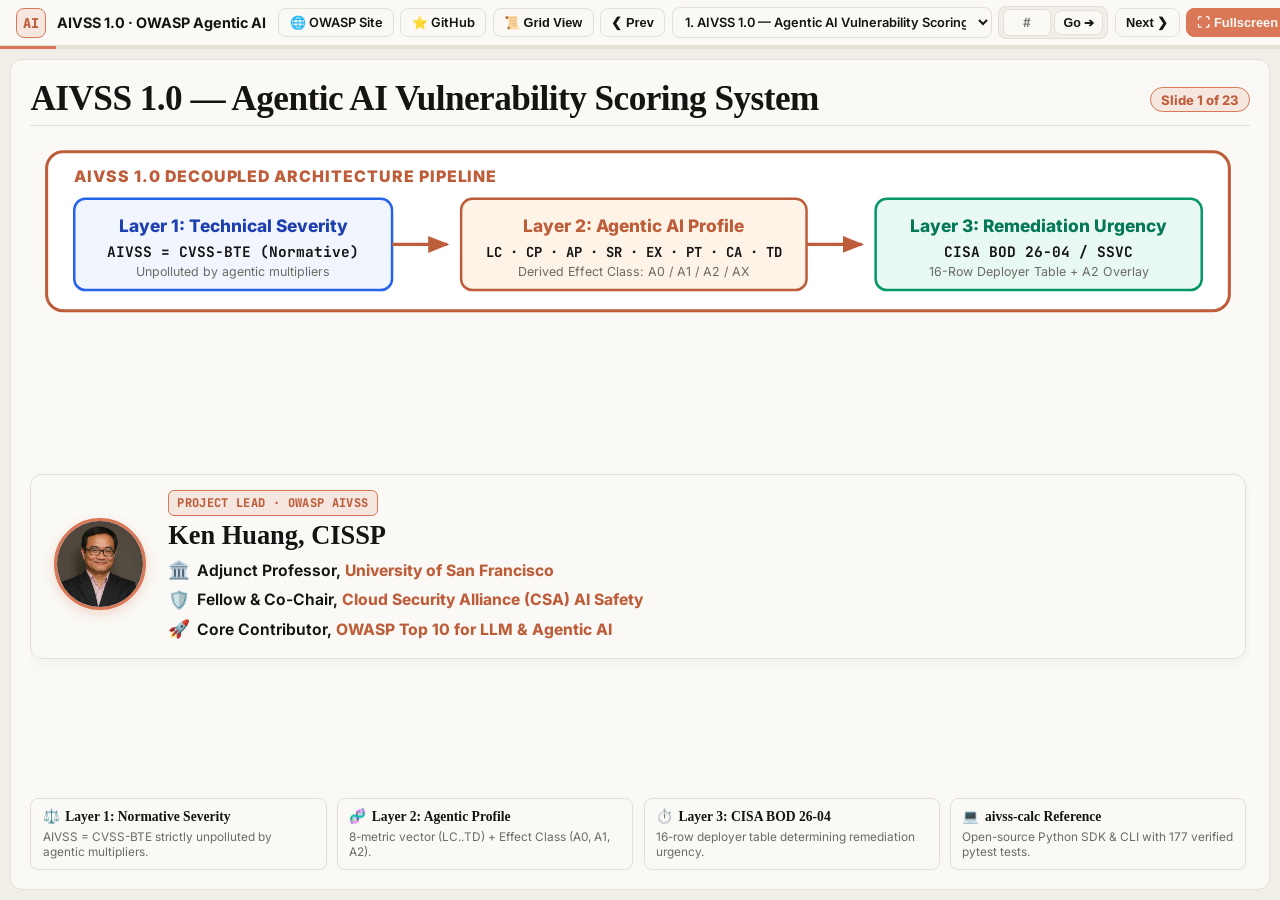
==== commit c5b1619b: "docs: refresh slide 22 tooling examples for aivss-calc 1.0.1" ====
--- a/slides.html
+++ b/slides.html
@@ -1040,7 +1040,7 @@
   </main>
   <script>
 
-    const slidesData = [{"number": 1, "slide_type": "title", "raw_lines": ["AIVSS 1.0 — Agentic AI Vulnerability Scoring System", "Technical Severity, Agentic AI Profile, and Risk-Based Remediation for Autonomous Systems", "OWASP AIVSS Working Group"]}, {"number": 2, "slide_type": "speaker", "raw_lines": ["About the Author & Project Lead: Ken Huang, CISSP", "• OWASP AIVSS Project Lead and primary author of the AIVSS 1.0 specification", "• Adjunct Professor, University of San Francisco (Cybersecurity & Agentic AI)", "• Fellow & Co-Chair of two Cloud Security Alliance (CSA) AI Safety working groups", "• Core member of the OWASP Top 10 for Large Language Model Applications and Agentic AI", "• Member, AIUC-1 Consortium & Grant Reviewer for Schmidt Sciences", "• Author of 12 published AI & cybersecurity books (Springer, Cambridge, Wiley, Packt)", "• CEO of DistributedApps.ai  ·  Substack: kenhuangus.substack.com  ·  LinkedIn: linkedin.com/in/kenhuang8"]}, {"number": 3, "slide_type": "comparison", "raw_lines": ["The Vulnerability Management Thesis: Conflated Severity vs. Decoupled Control", "Deterministic IT Engineering → Decoupled Non-Deterministic Agentic Control Systems"]}, {"number": 4, "slide_type": "agenda", "raw_lines": ["Master Architecture Roadmap & Course Agenda", "Six core modules spanning technical severity, agentic profiling, and federal remediation"], "agenda": [{"num": "01", "title": "The Three-Layer Architecture & Conformance", "body": "Strict decoupling of technical severity, agentic profile metadata, and remediation timelines across Conformance Levels 1, 2, and 3."}, {"num": "02", "title": "CVSS v4.0 Interpretation for Autonomous Agents", "body": "Normative scoring rules for Subsequent Systems (`SC/SI/SA`), Privileges Required (`PR`), and User Interaction (`UI:N`)."}, {"num": "03", "title": "The Eight-Metric Agentic AI Profile & Effect Class", "body": "Formal definitions of `LC`, `CP`, `AP`, `SR`, `EX`, `PT`, `CA`, `TD` and the deterministic `A0` / `A1` / `A2` / `AX` rule ladder."}, {"num": "04", "title": "SSVC & CISA BOD 26-04 Remediation Timelines", "body": "The authoritative 16-row deployer decision table (`cisa:DT_BOD2604:1.0.0`), exploitation evidence ladder, and the non-normative status of EPSS."}, {"num": "05", "title": "OWASP Agentic Top 10 Benchmark & Disclosed CVEs", "body": "Calculator benchmark results across ASI01–ASI10 and in-depth dissection of Microsoft Copilot EchoLeak (`CVE-2025-32711`)."}, {"num": "06", "title": "Enterprise Lifecycle Integration, CI/CD Gates & SDK", "body": "Release gates, architectural threat modeling with CSA MAESTRO, and the `aivss-calc` open-source reference implementation."}]}, {"number": 5, "slide_type": "triple", "raw_lines": ["Architecture Layer 1: Normative Technical Severity", "Technical severity computed strictly from CVSS v4.0 vectors without agentic multiplier pollution"], "points": [{"num": "01", "title": "Normative Invariant (AIVSS = CVSS-BTE)", "body": "The numeric severity score is computed entirely from `cvss_vector`. No Agentic AI metric, Effect Class, or remediation timeline modifies the CVSS score. This guarantees backward compatibility with enterprise vulnerability databases and contractual SLAs."}, {"num": "02", "title": "Full FIRST Interpolation Engine", "body": "Evaluates MacroVectors across 270 equivalence classes (EQ1–EQ6) partitioning ~15 million CVSS-BTE vectors. Uses exact multi-dimensional interpolation per FIRST `cvss_lookup.js`, strictly prohibiting naive MacroVector ceiling truncations."}, {"num": "03", "title": "Threat & Environmental Integrity", "body": "Evaluates Exploit Maturity (`E`) through dated factual intelligence without speculative multipliers. Supports organizational security requirements (CR, IR, AR) and Modified Base metrics without conflating them with agentic behavior."}]}, {"number": 6, "slide_type": "triple", "raw_lines": ["Architecture Layer 2: The Agentic AI Profile", "Eight-metric vector extension capturing autonomous behavior, persistence, and governance assurance"], "points": [{"num": "01", "title": "Dual Metric Group Division", "body": "Four Classifying Metrics (`LC`, `CP`, `AP`, `SR`) evaluate intrinsic execution mechanics and derive the Agentic AI Effect Class. Four Assurance Metrics (`EX`, `PT`, `CA`, `TD`) record architectural boundaries, provider dependencies, financial limits, and auditability."}, {"num": "02", "title": "Canonical Vector Syntax", "body": "Transmitted as a standardized companion string: `AIVSS:1.0/LC:D/CP:C/AP:L/SR:R/EX:W/PT:H/CA:W/TD:H`. All eight keys are mandatory; unknown values are recorded as `X` (insufficient evidence) to preserve forensic completeness."}, {"num": "03", "title": "Parallel Metadata Invariant", "body": "Reported as the `agentic_ai_profile` JSON object alongside the CVSS vector. It informs operational remediation escalation and release gates, but strictly never enters the arithmetic severity computation."}]}, {"number": 7, "slide_type": "triple", "raw_lines": ["Architecture Layer 3: Risk-Based Remediation Urgency", "Decoupling remediation urgency from severity numbers via CISA BOD 26-04 and SSVC"], "points": [{"num": "01", "title": "Revocation of Severity-Driven Deadlines", "body": "CISA BOD 26-04 revoked legacy CVSS-severity-driven federal deadlines (BOD 19-02/22-01), replacing them with Stakeholder-Specific Vulnerability Categorization (SSVC). AIVSS adopts the published deployer table (`cisa:DT_BOD2604:1.0.0`)."}, {"num": "02", "title": "Four Factual Decision Inputs", "body": "Remediation urgency keys mechanically on four operational facts: `in_kev` (active exploitation), `publicly_exposed` (network reach), `automatable` (exploit execution path), and `technical_impact` (partial vs. total system compromise)."}, {"num": "03", "title": "Transparent Agentic AI Overlay", "body": "A substantial agentic effect (`A2`) advances the baseline remediation timeline by exactly one tier (FSU ➔ 60D, 60D ➔ 14D, 14D ➔ 3D). It stops at the 3-day ceiling and never introduces the forensic triage requirement (3DF)."}]}, {"number": 8, "slide_type": "triple", "raw_lines": ["Conformance Levels & Architectural Boundaries", "Three standardized implementation tiers satisfying diverse enterprise governance requirements"], "points": [{"num": "01", "title": "Level 1 — Core Technical Conformance", "body": "Requires a valid CVSS v4.0 Base vector, complete 8-metric `aivss_vector`, and derived Effect Class (`A0`, `A1`, `A2`, or `AX`). Minimum level required to claim 'AIVSS 1.0 conformant' in advisories and vulnerability databases."}, {"num": "02", "title": "Level 2 — Deployer Operational Conformance", "body": "Satisfies Level 1 plus execution of the Layer 3 SSVC / BOD 26-04 deployer decision table (`cisa:DT_BOD2604:1.0.0`). Mandatory for organizations managing operational patch cadences, incident response SLAs, and federal compliance obligations."}, {"num": "03", "title": "Level 3 — Enterprise Priority Index (AIVSS-P)", "body": "Satisfies Level 2 plus computation of the internal `AIVSS-P` priority index incorporating business impact, reach, and residual likelihood. Strictly internal to assessing organizations; prohibited from external publication."}]}, {"number": 9, "slide_type": "triple", "raw_lines": ["CVSS v4.0 Interpretation for Autonomous Agents", "Normative interpretation rules mapping autonomous agent architecture into CVSS Base metrics"], "points": [{"num": "01", "title": "Subsequent Systems Across Tool Boundaries", "body": "The agent reasoning runtime is the Vulnerable System. Downstream APIs, databases, CRM systems, and code execution environments reachable via tools are Subsequent Systems (`SC/SI/SA`). Exfiltration to an attacker's C2 server is `VC`, not `SC`."}, {"num": "02", "title": "Privileges Required (PR) Measures Attacker", "body": "`PR` reflects credentials the *attacker* must possess to execute the exploit. If an unauthenticated user submits text that exploits a privileged admin agent, `PR` is strictly `None` (`PR:N`), despite the agent's elevated backend service account."}, {"num": "03", "title": "User Interaction (UI:N) for Autonomous Ingestion", "body": "When an agent autonomously retrieves poisoned web pages, emails, or tickets via RAG, User Interaction is strictly `None` (`UI:N`). Machine ingestion without human intervention is an autonomous pipeline, not human user interaction."}]}, {"number": 10, "slide_type": "triple", "raw_lines": ["The Four Common CVSS Scoring Errors in Agentic AI", "Critical scoring pitfalls identified during multi-vendor AIVSS benchmark audits"], "points": [{"num": "01", "title": "Underscoring Subsequent System Impacts", "body": "Assessors frequently truncate impact at the agent process boundary, assigning `SC:N/SI:N/SA:N` even when tools hold write access to enterprise CRM or production databases. Downstream blast radius must be reflected in Subsequent System metrics."}, {"num": "02", "title": "Confusing Agent Authority with Attacker Prerequisites", "body": "Assigning `PR:H` because the agent possesses root or service admin privileges. This erroneously treats the agent's internal capability as an attacker barrier. The agent's authority informs impact (`VC/VI` or `SC/SI`), not `PR`."}, {"num": "03", "title": "Misinterpreting Rubber-Stamp Approvals as UI:N", "body": "If human approval is required on the attack path, assessors must retain `UI:P` or `UI:A`. Record superficial or rubber-stamp review under the narrative and the `ASI09` risk factor, not by improperly clearing User Interaction to `UI:N`."}, {"num": "04", "title": "Double-Counting Stochasticity in AT and SR", "body": "Attack Requirements (`AT:P`) applies only to external prerequisite execution conditions under FIRST rules. Stochastic model output does not justify `AT:P`; reproducibility is evaluated independently under `SR` without modifying severity."}]}, {"number": 11, "slide_type": "triple", "raw_lines": ["Classifying Metrics: Language Control & Persistence", "Evaluating direct natural language execution reach and cross-session memory poisoning"], "points": [{"num": "01", "title": "Language-Mediated Control (LC)", "body": "`Direct (D)`: Attacker natural language reaches privileged reasoning or tool paths without mediation. `Indirect (I)`: Ingested via RAG, search, or tool output. `Mediated (M)`: Constrained by strict parsers or fixed schemas. `None (N)`: No language influence."}, {"num": "02", "title": "Context Persistence (CP)", "body": "`Cross-session (C)`: Attacker context persists in durable vector stores, databases, or user profiles across sessions. `Session (S)`: Persists across multi-turn context windows, cleared on reset. `None (N)`: Ephemeral execution confined to a single turn."}, {"num": "03", "title": "Canonical Poisoning Interaction", "body": "The combination of `LC:I` and `CP:C` represents the canonical indirect memory poisoning flaw (OWASP ASI06), converting passive knowledge stores into permanent dormant attack vectors that hijack future agent sessions."}]}, {"number": 12, "slide_type": "triple", "raw_lines": ["Classifying Metrics: Propagation & Exploit Reliability", "Measuring lateral compromise across trust boundaries and empirical reproducibility"], "points": [{"num": "01", "title": "Agentic Propagation (AP)", "body": "`Lateral (L)`: Compromised instructions, memory, or authority cross trust boundaries to sibling agents, tenants, or downstream services. `Contained (C)`: Spreads within the agent's own tool scope. `None (N)`: Exploitation is strictly isolated."}, {"num": "02", "title": "Stochastic Exploit Reliability (SR)", "body": "`Reliable (R)`: Deterministic exploit reproduction (≥80% success or free retries). `Probabilistic (P)`: Variable reproduction (20%–80%) sensitive to model sampling. `Unreliable (U)`: Low reproducibility (<20%) or execution paths penalizing retries."}, {"num": "03", "title": "Empirical Statistical Grounding", "body": "In production benchmarks, `SR:R` requires rigorous empirical verification (e.g. 30/30 independent test episodes from clean state, Wilson score lower bound ≥ 0.90), preventing reliance on unverified single-shot demonstrations."}]}, {"number": 13, "slide_type": "triple", "raw_lines": ["Assurance & Governance Metrics (EX, PT, CA, TD)", "Parallel metadata evaluating extension boundaries, provider reliance, cost ceilings, and auditability"], "points": [{"num": "01", "title": "Extension Surface (EX) & Provider Trust (PT)", "body": "`EX`: `Wide (W)` (unpinned, dynamic MCP tools), `Managed (M)` (pinned, vetted allowlists with external authorization), `None (N)`. `PT`: `High (H)` (unaudited third-party model routing), `Moderate (M)`, `Low (L)` (fully verifiable weights/premises)."}, {"num": "02", "title": "Cost Abuse Surface (CA)", "body": "Evaluates vulnerability to denial-of-wallet attacks and recursive loops. `Wide (W)`: No hard pre-execution aggregate ceiling. `Moderate (M)`: Unit limits exist but lack tenant-wide aggregation. `Narrow (N)`: Tested fail-closed aggregate resource ceilings."}, {"num": "03", "title": "Traceability Deficit (TD — Agent Untraceability)", "body": "Retains the foundational OWASP AIVSS Agent Untraceability risk factor. `High (H)`: Post-incident reconstruction of agent decisions, prompts, and tool calls is infeasible. `Medium (M)`: Ordered events reconstructable without integrity. `Low (L)`: Tamper-evident audit logs."}]}, {"number": 14, "slide_type": "comparison", "raw_lines": ["The Agentic AI Effect Class Rule Ladder", "Deterministic classification ladder summarizing agentic hazard for operational policy"]}, {"number": 15, "slide_type": "table", "raw_lines": ["SSVC Deployer Table 1 — CISA BOD 26-04 (16 Rows)", "The authoritative 16-row decision matrix operationalizing CISA BOD 26-04 remediation timelines"], "table_headers": ["Row", "In KEV", "Publicly Exposed", "Automatable", "Technical Impact", "BOD Baseline Timeline", "A2 Overlay Timeline"], "table_rows": [["1", "No", "No", "No", "Partial", "Fix on System Upgrade (FSU)", "Remediate in 60 Days (60D)"], ["2", "Yes", "No", "No", "Partial", "Remediate in 14 Days (14D)", "Remediate in 3 Days (3D)"], ["3", "No", "Yes", "No", "Partial", "Remediate in 60 Days (60D)", "Remediate in 14 Days (14D)"], ["4", "No", "No", "Yes", "Partial", "Remediate in 60 Days (60D)", "Remediate in 14 Days (14D)"], ["5", "No", "No", "No", "Total", "Fix on System Upgrade (FSU)", "Remediate in 60 Days (60D)"], ["6", "Yes", "Yes", "No", "Partial", "Remediate in 14 Days (14D)", "Remediate in 3 Days (3D)"], ["7", "Yes", "No", "Yes", "Partial", "Remediate in 14 Days (14D)", "Remediate in 3 Days (3D)"], ["8", "No", "Yes", "Yes", "Partial", "Remediate in 14 Days (14D)", "Remediate in 3 Days (3D)"], ["9", "Yes", "No", "No", "Total", "Remediate in 14 Days (14D)", "Remediate in 3 Days (3D)"], ["10", "No", "Yes", "No", "Total", "Remediate in 14 Days (14D)", "Remediate in 3 Days (3D)"], ["11", "No", "No", "Yes", "Total", "Remediate in 60 Days (60D)", "Remediate in 14 Days (14D)"], ["12", "Yes", "Yes", "Yes", "Partial", "Remediate in 3 Days (3D)", "Remediate in 3 Days (3D) [Ceiling]"], ["13", "Yes", "Yes", "No", "Total", "3 Days + Forensic Triage (3DF)", "3 Days + Forensic Triage (3DF)"], ["14", "Yes", "No", "Yes", "Total", "3 Days + Forensic Triage (3DF)", "3 Days + Forensic Triage (3DF)"], ["15", "No", "Yes", "Yes", "Total", "Remediate in 3 Days (3D)", "Remediate in 3 Days (3D) [Ceiling]"], ["16", "Yes", "Yes", "Yes", "Total", "3 Days + Forensic Triage (3DF)", "3 Days + Forensic Triage (3DF)"]]}, {"number": 16, "slide_type": "triple", "raw_lines": ["The Exploitation Evidence Ladder & EPSS Governance", "Strict precedence rules for exploitation intelligence and the non-normative status of EPSS"], "points": [{"num": "01", "title": "Strict Factual Evidence Ladder", "body": "Exploitation evidence follows an immutable hierarchy: (1) CISA KEV (authoritative active), (2) CISA Vulnrichment active, (3) Organization-observed activity (local telemetry), (4) Public/Private PoC, (5) No evidence (`E:U`). Guessing or timeout defaults are prohibited."}, {"num": "02", "title": "Why EPSS Does Not Alter Scoring", "body": "BOD 26-04 does not use EPSS. EPSS estimates 30-day statistical probability, not observed fact. Daily forecast shifts destroy reproducibility. AIVSS records `epss` and `epss_date` as audit metadata, strictly prohibiting it from changing severity or timeline."}, {"num": "03", "title": "Federal Obligation vs. Commercial Analogy", "body": "For FCEB agencies and in-scope CVEs, the SSVC deployer lookup (`cisa:BOD2604:1.0.0`) is a binding federal obligation. For non-CVE agentic vulnerabilities and commercial deployments, Layer 3 outputs are formally reported as `informative_bod_26_04_analogy`."}]}, {"number": 17, "slide_type": "table", "raw_lines": ["OWASP Agentic AI Top 10 — Benchmark Calculator Results", "Verified reference calculator outputs across all ten OWASP ASI reference scenarios from aivss-calc"], "table_headers": ["Risk ID", "Scenario Title", "CVSS-BTE Score", "Agentic Profile Vector", "Effect Class", "BOD 26-04 Baseline", "AIVSS Recommended Timeline"], "table_rows": [["ASI01", "Direct prompt injection hijacks planning agent goals", "9.2 (Critical)", "LC:D / CP:S / AP:C / SR:R / EX:M / PT:M / CA:M / TD:M", "A2", "3 Days (3D)", "3 Days (3D) [Baseline Ceiling]"], ["ASI02", "Agent misuses legitimate tool for unauthorized export", "8.3 (High)", "LC:I / CP:N / AP:C / SR:R / EX:M / PT:M / CA:M / TD:L", "A1", "3 Days (3D)", "3 Days (3D) [A1 Preserves BOD]"], ["ASI03", "Stolen service credential used for lateral agent actions", "8.5 (High)", "LC:M / CP:N / AP:L / SR:R / EX:M / PT:M / CA:N / TD:L", "A2", "60 Days (60D)", "14 Days (14D) [Escalated by A2]"], ["ASI04", "Compromised MCP plugin supplies malicious tool schemas", "8.8 (High)", "LC:I / CP:N / AP:L / SR:P / EX:W / PT:H / CA:M / TD:M", "A2", "14 Days (14D)", "3 Days (3D) [Escalated by A2]"], ["ASI05", "Code interpreter executes attacker-supplied shell commands", "8.9 (High)", "LC:D / CP:N / AP:N / SR:R / EX:M / PT:M / CA:W / TD:L", "A2", "3 Days (3D)", "3 Days (3D) [Baseline Ceiling]"], ["ASI06", "Adversarial content in agent memory biases later sessions", "7.8 (High)", "LC:D / CP:C / AP:L / SR:R / EX:W / PT:H / CA:M / TD:H", "A2", "3 Days (3D)", "3 Days (3D) [Baseline Ceiling]"], ["ASI07", "Unsigned agent-to-agent messages allow instruction relay", "7.1 (High)", "LC:I / CP:S / AP:L / SR:R / EX:W / PT:H / CA:M / TD:M", "A2", "60 Days (60D)", "14 Days (14D) [Escalated by A2]"], ["ASI08", "Faulty planner triggers cascading downstream task failures", "7.9 (High)", "LC:I / CP:S / AP:L / SR:P / EX:W / PT:M / CA:W / TD:H", "A2", "14 Days (14D)", "3 Days (3D) [Escalated by A2]"], ["ASI09", "Social engineering of human approver via forged summaries", "7.0 (High)", "LC:D / CP:N / AP:C / SR:P / EX:N / PT:L / CA:N / TD:H", "A1", "60 Days (60D)", "60 Days (60D) [A1 Preserves BOD]"], ["ASI10", "Compromised worker agent operates outside policy envelope", "8.6 (High)", "LC:D / CP:C / AP:L / SR:R / EX:W / PT:H / CA:W / TD:H", "A2", "3 Days (3D)", "3 Days (3D) [Baseline Ceiling]"]]}, {"number": 18, "slide_type": "code", "raw_lines": ["Real-World Case Study: CVE-2025-32711 (EchoLeak)", "Resolving CVSS v3.1 scope discrepancies and scoring zero-click RAG injection in Microsoft Copilot"], "file_tag": "echoleak-assessment.json", "lang_tag": "JSON", "highlight_lines": [3, 8, 14, 18], "code_lines": ["{", "  \"finding_id\": \"CVE-2025-32711\",", "  \"title\": \"EchoLeak Zero-Click Indirect Injection in M365 Copilot\",", "  \"cvss\": {", "    \"version\": \"4.0\",", "    \"vector\": \"CVSS:4.0/AV:N/AC:L/AT:N/PR:N/UI:N/VC:H/VI:L/VA:N/SC:H/SI:N/SA:N/E:U\",", "    \"macrovector\": \"001120\",", "    \"cvss_bte\": 7.8,", "    \"qualitative_severity\": \"High\"", "  },", "  \"agentic_ai_profile\": {", "    \"vector\": \"AIVSS:1.0/LC:I/CP:C/AP:N/SR:P/EX:W/PT:L/CA:N/TD:H\",", "    \"agentic_effect_class\": \"A2\",", "    \"class_rationale\": \"LC is Indirect (I) and CP is Cross-Session (C)\"", "  },", "  \"decision\": {", "    \"in_kev\": false, \"publicly_exposed\": true,", "    \"automatable\": true, \"technical_impact\": \"total\",", "    \"bod_2604_timeline\": \"3D\",", "    \"aivss_recommended_timeline\": \"3D\"", "  }", "}"], "concepts": [{"tag": "CVSS 3.1 CONFLICT RESOLVED", "title": "Subsequent System Integrity", "desc": "Microsoft published CVSS v3.1 9.3 (Critical, Scope Changed) while NVD published 7.5 (High, Scope Unchanged). AIVSS v4.0 resolves this: SharePoint/Teams stores are scored as Subsequent Systems (`SC:H`), producing an objective 7.8."}, {"tag": "AUTONOMOUS RAG", "title": "Zero-Click Ingestion (UI:N)", "desc": "Autonomous document and email ingestion via background RAG indexing requires zero human interaction. AIVSS strictly enforces `UI:N`, eliminating improper reliance on human interaction credits."}, {"tag": "PERSISTENT POISON", "title": "A2 Effect Class Derivation", "desc": "Indirect language control (`LC:I`) combined with cross-session email persistence (`CP:C`) triggers the `A2` rule. While A2 advocates rapid patching, the BOD 26-04 baseline is already at the 3-day ceiling (3D)."}], "invariant": "AIVSS equals CVSS-BTE (7.8). Microsoft's 9.3 and NVD's 7.5 are superseded by CVSS v4.0 multi-system modeling. Remediation stops at the CISA 3-day ceiling without inventing unverified deadlines."}, {"number": 19, "slide_type": "code", "raw_lines": ["Synthetic Deep Dive: ASI06 Memory & Context Poisoning", "Walkthrough of cross-session context corruption and Wilson lower-bound empirical reliability"], "file_tag": "examples/asi06-example.json", "lang_tag": "JSON", "highlight_lines": [6, 12, 16], "code_lines": ["{", "  \"finding_id\": \"AIVSS-ASI06-001\",", "  \"risk_category\": \"ASI06\",", "  \"title\": \"Adversarial content in agent memory biases later sessions\",", "  \"cvss_vector\": \"CVSS:4.0/AV:N/AC:H/AT:N/PR:N/UI:N/VC:H/VI:L/VA:L/SC:H/SI:N/SA:N/E:P\",", "  \"aivss_vector\": \"AIVSS:1.0/LC:D/CP:C/AP:L/SR:R/EX:W/PT:H/CA:M/TD:H\",", "  \"cvss_bte\": 7.8,", "  \"agentic_ai_profile\": {", "    \"effect_class\": \"A2\",", "    \"metrics\": {", "      \"CP\": {\"value\": \"C\", \"label\": \"Cross-session persistence\"},", "      \"AP\": {\"value\": \"L\", \"label\": \"Lateral trust boundary propagation\"},", "      \"SR\": {", "        \"value\": \"R\", \"episodes\": 30, \"successes\": 30,", "        \"wilson_lower_bound\": 0.917", "      }", "    }", "  },", "  \"decision\": {", "    \"bod_2604_timeline\": \"3D\",", "    \"aivss_recommended_timeline\": \"3D\"", "  }", "}"], "concepts": [{"tag": "DURABLE CONTAMINATION", "title": "Cross-Session Context Persistence (CP:C)", "desc": "Adversarial text planted in the agent's persistent vector memory survives across user sessions, creating a dormant execution vector that contaminates subsequent legitimate planning tasks."}, {"tag": "LATERAL SPREAD", "title": "Multi-Agent Propagation (AP:L)", "desc": "Contaminated context crosses organizational trust boundaries as sibling worker agents ingest poisoned memory records, executing unauthorized tool calls on behalf of different principals."}, {"tag": "STATISTICAL RIGOR", "title": "Wilson Lower-Bound Verification (SR:R)", "desc": "Tested across 30 consecutive clean-state episodes with a hard budget of 3 attempts. With 30/30 successes, the one-sided 95% Wilson lower bound is 0.917, proving reliable determinism."}], "invariant": "Reference calculator verification: `aivss-calc assess examples/asi06-example.json` passes schema validation, reports normative AIVSS 7.8, derives Effect Class A2, and confirms 3D remediation."}, {"number": 20, "slide_type": "comparison", "raw_lines": ["AIVSS-P — Organizational Priority Index (Level 3)", "Optional mathematical index combining technical severity with business impact and reach"]}, {"number": 21, "slide_type": "triple", "raw_lines": ["Enterprise Lifecycle Integration & Release Gates", "Operational touchpoints and automated policy gates across the agent engineering lifecycle"], "points": [{"num": "01", "title": "Design & Pre-Commit Governance", "body": "Architectural threat modeling using the CSA MAESTRO framework to identify agentic risks beyond the fixed Top 10. Static audit of tool manifests, pinning MCP schemas, and enforcing least-privilege credential bounds (`EX:M`)."}, {"num": "02", "title": "Build & CI/CD Verification", "body": "Automated execution of `aivss-calc verify` and test suites in pull request pipelines. Schema validation of assessment fixtures against `aivss-assessment-input-v1.0.json` before merging agent capability changes."}, {"num": "03", "title": "Automated Release Blocking Gates", "body": "Enforce three hard release gates: Gate 1 blocks releases with `CVSS-BTE >= 9.0`; Gate 2 blocks any uncontained `A2` Effect Class on publicly exposed agents; Gate 3 blocks unpinned dynamic tools (`EX:W`) or untraceable runtimes (`TD:H`)."}]}, {"number": 22, "slide_type": "code", "raw_lines": ["Reference Implementation & Tooling (aivss-calc)", "Open-source CLI calculator, Python SDK, JSON schemas, and automated test suite"], "file_tag": "terminal-session.sh", "lang_tag": "BASH", "highlight_lines": [2, 7, 13, 17], "code_lines": ["# 1. Install the verified AIVSS 1.0 calculator package", "pip install -e \".[dev]\"", "", "# 2. Run the automated test suite (127 test cases passing)", "pytest tests/test_aivss.py -v", "", "# 3. Assess a structured finding against normative scoring and SSVC", "aivss-calc assess examples/asi06-example.json", "", "# 4. Verify vector syntax and compute standalone severity", "aivss-calc score \"CVSS:4.0/AV:N/AC:L/AT:N/PR:N/UI:N/VC:H/VI:H/VA:N/SC:H/SI:L/SA:N/E:P\"", "", "# 5. Evaluate SSVC deployer decision table with dated EPSS metadata", "aivss-calc decide --epss 0.42 --epss-date 2026-08-27 \\", "  --publicly-exposed true --automatable true \\", "  --technical-impact total --kev false", "", "# 6. Verify full package integrity and schema compliance", "aivss-calc verify"], "concepts": [{"tag": "127 PYTEST CASES", "title": "Exhaustive Engine Verification", "desc": "100% test coverage across MacroVector interpolation, 16-row SSVC deployer tables, Wilson confidence interval bounds, vector regex syntax, and JSON report schema adherence."}, {"tag": "FIRST COMPLIANT", "title": "Exact Floating-Point Precision", "desc": "Reproduces FIRST JavaScript lookup tables and multi-dimensional interpolation to the exact floating-point digit, completely eliminating MacroVector ceiling round-off errors."}, {"tag": "ECOSYSTEM ALIGNMENT", "title": "FLARE-AI & Akrites Co-Operation", "desc": "Seamlessly integrates with FLARE-AI for automated agentic flaw intake and triage routing, and Akrites for coordinated open-source vulnerability remediation."}], "invariant": "GitHub Repository: <a href='https://github.com/kenhuangus/aivss-v1-candidate' target='_blank'>kenhuangus/aivss-v1-candidate</a>. All code, schemas, documentation, and test fixtures are open-source under Apache 2.0."}, {"number": 23, "slide_type": "thanks", "raw_lines": ["Thank you", "Graph Engineering for Agentic AI Systems · Harness Engineering", "amazon.com/dp/B0HHZVDQQY · amazon.com/dp/B0HF3F86YM"]}];
+    const slidesData = [{"number": 1, "slide_type": "title", "raw_lines": ["AIVSS 1.0 — Agentic AI Vulnerability Scoring System", "Technical Severity, Agentic AI Profile, and Risk-Based Remediation for Autonomous Systems", "OWASP AIVSS Working Group"]}, {"number": 2, "slide_type": "speaker", "raw_lines": ["About the Author & Project Lead: Ken Huang, CISSP", "• OWASP AIVSS Project Lead and primary author of the AIVSS 1.0 specification", "• Adjunct Professor, University of San Francisco (Cybersecurity & Agentic AI)", "• Fellow & Co-Chair of two Cloud Security Alliance (CSA) AI Safety working groups", "• Core member of the OWASP Top 10 for Large Language Model Applications and Agentic AI", "• Member, AIUC-1 Consortium & Grant Reviewer for Schmidt Sciences", "• Author of 12 published AI & cybersecurity books (Springer, Cambridge, Wiley, Packt)", "• CEO of DistributedApps.ai  ·  Substack: kenhuangus.substack.com  ·  LinkedIn: linkedin.com/in/kenhuang8"]}, {"number": 3, "slide_type": "comparison", "raw_lines": ["The Vulnerability Management Thesis: Conflated Severity vs. Decoupled Control", "Deterministic IT Engineering → Decoupled Non-Deterministic Agentic Control Systems"]}, {"number": 4, "slide_type": "agenda", "raw_lines": ["Master Architecture Roadmap & Course Agenda", "Six core modules spanning technical severity, agentic profiling, and federal remediation"], "agenda": [{"num": "01", "title": "The Three-Layer Architecture & Conformance", "body": "Strict decoupling of technical severity, agentic profile metadata, and remediation timelines across Conformance Levels 1, 2, and 3."}, {"num": "02", "title": "CVSS v4.0 Interpretation for Autonomous Agents", "body": "Normative scoring rules for Subsequent Systems (`SC/SI/SA`), Privileges Required (`PR`), and User Interaction (`UI:N`)."}, {"num": "03", "title": "The Eight-Metric Agentic AI Profile & Effect Class", "body": "Formal definitions of `LC`, `CP`, `AP`, `SR`, `EX`, `PT`, `CA`, `TD` and the deterministic `A0` / `A1` / `A2` / `AX` rule ladder."}, {"num": "04", "title": "SSVC & CISA BOD 26-04 Remediation Timelines", "body": "The authoritative 16-row deployer decision table (`cisa:DT_BOD2604:1.0.0`), exploitation evidence ladder, and the non-normative status of EPSS."}, {"num": "05", "title": "OWASP Agentic Top 10 Benchmark & Disclosed CVEs", "body": "Calculator benchmark results across ASI01–ASI10 and in-depth dissection of Microsoft Copilot EchoLeak (`CVE-2025-32711`)."}, {"num": "06", "title": "Enterprise Lifecycle Integration, CI/CD Gates & SDK", "body": "Release gates, architectural threat modeling with CSA MAESTRO, and the `aivss-calc` open-source reference implementation."}]}, {"number": 5, "slide_type": "triple", "raw_lines": ["Architecture Layer 1: Normative Technical Severity", "Technical severity computed strictly from CVSS v4.0 vectors without agentic multiplier pollution"], "points": [{"num": "01", "title": "Normative Invariant (AIVSS = CVSS-BTE)", "body": "The numeric severity score is computed entirely from `cvss_vector`. No Agentic AI metric, Effect Class, or remediation timeline modifies the CVSS score. This guarantees backward compatibility with enterprise vulnerability databases and contractual SLAs."}, {"num": "02", "title": "Full FIRST Interpolation Engine", "body": "Evaluates MacroVectors across 270 equivalence classes (EQ1–EQ6) partitioning ~15 million CVSS-BTE vectors. Uses exact multi-dimensional interpolation per FIRST `cvss_lookup.js`, strictly prohibiting naive MacroVector ceiling truncations."}, {"num": "03", "title": "Threat & Environmental Integrity", "body": "Evaluates Exploit Maturity (`E`) through dated factual intelligence without speculative multipliers. Supports organizational security requirements (CR, IR, AR) and Modified Base metrics without conflating them with agentic behavior."}]}, {"number": 6, "slide_type": "triple", "raw_lines": ["Architecture Layer 2: The Agentic AI Profile", "Eight-metric vector extension capturing autonomous behavior, persistence, and governance assurance"], "points": [{"num": "01", "title": "Dual Metric Group Division", "body": "Four Classifying Metrics (`LC`, `CP`, `AP`, `SR`) evaluate intrinsic execution mechanics and derive the Agentic AI Effect Class. Four Assurance Metrics (`EX`, `PT`, `CA`, `TD`) record architectural boundaries, provider dependencies, financial limits, and auditability."}, {"num": "02", "title": "Canonical Vector Syntax", "body": "Transmitted as a standardized companion string: `AIVSS:1.0/LC:D/CP:C/AP:L/SR:R/EX:W/PT:H/CA:W/TD:H`. All eight keys are mandatory; unknown values are recorded as `X` (insufficient evidence) to preserve forensic completeness."}, {"num": "03", "title": "Parallel Metadata Invariant", "body": "Reported as the `agentic_ai_profile` JSON object alongside the CVSS vector. It informs operational remediation escalation and release gates, but strictly never enters the arithmetic severity computation."}]}, {"number": 7, "slide_type": "triple", "raw_lines": ["Architecture Layer 3: Risk-Based Remediation Urgency", "Decoupling remediation urgency from severity numbers via CISA BOD 26-04 and SSVC"], "points": [{"num": "01", "title": "Revocation of Severity-Driven Deadlines", "body": "CISA BOD 26-04 revoked legacy CVSS-severity-driven federal deadlines (BOD 19-02/22-01), replacing them with Stakeholder-Specific Vulnerability Categorization (SSVC). AIVSS adopts the published deployer table (`cisa:DT_BOD2604:1.0.0`)."}, {"num": "02", "title": "Four Factual Decision Inputs", "body": "Remediation urgency keys mechanically on four operational facts: `in_kev` (active exploitation), `publicly_exposed` (network reach), `automatable` (exploit execution path), and `technical_impact` (partial vs. total system compromise)."}, {"num": "03", "title": "Transparent Agentic AI Overlay", "body": "A substantial agentic effect (`A2`) advances the baseline remediation timeline by exactly one tier (FSU ➔ 60D, 60D ➔ 14D, 14D ➔ 3D). It stops at the 3-day ceiling and never introduces the forensic triage requirement (3DF)."}]}, {"number": 8, "slide_type": "triple", "raw_lines": ["Conformance Levels & Architectural Boundaries", "Three standardized implementation tiers satisfying diverse enterprise governance requirements"], "points": [{"num": "01", "title": "Level 1 — Core Technical Conformance", "body": "Requires a valid CVSS v4.0 Base vector, complete 8-metric `aivss_vector`, and derived Effect Class (`A0`, `A1`, `A2`, or `AX`). Minimum level required to claim 'AIVSS 1.0 conformant' in advisories and vulnerability databases."}, {"num": "02", "title": "Level 2 — Deployer Operational Conformance", "body": "Satisfies Level 1 plus execution of the Layer 3 SSVC / BOD 26-04 deployer decision table (`cisa:DT_BOD2604:1.0.0`). Mandatory for organizations managing operational patch cadences, incident response SLAs, and federal compliance obligations."}, {"num": "03", "title": "Level 3 — Enterprise Priority Index (AIVSS-P)", "body": "Satisfies Level 2 plus computation of the internal `AIVSS-P` priority index incorporating business impact, reach, and residual likelihood. Strictly internal to assessing organizations; prohibited from external publication."}]}, {"number": 9, "slide_type": "triple", "raw_lines": ["CVSS v4.0 Interpretation for Autonomous Agents", "Normative interpretation rules mapping autonomous agent architecture into CVSS Base metrics"], "points": [{"num": "01", "title": "Subsequent Systems Across Tool Boundaries", "body": "The agent reasoning runtime is the Vulnerable System. Downstream APIs, databases, CRM systems, and code execution environments reachable via tools are Subsequent Systems (`SC/SI/SA`). Exfiltration to an attacker's C2 server is `VC`, not `SC`."}, {"num": "02", "title": "Privileges Required (PR) Measures Attacker", "body": "`PR` reflects credentials the *attacker* must possess to execute the exploit. If an unauthenticated user submits text that exploits a privileged admin agent, `PR` is strictly `None` (`PR:N`), despite the agent's elevated backend service account."}, {"num": "03", "title": "User Interaction (UI:N) for Autonomous Ingestion", "body": "When an agent autonomously retrieves poisoned web pages, emails, or tickets via RAG, User Interaction is strictly `None` (`UI:N`). Machine ingestion without human intervention is an autonomous pipeline, not human user interaction."}]}, {"number": 10, "slide_type": "triple", "raw_lines": ["The Four Common CVSS Scoring Errors in Agentic AI", "Critical scoring pitfalls identified during multi-vendor AIVSS benchmark audits"], "points": [{"num": "01", "title": "Underscoring Subsequent System Impacts", "body": "Assessors frequently truncate impact at the agent process boundary, assigning `SC:N/SI:N/SA:N` even when tools hold write access to enterprise CRM or production databases. Downstream blast radius must be reflected in Subsequent System metrics."}, {"num": "02", "title": "Confusing Agent Authority with Attacker Prerequisites", "body": "Assigning `PR:H` because the agent possesses root or service admin privileges. This erroneously treats the agent's internal capability as an attacker barrier. The agent's authority informs impact (`VC/VI` or `SC/SI`), not `PR`."}, {"num": "03", "title": "Misinterpreting Rubber-Stamp Approvals as UI:N", "body": "If human approval is required on the attack path, assessors must retain `UI:P` or `UI:A`. Record superficial or rubber-stamp review under the narrative and the `ASI09` risk factor, not by improperly clearing User Interaction to `UI:N`."}, {"num": "04", "title": "Double-Counting Stochasticity in AT and SR", "body": "Attack Requirements (`AT:P`) applies only to external prerequisite execution conditions under FIRST rules. Stochastic model output does not justify `AT:P`; reproducibility is evaluated independently under `SR` without modifying severity."}]}, {"number": 11, "slide_type": "triple", "raw_lines": ["Classifying Metrics: Language Control & Persistence", "Evaluating direct natural language execution reach and cross-session memory poisoning"], "points": [{"num": "01", "title": "Language-Mediated Control (LC)", "body": "`Direct (D)`: Attacker natural language reaches privileged reasoning or tool paths without mediation. `Indirect (I)`: Ingested via RAG, search, or tool output. `Mediated (M)`: Constrained by strict parsers or fixed schemas. `None (N)`: No language influence."}, {"num": "02", "title": "Context Persistence (CP)", "body": "`Cross-session (C)`: Attacker context persists in durable vector stores, databases, or user profiles across sessions. `Session (S)`: Persists across multi-turn context windows, cleared on reset. `None (N)`: Ephemeral execution confined to a single turn."}, {"num": "03", "title": "Canonical Poisoning Interaction", "body": "The combination of `LC:I` and `CP:C` represents the canonical indirect memory poisoning flaw (OWASP ASI06), converting passive knowledge stores into permanent dormant attack vectors that hijack future agent sessions."}]}, {"number": 12, "slide_type": "triple", "raw_lines": ["Classifying Metrics: Propagation & Exploit Reliability", "Measuring lateral compromise across trust boundaries and empirical reproducibility"], "points": [{"num": "01", "title": "Agentic Propagation (AP)", "body": "`Lateral (L)`: Compromised instructions, memory, or authority cross trust boundaries to sibling agents, tenants, or downstream services. `Contained (C)`: Spreads within the agent's own tool scope. `None (N)`: Exploitation is strictly isolated."}, {"num": "02", "title": "Stochastic Exploit Reliability (SR)", "body": "`Reliable (R)`: Deterministic exploit reproduction (≥80% success or free retries). `Probabilistic (P)`: Variable reproduction (20%–80%) sensitive to model sampling. `Unreliable (U)`: Low reproducibility (<20%) or execution paths penalizing retries."}, {"num": "03", "title": "Empirical Statistical Grounding", "body": "In production benchmarks, `SR:R` requires rigorous empirical verification (e.g. 30/30 independent test episodes from clean state, Wilson score lower bound ≥ 0.90), preventing reliance on unverified single-shot demonstrations."}]}, {"number": 13, "slide_type": "triple", "raw_lines": ["Assurance & Governance Metrics (EX, PT, CA, TD)", "Parallel metadata evaluating extension boundaries, provider reliance, cost ceilings, and auditability"], "points": [{"num": "01", "title": "Extension Surface (EX) & Provider Trust (PT)", "body": "`EX`: `Wide (W)` (unpinned, dynamic MCP tools), `Managed (M)` (pinned, vetted allowlists with external authorization), `None (N)`. `PT`: `High (H)` (unaudited third-party model routing), `Moderate (M)`, `Low (L)` (fully verifiable weights/premises)."}, {"num": "02", "title": "Cost Abuse Surface (CA)", "body": "Evaluates vulnerability to denial-of-wallet attacks and recursive loops. `Wide (W)`: No hard pre-execution aggregate ceiling. `Moderate (M)`: Unit limits exist but lack tenant-wide aggregation. `Narrow (N)`: Tested fail-closed aggregate resource ceilings."}, {"num": "03", "title": "Traceability Deficit (TD — Agent Untraceability)", "body": "Retains the foundational OWASP AIVSS Agent Untraceability risk factor. `High (H)`: Post-incident reconstruction of agent decisions, prompts, and tool calls is infeasible. `Medium (M)`: Ordered events reconstructable without integrity. `Low (L)`: Tamper-evident audit logs."}]}, {"number": 14, "slide_type": "comparison", "raw_lines": ["The Agentic AI Effect Class Rule Ladder", "Deterministic classification ladder summarizing agentic hazard for operational policy"]}, {"number": 15, "slide_type": "table", "raw_lines": ["SSVC Deployer Table 1 — CISA BOD 26-04 (16 Rows)", "The authoritative 16-row decision matrix operationalizing CISA BOD 26-04 remediation timelines"], "table_headers": ["Row", "In KEV", "Publicly Exposed", "Automatable", "Technical Impact", "BOD Baseline Timeline", "A2 Overlay Timeline"], "table_rows": [["1", "No", "No", "No", "Partial", "Fix on System Upgrade (FSU)", "Remediate in 60 Days (60D)"], ["2", "Yes", "No", "No", "Partial", "Remediate in 14 Days (14D)", "Remediate in 3 Days (3D)"], ["3", "No", "Yes", "No", "Partial", "Remediate in 60 Days (60D)", "Remediate in 14 Days (14D)"], ["4", "No", "No", "Yes", "Partial", "Remediate in 60 Days (60D)", "Remediate in 14 Days (14D)"], ["5", "No", "No", "No", "Total", "Fix on System Upgrade (FSU)", "Remediate in 60 Days (60D)"], ["6", "Yes", "Yes", "No", "Partial", "Remediate in 14 Days (14D)", "Remediate in 3 Days (3D)"], ["7", "Yes", "No", "Yes", "Partial", "Remediate in 14 Days (14D)", "Remediate in 3 Days (3D)"], ["8", "No", "Yes", "Yes", "Partial", "Remediate in 14 Days (14D)", "Remediate in 3 Days (3D)"], ["9", "Yes", "No", "No", "Total", "Remediate in 14 Days (14D)", "Remediate in 3 Days (3D)"], ["10", "No", "Yes", "No", "Total", "Remediate in 14 Days (14D)", "Remediate in 3 Days (3D)"], ["11", "No", "No", "Yes", "Total", "Remediate in 60 Days (60D)", "Remediate in 14 Days (14D)"], ["12", "Yes", "Yes", "Yes", "Partial", "Remediate in 3 Days (3D)", "Remediate in 3 Days (3D) [Ceiling]"], ["13", "Yes", "Yes", "No", "Total", "3 Days + Forensic Triage (3DF)", "3 Days + Forensic Triage (3DF)"], ["14", "Yes", "No", "Yes", "Total", "3 Days + Forensic Triage (3DF)", "3 Days + Forensic Triage (3DF)"], ["15", "No", "Yes", "Yes", "Total", "Remediate in 3 Days (3D)", "Remediate in 3 Days (3D) [Ceiling]"], ["16", "Yes", "Yes", "Yes", "Total", "3 Days + Forensic Triage (3DF)", "3 Days + Forensic Triage (3DF)"]]}, {"number": 16, "slide_type": "triple", "raw_lines": ["The Exploitation Evidence Ladder & EPSS Governance", "Strict precedence rules for exploitation intelligence and the non-normative status of EPSS"], "points": [{"num": "01", "title": "Strict Factual Evidence Ladder", "body": "Exploitation evidence follows an immutable hierarchy: (1) CISA KEV (authoritative active), (2) CISA Vulnrichment active, (3) Organization-observed activity (local telemetry), (4) Public/Private PoC, (5) No evidence (`E:U`). Guessing or timeout defaults are prohibited."}, {"num": "02", "title": "Why EPSS Does Not Alter Scoring", "body": "BOD 26-04 does not use EPSS. EPSS estimates 30-day statistical probability, not observed fact. Daily forecast shifts destroy reproducibility. AIVSS records `epss` and `epss_date` as audit metadata, strictly prohibiting it from changing severity or timeline."}, {"num": "03", "title": "Federal Obligation vs. Commercial Analogy", "body": "For FCEB agencies and in-scope CVEs, the SSVC deployer lookup (`cisa:BOD2604:1.0.0`) is a binding federal obligation. For non-CVE agentic vulnerabilities and commercial deployments, Layer 3 outputs are formally reported as `informative_bod_26_04_analogy`."}]}, {"number": 17, "slide_type": "table", "raw_lines": ["OWASP Agentic AI Top 10 — Benchmark Calculator Results", "Verified reference calculator outputs across all ten OWASP ASI reference scenarios from aivss-calc"], "table_headers": ["Risk ID", "Scenario Title", "CVSS-BTE Score", "Agentic Profile Vector", "Effect Class", "BOD 26-04 Baseline", "AIVSS Recommended Timeline"], "table_rows": [["ASI01", "Direct prompt injection hijacks planning agent goals", "9.2 (Critical)", "LC:D / CP:S / AP:C / SR:R / EX:M / PT:M / CA:M / TD:M", "A2", "3 Days (3D)", "3 Days (3D) [Baseline Ceiling]"], ["ASI02", "Agent misuses legitimate tool for unauthorized export", "8.3 (High)", "LC:I / CP:N / AP:C / SR:R / EX:M / PT:M / CA:M / TD:L", "A1", "3 Days (3D)", "3 Days (3D) [A1 Preserves BOD]"], ["ASI03", "Stolen service credential used for lateral agent actions", "8.5 (High)", "LC:M / CP:N / AP:L / SR:R / EX:M / PT:M / CA:N / TD:L", "A2", "60 Days (60D)", "14 Days (14D) [Escalated by A2]"], ["ASI04", "Compromised MCP plugin supplies malicious tool schemas", "8.8 (High)", "LC:I / CP:N / AP:L / SR:P / EX:W / PT:H / CA:M / TD:M", "A2", "14 Days (14D)", "3 Days (3D) [Escalated by A2]"], ["ASI05", "Code interpreter executes attacker-supplied shell commands", "8.9 (High)", "LC:D / CP:N / AP:N / SR:R / EX:M / PT:M / CA:W / TD:L", "A2", "3 Days (3D)", "3 Days (3D) [Baseline Ceiling]"], ["ASI06", "Adversarial content in agent memory biases later sessions", "7.8 (High)", "LC:D / CP:C / AP:L / SR:R / EX:W / PT:H / CA:M / TD:H", "A2", "3 Days (3D)", "3 Days (3D) [Baseline Ceiling]"], ["ASI07", "Unsigned agent-to-agent messages allow instruction relay", "7.1 (High)", "LC:I / CP:S / AP:L / SR:R / EX:W / PT:H / CA:M / TD:M", "A2", "60 Days (60D)", "14 Days (14D) [Escalated by A2]"], ["ASI08", "Faulty planner triggers cascading downstream task failures", "7.9 (High)", "LC:I / CP:S / AP:L / SR:P / EX:W / PT:M / CA:W / TD:H", "A2", "14 Days (14D)", "3 Days (3D) [Escalated by A2]"], ["ASI09", "Social engineering of human approver via forged summaries", "7.0 (High)", "LC:D / CP:N / AP:C / SR:P / EX:N / PT:L / CA:N / TD:H", "A1", "60 Days (60D)", "60 Days (60D) [A1 Preserves BOD]"], ["ASI10", "Compromised worker agent operates outside policy envelope", "8.6 (High)", "LC:D / CP:C / AP:L / SR:R / EX:W / PT:H / CA:W / TD:H", "A2", "3 Days (3D)", "3 Days (3D) [Baseline Ceiling]"]]}, {"number": 18, "slide_type": "code", "raw_lines": ["Real-World Case Study: CVE-2025-32711 (EchoLeak)", "Resolving CVSS v3.1 scope discrepancies and scoring zero-click RAG injection in Microsoft Copilot"], "file_tag": "echoleak-assessment.json", "lang_tag": "JSON", "highlight_lines": [3, 8, 14, 18], "code_lines": ["{", "  \"finding_id\": \"CVE-2025-32711\",", "  \"title\": \"EchoLeak Zero-Click Indirect Injection in M365 Copilot\",", "  \"cvss\": {", "    \"version\": \"4.0\",", "    \"vector\": \"CVSS:4.0/AV:N/AC:L/AT:N/PR:N/UI:N/VC:H/VI:L/VA:N/SC:H/SI:N/SA:N/E:U\",", "    \"macrovector\": \"001120\",", "    \"cvss_bte\": 7.8,", "    \"qualitative_severity\": \"High\"", "  },", "  \"agentic_ai_profile\": {", "    \"vector\": \"AIVSS:1.0/LC:I/CP:C/AP:N/SR:P/EX:W/PT:L/CA:N/TD:H\",", "    \"agentic_effect_class\": \"A2\",", "    \"class_rationale\": \"LC is Indirect (I) and CP is Cross-Session (C)\"", "  },", "  \"decision\": {", "    \"in_kev\": false, \"publicly_exposed\": true,", "    \"automatable\": true, \"technical_impact\": \"total\",", "    \"bod_2604_timeline\": \"3D\",", "    \"aivss_recommended_timeline\": \"3D\"", "  }", "}"], "concepts": [{"tag": "CVSS 3.1 CONFLICT RESOLVED", "title": "Subsequent System Integrity", "desc": "Microsoft published CVSS v3.1 9.3 (Critical, Scope Changed) while NVD published 7.5 (High, Scope Unchanged). AIVSS v4.0 resolves this: SharePoint/Teams stores are scored as Subsequent Systems (`SC:H`), producing an objective 7.8."}, {"tag": "AUTONOMOUS RAG", "title": "Zero-Click Ingestion (UI:N)", "desc": "Autonomous document and email ingestion via background RAG indexing requires zero human interaction. AIVSS strictly enforces `UI:N`, eliminating improper reliance on human interaction credits."}, {"tag": "PERSISTENT POISON", "title": "A2 Effect Class Derivation", "desc": "Indirect language control (`LC:I`) combined with cross-session email persistence (`CP:C`) triggers the `A2` rule. While A2 advocates rapid patching, the BOD 26-04 baseline is already at the 3-day ceiling (3D)."}], "invariant": "AIVSS equals CVSS-BTE (7.8). Microsoft's 9.3 and NVD's 7.5 are superseded by CVSS v4.0 multi-system modeling. Remediation stops at the CISA 3-day ceiling without inventing unverified deadlines."}, {"number": 19, "slide_type": "code", "raw_lines": ["Synthetic Deep Dive: ASI06 Memory & Context Poisoning", "Walkthrough of cross-session context corruption and Wilson lower-bound empirical reliability"], "file_tag": "examples/asi06-example.json", "lang_tag": "JSON", "highlight_lines": [6, 12, 16], "code_lines": ["{", "  \"finding_id\": \"AIVSS-ASI06-001\",", "  \"risk_category\": \"ASI06\",", "  \"title\": \"Adversarial content in agent memory biases later sessions\",", "  \"cvss_vector\": \"CVSS:4.0/AV:N/AC:H/AT:N/PR:N/UI:N/VC:H/VI:L/VA:L/SC:H/SI:N/SA:N/E:P\",", "  \"aivss_vector\": \"AIVSS:1.0/LC:D/CP:C/AP:L/SR:R/EX:W/PT:H/CA:M/TD:H\",", "  \"cvss_bte\": 7.8,", "  \"agentic_ai_profile\": {", "    \"effect_class\": \"A2\",", "    \"metrics\": {", "      \"CP\": {\"value\": \"C\", \"label\": \"Cross-session persistence\"},", "      \"AP\": {\"value\": \"L\", \"label\": \"Lateral trust boundary propagation\"},", "      \"SR\": {", "        \"value\": \"R\", \"episodes\": 30, \"successes\": 30,", "        \"wilson_lower_bound\": 0.917", "      }", "    }", "  },", "  \"decision\": {", "    \"bod_2604_timeline\": \"3D\",", "    \"aivss_recommended_timeline\": \"3D\"", "  }", "}"], "concepts": [{"tag": "DURABLE CONTAMINATION", "title": "Cross-Session Context Persistence (CP:C)", "desc": "Adversarial text planted in the agent's persistent vector memory survives across user sessions, creating a dormant execution vector that contaminates subsequent legitimate planning tasks."}, {"tag": "LATERAL SPREAD", "title": "Multi-Agent Propagation (AP:L)", "desc": "Contaminated context crosses organizational trust boundaries as sibling worker agents ingest poisoned memory records, executing unauthorized tool calls on behalf of different principals."}, {"tag": "STATISTICAL RIGOR", "title": "Wilson Lower-Bound Verification (SR:R)", "desc": "Tested across 30 consecutive clean-state episodes with a hard budget of 3 attempts. With 30/30 successes, the one-sided 95% Wilson lower bound is 0.917, proving reliable determinism."}], "invariant": "Reference calculator verification: `aivss-calc assess examples/asi06-example.json` passes schema validation, reports normative AIVSS 7.8, derives Effect Class A2, and confirms 3D remediation."}, {"number": 20, "slide_type": "comparison", "raw_lines": ["AIVSS-P — Organizational Priority Index (Level 3)", "Optional mathematical index combining technical severity with business impact and reach"]}, {"number": 21, "slide_type": "triple", "raw_lines": ["Enterprise Lifecycle Integration & Release Gates", "Operational touchpoints and automated policy gates across the agent engineering lifecycle"], "points": [{"num": "01", "title": "Design & Pre-Commit Governance", "body": "Architectural threat modeling using the CSA MAESTRO framework to identify agentic risks beyond the fixed Top 10. Static audit of tool manifests, pinning MCP schemas, and enforcing least-privilege credential bounds (`EX:M`)."}, {"num": "02", "title": "Build & CI/CD Verification", "body": "Automated execution of `aivss-calc verify` and test suites in pull request pipelines. Schema validation of assessment fixtures against `aivss-assessment-input-v1.0.json` before merging agent capability changes."}, {"num": "03", "title": "Automated Release Blocking Gates", "body": "Enforce three hard release gates: Gate 1 blocks releases with `CVSS-BTE >= 9.0`; Gate 2 blocks any uncontained `A2` Effect Class on publicly exposed agents; Gate 3 blocks unpinned dynamic tools (`EX:W`) or untraceable runtimes (`TD:H`)."}]}, {"number": 22, "slide_type": "code", "raw_lines": ["Reference Implementation & Tooling (aivss-calc)", "Open-source CLI calculator, Python SDK, JSON schemas, and automated test suite"], "file_tag": "terminal-session.sh", "lang_tag": "BASH", "highlight_lines": [2, 5, 11, 15], "code_lines": ["# 1. Install the verified AIVSS 1.0 calculator package", "pip install -e \".[dev]\"", "", "# 2. Run the automated test suite (177 test cases passing)", "pytest tests/test_aivss.py -v", "", "# 3. Assess a structured finding against normative scoring and SSVC", "aivss-calc assess examples/asi06-example.json", "", "# 4. Score a CVSS v4.0 vector with its AIVSS 1.0 extension vector", "aivss-calc profile \"CVSS:4.0/AV:N/AC:L/AT:N/PR:N/UI:N/VC:H/VI:H/VA:N/SC:H/SI:L/SA:N/E:P\" \\", "  --aivss-vector \"AIVSS:1.0/LC:I/CP:C/AP:N/SR:P/EX:W/PT:L/CA:N/TD:H\"", "", "# 5. Evaluate the SSVC / BOD 26-04 deployer decision table", "aivss-calc decide --cve-id CVE-2025-32711 --publicly-exposed true \\", "  --publicly-exposed-source \"internet-facing web portal\" \\", "  --decision-data-observed-at 2026-08-27T00:00:00Z --kev false \\", "  --automatable true --technical-impact total --epss 0.42 \\", "  --epss-date 2026-08-27", "", "# 6. Verify full package integrity and schema compliance", "aivss-calc verify"], "concepts": [{"tag": "177 PYTEST CASES", "title": "Exhaustive Engine Verification", "desc": "100% test coverage across MacroVector interpolation, 16-row SSVC deployer tables, Wilson confidence interval bounds, vector regex syntax, and JSON report schema adherence."}, {"tag": "FIRST COMPLIANT", "title": "Exact Floating-Point Precision", "desc": "Reproduces FIRST JavaScript lookup tables and multi-dimensional interpolation to the exact floating-point digit, completely eliminating MacroVector ceiling round-off errors."}, {"tag": "ECOSYSTEM ALIGNMENT", "title": "FLARE-AI & Akrites Co-Operation", "desc": "Seamlessly integrates with FLARE-AI for automated agentic flaw intake and triage routing, and Akrites for coordinated open-source vulnerability remediation."}], "invariant": "GitHub Repository: <a href='https://github.com/kenhuangus/aivss-v1-candidate' target='_blank'>kenhuangus/aivss-v1-candidate</a>. All code, schemas, documentation, and test fixtures are open-source under Apache 2.0."}, {"number": 23, "slide_type": "thanks", "raw_lines": ["Thank you", "Graph Engineering for Agentic AI Systems · Harness Engineering", "amazon.com/dp/B0HHZVDQQY · amazon.com/dp/B0HF3F86YM"]}];
     const svgMap = {"1": "<svg viewBox=\"0 0 880 135\" class=\"slide-svg\" role=\"img\" aria-hidden=\"true\">\n  <defs>\n    <marker id=\"arr-main\" viewBox=\"0 0 10 10\" refX=\"9\" refY=\"5\" markerWidth=\"7\" markerHeight=\"7\" orient=\"auto\">\n      <path d=\"M 0 1 L 10 5 L 0 9 z\" fill=\"#BD5D3A\"/>\n    </marker>\n  </defs>\n  <rect x=\"12\" y=\"10\" width=\"856\" height=\"115\" rx=\"12\" fill=\"#FFFFFF\" stroke=\"#BD5D3A\" stroke-width=\"2.2\"/>\n  <text x=\"32\" y=\"32\" fill=\"#BD5D3A\" font-family=\"Inter,system-ui,sans-serif\" font-size=\"11.5\" font-weight=\"850\" text-transform=\"uppercase\" letter-spacing=\"0.06em\">AIVSS 1.0 DECOUPLED ARCHITECTURE PIPELINE</text>\n  \n  <rect x=\"32\" y=\"44\" width=\"230\" height=\"66\" rx=\"8\" fill=\"#F0F5FE\" stroke=\"#2563eb\" stroke-width=\"1.8\"/>\n  <text x=\"147\" y=\"68\" fill=\"#1e40af\" font-family=\"Inter,system-ui,sans-serif\" font-size=\"12.5\" font-weight=\"800\" text-anchor=\"middle\">Layer 1: Technical Severity</text>\n  <text x=\"147\" y=\"86\" fill=\"#141413\" font-family=\"JetBrains Mono,monospace\" font-size=\"10.5\" font-weight=\"700\" text-anchor=\"middle\">AIVSS = CVSS-BTE (Normative)</text>\n  <text x=\"147\" y=\"100\" fill=\"#6B6B63\" font-family=\"Inter,system-ui,sans-serif\" font-size=\"9\" text-anchor=\"middle\">Unpolluted by agentic multipliers</text>\n\n  <path d=\"M 262 77 L 302 77\" stroke=\"#BD5D3A\" stroke-width=\"2.2\" fill=\"none\" marker-end=\"url(#arr-main)\"/>\n\n  <rect x=\"312\" y=\"44\" width=\"250\" height=\"66\" rx=\"8\" fill=\"#FDF3E7\" stroke=\"#BD5D3A\" stroke-width=\"1.8\"/>\n  <text x=\"437\" y=\"68\" fill=\"#BD5D3A\" font-family=\"Inter,system-ui,sans-serif\" font-size=\"12.5\" font-weight=\"800\" text-anchor=\"middle\">Layer 2: Agentic AI Profile</text>\n  <text x=\"437\" y=\"86\" fill=\"#141413\" font-family=\"JetBrains Mono,monospace\" font-size=\"10\" font-weight=\"700\" text-anchor=\"middle\">LC · CP · AP · SR · EX · PT · CA · TD</text>\n  <text x=\"437\" y=\"100\" fill=\"#6B6B63\" font-family=\"Inter,system-ui,sans-serif\" font-size=\"9\" text-anchor=\"middle\">Derived Effect Class: A0 / A1 / A2 / AX</text>\n\n  <path d=\"M 562 77 L 602 77\" stroke=\"#BD5D3A\" stroke-width=\"2.2\" fill=\"none\" marker-end=\"url(#arr-main)\"/>\n\n  <rect x=\"612\" y=\"44\" width=\"236\" height=\"66\" rx=\"8\" fill=\"#E8F8F2\" stroke=\"#059669\" stroke-width=\"1.8\"/>\n  <text x=\"730\" y=\"68\" fill=\"#047857\" font-family=\"Inter,system-ui,sans-serif\" font-size=\"12.5\" font-weight=\"800\" text-anchor=\"middle\">Layer 3: Remediation Urgency</text>\n  <text x=\"730\" y=\"86\" fill=\"#141413\" font-family=\"JetBrains Mono,monospace\" font-size=\"10.5\" font-weight=\"700\" text-anchor=\"middle\">CISA BOD 26-04 / SSVC</text>\n  <text x=\"730\" y=\"100\" fill=\"#6B6B63\" font-family=\"Inter,system-ui,sans-serif\" font-size=\"9\" text-anchor=\"middle\">16-Row Deployer Table + A2 Overlay</text>\n</svg>", "2": "<svg viewBox=\"0 0 880 110\" class=\"slide-svg\" role=\"img\" aria-hidden=\"true\">\n  <defs>\n    <marker id=\"arr-speaker\" viewBox=\"0 0 10 10\" refX=\"9\" refY=\"5\" markerWidth=\"7\" markerHeight=\"7\" orient=\"auto\">\n      <path d=\"M 0 1 L 10 5 L 0 9 z\" fill=\"#BD5D3A\"/>\n    </marker>\n  </defs>\n  <rect x=\"16\" y=\"20\" width=\"190\" height=\"68\" rx=\"8\" fill=\"#FAF9F5\" stroke=\"#BD5D3A\" stroke-width=\"2\"/>\n  <text x=\"111\" y=\"48\" fill=\"#141413\" font-family=\"Inter,system-ui,sans-serif\" font-size=\"13.5\" font-weight=\"800\" text-anchor=\"middle\">Project Lead</text>\n  <text x=\"111\" y=\"68\" fill=\"#6B6B63\" font-family=\"Inter,system-ui,sans-serif\" font-size=\"10.5\" font-weight=\"600\" text-anchor=\"middle\">OWASP AIVSS &amp; Top 10</text>\n\n  <path d=\"M 206 54 L 236 54\" stroke=\"#BD5D3A\" stroke-width=\"2\" fill=\"none\" marker-end=\"url(#arr-speaker)\"/>\n\n  <rect x=\"246\" y=\"20\" width=\"190\" height=\"68\" rx=\"8\" fill=\"#FAF9F5\" stroke=\"#BD5D3A\" stroke-width=\"2\"/>\n  <text x=\"341\" y=\"48\" fill=\"#141413\" font-family=\"Inter,system-ui,sans-serif\" font-size=\"13.5\" font-weight=\"800\" text-anchor=\"middle\">Adjunct Professor</text>\n  <text x=\"341\" y=\"68\" fill=\"#6B6B63\" font-family=\"Inter,system-ui,sans-serif\" font-size=\"10.5\" font-weight=\"600\" text-anchor=\"middle\">Univ. of San Francisco</text>\n\n  <path d=\"M 436 54 L 466 54\" stroke=\"#BD5D3A\" stroke-width=\"2\" fill=\"none\" marker-end=\"url(#arr-speaker)\"/>\n\n  <rect x=\"476\" y=\"20\" width=\"190\" height=\"68\" rx=\"8\" fill=\"#FAF9F5\" stroke=\"#BD5D3A\" stroke-width=\"2\"/>\n  <text x=\"571\" y=\"48\" fill=\"#141413\" font-family=\"Inter,system-ui,sans-serif\" font-size=\"13.5\" font-weight=\"800\" text-anchor=\"middle\">CSA Research Fellow</text>\n  <text x=\"571\" y=\"68\" fill=\"#6B6B63\" font-family=\"Inter,system-ui,sans-serif\" font-size=\"10.5\" font-weight=\"600\" text-anchor=\"middle\">Co-Chair, AI Safety WGs</text>\n\n  <path d=\"M 666 54 L 696 54\" stroke=\"#BD5D3A\" stroke-width=\"2\" fill=\"none\" marker-end=\"url(#arr-speaker)\"/>\n\n  <rect x=\"706\" y=\"20\" width=\"158\" height=\"68\" rx=\"8\" fill=\"#FAF9F5\" stroke=\"#BD5D3A\" stroke-width=\"2\"/>\n  <text x=\"785\" y=\"48\" fill=\"#141413\" font-family=\"Inter,system-ui,sans-serif\" font-size=\"13.5\" font-weight=\"800\" text-anchor=\"middle\">AI Author</text>\n  <text x=\"785\" y=\"68\" fill=\"#6B6B63\" font-family=\"Inter,system-ui,sans-serif\" font-size=\"10.5\" font-weight=\"600\" text-anchor=\"middle\">12 Published Books</text>\n</svg>", "3": "<svg viewBox=\"0 0 880 132\" class=\"slide-svg\" role=\"img\" aria-hidden=\"true\">\n  <defs>\n    <marker id=\"arr-shift\" viewBox=\"0 0 10 10\" refX=\"6\" refY=\"5\" markerWidth=\"6\" markerHeight=\"6\" orient=\"auto-start-reverse\">\n      <path d=\"M 0 1 L 10 5 L 0 9 z\" fill=\"#BD5D3A\"/>\n    </marker>\n  </defs>\n  <g transform=\"translate(10, 4)\">\n    <rect x=\"0\" y=\"0\" width=\"395\" height=\"122\" rx=\"10\" fill=\"#FAF9F5\" stroke=\"#2563eb\" stroke-width=\"2\"/>\n    <rect x=\"0\" y=\"0\" width=\"395\" height=\"26\" rx=\"10\" fill=\"#EBF2FE\" stroke=\"#2563eb\" stroke-width=\"2\"/>\n    <text x=\"197\" y=\"18\" fill=\"#1e40af\" font-family=\"Inter\" font-size=\"11\" font-weight=\"800\" text-anchor=\"middle\">TRADITIONAL VULNERABILITY MANAGEMENT</text>\n    <text x=\"197\" y=\"44\" fill=\"#141413\" font-family=\"Inter\" font-size=\"10\" font-weight=\"700\" text-anchor=\"middle\">Conflated Severity, Exposure &amp; Timeline Into One Number</text>\n    <g transform=\"translate(12, 54)\">\n      <rect x=\"0\" y=\"0\" width=\"180\" height=\"34\" rx=\"5\" fill=\"#FFFFFF\" stroke=\"#E3E0D6\"/>\n      <text x=\"90\" y=\"14\" fill=\"#1e3a8a\" font-family=\"Inter\" font-size=\"8.8\" font-weight=\"750\" text-anchor=\"middle\">Single Composite Score</text>\n      <text x=\"90\" y=\"26\" fill=\"#6B6B63\" font-family=\"Inter\" font-size=\"8\" text-anchor=\"middle\">CVSS v3/v4 score = urgency</text>\n      <rect x=\"190\" y=\"0\" width=\"180\" height=\"34\" rx=\"5\" fill=\"#FFFFFF\" stroke=\"#E3E0D6\"/>\n      <text x=\"280\" y=\"14\" fill=\"#1e3a8a\" font-family=\"Inter\" font-size=\"8.8\" font-weight=\"750\" text-anchor=\"middle\">Arithmetic Distortion</text>\n      <text x=\"280\" y=\"26\" fill=\"#6B6B63\" font-family=\"Inter\" font-size=\"8\" text-anchor=\"middle\">Multipliers distort compliance</text>\n    </g>\n    <rect x=\"12\" y=\"94\" width=\"370\" height=\"20\" rx=\"4\" fill=\"#EBF2FE\" stroke=\"#bfdbfe\"/>\n    <text x=\"197\" y=\"108\" fill=\"#1e40af\" font-family=\"JetBrains Mono\" font-size=\"9\" font-weight=\"700\" text-anchor=\"middle\">Failure: High score != Active Threat; Low score can cascade</text>\n  </g>\n  <g transform=\"translate(410, 50)\">\n    <path d=\"M 0 15 L 56 15\" stroke=\"#BD5D3A\" stroke-width=\"2.5\" stroke-dasharray=\"4 3\" marker-end=\"url(#arr-shift)\"/>\n    <rect x=\"4\" y=\"3\" width=\"48\" height=\"24\" rx=\"4\" fill=\"#F5E6DF\" stroke=\"#BD5D3A\" stroke-width=\"1.2\"/>\n    <text x=\"28\" y=\"15\" fill=\"#BD5D3A\" font-family=\"Inter\" font-size=\"7.5\" font-weight=\"850\" text-anchor=\"middle\">AIVSS 1.0</text>\n    <text x=\"28\" y=\"23\" fill=\"#BD5D3A\" font-family=\"Inter\" font-size=\"6.8\" font-weight=\"800\" text-anchor=\"middle\">PARADIGM</text>\n  </g>\n  <g transform=\"translate(475, 4)\">\n    <rect x=\"0\" y=\"0\" width=\"395\" height=\"122\" rx=\"10\" fill=\"#FAF9F5\" stroke=\"#059669\" stroke-width=\"2\"/>\n    <rect x=\"0\" y=\"0\" width=\"395\" height=\"26\" rx=\"10\" fill=\"#E6F7F0\" stroke=\"#059669\" stroke-width=\"2\"/>\n    <text x=\"197\" y=\"18\" fill=\"#047857\" font-family=\"Inter\" font-size=\"11\" font-weight=\"800\" text-anchor=\"middle\">AIVSS 1.0 THREE-LAYER SEPARATION</text>\n    <text x=\"197\" y=\"44\" fill=\"#141413\" font-family=\"Inter\" font-size=\"10\" font-weight=\"700\" text-anchor=\"middle\">Decoupled Technical Severity, Agentic Profile &amp; Remediation Urgency</text>\n    <g transform=\"translate(12, 54)\">\n      <rect x=\"0\" y=\"0\" width=\"180\" height=\"34\" rx=\"5\" fill=\"#FFFFFF\" stroke=\"#E3E0D6\"/>\n      <text x=\"90\" y=\"14\" fill=\"#BD5D3A\" font-family=\"Inter\" font-size=\"8.8\" font-weight=\"750\" text-anchor=\"middle\">Normative Severity (L1)</text>\n      <text x=\"90\" y=\"26\" fill=\"#6B6B63\" font-family=\"Inter\" font-size=\"8\" text-anchor=\"middle\">AIVSS = CVSS-BTE strictly</text>\n      <rect x=\"190\" y=\"0\" width=\"180\" height=\"34\" rx=\"5\" fill=\"#FFFFFF\" stroke=\"#059669\" stroke-width=\"1.2\"/>\n      <text x=\"280\" y=\"14\" fill=\"#047857\" font-family=\"Inter\" font-size=\"8.8\" font-weight=\"750\" text-anchor=\"middle\">SSVC Deployer Table (L3)</text>\n      <text x=\"280\" y=\"26\" fill=\"#6B6B63\" font-family=\"Inter\" font-size=\"8\" text-anchor=\"middle\">BOD 26-04 factual timelines</text>\n    </g>\n    <rect x=\"12\" y=\"94\" width=\"370\" height=\"20\" rx=\"4\" fill=\"#E6F7F0\" stroke=\"#a7f3d0\"/>\n    <text x=\"197\" y=\"108\" fill=\"#047857\" font-family=\"Inter\" font-size=\"9\" font-weight=\"800\" text-anchor=\"middle\">Goal: Standards-compliant, auditable, risk-based vulnerability governance</text>\n  </g>\n</svg>", "4": "<svg viewBox=\"0 0 880 115\" class=\"slide-svg\" role=\"img\" aria-hidden=\"true\">\n  <defs>\n    <marker id=\"arr-ag\" viewBox=\"0 0 10 10\" refX=\"9\" refY=\"5\" markerWidth=\"7\" markerHeight=\"7\" orient=\"auto\">\n      <path d=\"M 0 1 L 10 5 L 0 9 z\" fill=\"#BD5D3A\"/>\n    </marker>\n  </defs>\n  <rect x=\"15\" y=\"18\" width=\"130\" height=\"74\" rx=\"8\" fill=\"#FAF9F5\" stroke=\"#BD5D3A\" stroke-width=\"2\"/>\n  <text x=\"80\" y=\"44\" fill=\"#BD5D3A\" font-family=\"JetBrains Mono,monospace\" font-size=\"12\" font-weight=\"800\" text-anchor=\"middle\">01. ARCH</text>\n  <text x=\"80\" y=\"62\" fill=\"#141413\" font-family=\"Inter,system-ui,sans-serif\" font-size=\"10.5\" font-weight=\"700\" text-anchor=\"middle\">3-Layer Model</text>\n  <text x=\"80\" y=\"78\" fill=\"#6B6B63\" font-family=\"Inter,system-ui,sans-serif\" font-size=\"9\" text-anchor=\"middle\">Decoupled layers</text>\n\n  <path d=\"M 145 55 L 157 55\" stroke=\"#BD5D3A\" stroke-width=\"2\" fill=\"none\" marker-end=\"url(#arr-ag)\"/>\n\n  <rect x=\"160\" y=\"18\" width=\"130\" height=\"74\" rx=\"8\" fill=\"#FAF9F5\" stroke=\"#BD5D3A\" stroke-width=\"2\"/>\n  <text x=\"225\" y=\"44\" fill=\"#BD5D3A\" font-family=\"JetBrains Mono,monospace\" font-size=\"12\" font-weight=\"800\" text-anchor=\"middle\">02. CVSS</text>\n  <text x=\"225\" y=\"62\" fill=\"#141413\" font-family=\"Inter,system-ui,sans-serif\" font-size=\"10.5\" font-weight=\"700\" text-anchor=\"middle\">Agent Rules</text>\n  <text x=\"225\" y=\"78\" fill=\"#6B6B63\" font-family=\"Inter,system-ui,sans-serif\" font-size=\"9\" text-anchor=\"middle\">Subsequent systems</text>\n\n  <path d=\"M 290 55 L 302 55\" stroke=\"#BD5D3A\" stroke-width=\"2\" fill=\"none\" marker-end=\"url(#arr-ag)\"/>\n\n  <rect x=\"305\" y=\"18\" width=\"130\" height=\"74\" rx=\"8\" fill=\"#FAF9F5\" stroke=\"#BD5D3A\" stroke-width=\"2\"/>\n  <text x=\"370\" y=\"44\" fill=\"#BD5D3A\" font-family=\"JetBrains Mono,monospace\" font-size=\"12\" font-weight=\"800\" text-anchor=\"middle\">03. PROFILE</text>\n  <text x=\"370\" y=\"62\" fill=\"#141413\" font-family=\"Inter,system-ui,sans-serif\" font-size=\"10.5\" font-weight=\"700\" text-anchor=\"middle\">8 Metrics &amp; Class</text>\n  <text x=\"370\" y=\"78\" fill=\"#6B6B63\" font-family=\"Inter,system-ui,sans-serif\" font-size=\"9\" text-anchor=\"middle\">LC..TD to A0..A2</text>\n\n  <path d=\"M 435 55 L 447 55\" stroke=\"#BD5D3A\" stroke-width=\"2\" fill=\"none\" marker-end=\"url(#arr-ag)\"/>\n\n  <rect x=\"450\" y=\"18\" width=\"130\" height=\"74\" rx=\"8\" fill=\"#FAF9F5\" stroke=\"#BD5D3A\" stroke-width=\"2\"/>\n  <text x=\"515\" y=\"44\" fill=\"#BD5D3A\" font-family=\"JetBrains Mono,monospace\" font-size=\"12\" font-weight=\"800\" text-anchor=\"middle\">04. SSVC</text>\n  <text x=\"515\" y=\"62\" fill=\"#141413\" font-family=\"Inter,system-ui,sans-serif\" font-size=\"10.5\" font-weight=\"700\" text-anchor=\"middle\">BOD 26-04</text>\n  <text x=\"515\" y=\"78\" fill=\"#6B6B63\" font-family=\"Inter,system-ui,sans-serif\" font-size=\"9\" text-anchor=\"middle\">16 deployer rows</text>\n\n  <path d=\"M 580 55 L 592 55\" stroke=\"#BD5D3A\" stroke-width=\"2\" fill=\"none\" marker-end=\"url(#arr-ag)\"/>\n\n  <rect x=\"595\" y=\"18\" width=\"130\" height=\"74\" rx=\"8\" fill=\"#FAF9F5\" stroke=\"#BD5D3A\" stroke-width=\"2\"/>\n  <text x=\"660\" y=\"44\" fill=\"#BD5D3A\" font-family=\"JetBrains Mono,monospace\" font-size=\"12\" font-weight=\"800\" text-anchor=\"middle\">05. BENCH</text>\n  <text x=\"660\" y=\"62\" fill=\"#141413\" font-family=\"Inter,system-ui,sans-serif\" font-size=\"10.5\" font-weight=\"700\" text-anchor=\"middle\">Top 10 &amp; EchoLeak</text>\n  <text x=\"660\" y=\"78\" fill=\"#6B6B63\" font-family=\"Inter,system-ui,sans-serif\" font-size=\"9\" text-anchor=\"middle\">ASI01-10 + CVE</text>\n\n  <path d=\"M 725 55 L 737 55\" stroke=\"#BD5D3A\" stroke-width=\"2\" fill=\"none\" marker-end=\"url(#arr-ag)\"/>\n\n  <rect x=\"740\" y=\"18\" width=\"125\" height=\"74\" rx=\"8\" fill=\"#E8F8F2\" stroke=\"#059669\" stroke-width=\"2\"/>\n  <text x=\"802\" y=\"44\" fill=\"#047857\" font-family=\"JetBrains Mono,monospace\" font-size=\"12\" font-weight=\"800\" text-anchor=\"middle\">06. GOV</text>\n  <text x=\"802\" y=\"62\" fill=\"#141413\" font-family=\"Inter,system-ui,sans-serif\" font-size=\"10.5\" font-weight=\"700\" text-anchor=\"middle\">Gates &amp; SDK</text>\n  <text x=\"802\" y=\"78\" fill=\"#6B6B63\" font-family=\"Inter,system-ui,sans-serif\" font-size=\"9\" text-anchor=\"middle\">CI/CD + MAESTRO</text>\n</svg>", "9": "<svg viewBox=\"0 0 880 125\" class=\"slide-svg\" role=\"img\" aria-hidden=\"true\">\n  <defs>\n    <marker id=\"arr-tool\" viewBox=\"0 0 10 10\" refX=\"9\" refY=\"5\" markerWidth=\"7\" markerHeight=\"7\" orient=\"auto\">\n      <path d=\"M 0 1 L 10 5 L 0 9 z\" fill=\"#BD5D3A\"/>\n    </marker>\n  </defs>\n  <rect x=\"18\" y=\"16\" width=\"360\" height=\"92\" rx=\"10\" fill=\"#EEF2FF\" stroke=\"#4F46E5\" stroke-width=\"2\"/>\n  <text x=\"198\" y=\"42\" fill=\"#312E81\" font-family=\"Inter,system-ui,sans-serif\" font-size=\"13\" font-weight=\"800\" text-anchor=\"middle\">VULNERABLE SYSTEM (VC / VI / VA)</text>\n  <text x=\"198\" y=\"62\" fill=\"#141413\" font-family=\"Inter,system-ui,sans-serif\" font-size=\"11\" font-weight=\"700\" text-anchor=\"middle\">Agent Runtime · Prompt Processing · Memory</text>\n  <text x=\"198\" y=\"82\" fill=\"#4338CA\" font-family=\"Inter,system-ui,sans-serif\" font-size=\"9.5\" text-anchor=\"middle\">PR: Evaluates attacker credential prerequisite, NOT agent's internal token</text>\n  <text x=\"198\" y=\"96\" fill=\"#4338CA\" font-family=\"Inter,system-ui,sans-serif\" font-size=\"9.5\" text-anchor=\"middle\">UI: Autonomous RAG ingestion is strictly UI:N</text>\n\n  <path d=\"M 378 62 L 458 62\" stroke=\"#BD5D3A\" stroke-width=\"2.5\" fill=\"none\" marker-end=\"url(#arr-tool)\"/>\n  <text x=\"418\" y=\"52\" fill=\"#BD5D3A\" font-family=\"Inter,system-ui,sans-serif\" font-size=\"9.5\" font-weight=\"800\" text-anchor=\"middle\">Tool Call / API</text>\n\n  <rect x=\"468\" y=\"16\" width=\"394\" height=\"92\" rx=\"10\" fill=\"#ECFDF5\" stroke=\"#059669\" stroke-width=\"2\"/>\n  <text x=\"665\" y=\"42\" fill=\"#065F46\" font-family=\"Inter,system-ui,sans-serif\" font-size=\"13\" font-weight=\"800\" text-anchor=\"middle\">SUBSEQUENT SYSTEMS (SC / SI / SA)</text>\n  <text x=\"665\" y=\"62\" fill=\"#141413\" font-family=\"Inter,system-ui,sans-serif\" font-size=\"11\" font-weight=\"700\" text-anchor=\"middle\">External Databases · CRM APIs · Cloud Infrastructure</text>\n  <text x=\"665\" y=\"82\" fill=\"#047857\" font-family=\"Inter,system-ui,sans-serif\" font-size=\"9.5\" text-anchor=\"middle\">Must score reachable downstream impact across the tool boundary</text>\n  <text x=\"665\" y=\"96\" fill=\"#047857\" font-family=\"Inter,system-ui,sans-serif\" font-size=\"9.5\" text-anchor=\"middle\">Data leaving to attacker-controlled C2 is VC, not SC</text>\n</svg>", "14": "<svg viewBox=\"0 0 880 135\" class=\"slide-svg\" role=\"img\" aria-hidden=\"true\">\n  <defs>\n    <marker id=\"arr-eff\" viewBox=\"0 0 10 10\" refX=\"9\" refY=\"5\" markerWidth=\"7\" markerHeight=\"7\" orient=\"auto\">\n      <path d=\"M 0 1 L 10 5 L 0 9 z\" fill=\"#BD5D3A\"/>\n    </marker>\n  </defs>\n  <rect x=\"15\" y=\"12\" width=\"230\" height=\"110\" rx=\"8\" fill=\"#F8FAFC\" stroke=\"#64748B\" stroke-width=\"1.8\"/>\n  <text x=\"130\" y=\"34\" fill=\"#0F172A\" font-family=\"Inter,system-ui,sans-serif\" font-size=\"11\" font-weight=\"800\" text-anchor=\"middle\">1. Completeness Check</text>\n  <text x=\"130\" y=\"54\" fill=\"#BD5D3A\" font-family=\"JetBrains Mono,monospace\" font-size=\"10.5\" font-weight=\"800\" text-anchor=\"middle\">Are LC, CP, AP, SR known?</text>\n  <text x=\"130\" y=\"74\" fill=\"#6B6B63\" font-family=\"Inter,system-ui,sans-serif\" font-size=\"9\" text-anchor=\"middle\">If any is X (Unknown):</text>\n  <rect x=\"35\" y=\"82\" width=\"190\" height=\"28\" rx=\"6\" fill=\"#F1F5F9\" stroke=\"#94A3B8\"/>\n  <text x=\"130\" y=\"100\" fill=\"#334155\" font-family=\"JetBrains Mono,monospace\" font-size=\"10.5\" font-weight=\"800\" text-anchor=\"middle\">Return AX (No Escalation)</text>\n\n  <path d=\"M 245 67 L 275 67\" stroke=\"#BD5D3A\" stroke-width=\"2\" fill=\"none\" marker-end=\"url(#arr-eff)\"/>\n\n  <rect x=\"285\" y=\"12\" width=\"310\" height=\"110\" rx=\"8\" fill=\"#FEF2F2\" stroke=\"#DC2626\" stroke-width=\"1.8\"/>\n  <text x=\"440\" y=\"34\" fill=\"#7F1D1D\" font-family=\"Inter,system-ui,sans-serif\" font-size=\"11\" font-weight=\"800\" text-anchor=\"middle\">2. High-Hazard Predicates</text>\n  <text x=\"440\" y=\"52\" fill=\"#991B1B\" font-family=\"Inter,system-ui,sans-serif\" font-size=\"9.5\" text-anchor=\"middle\">Does the evaluated vector satisfy ANY of:</text>\n  <text x=\"440\" y=\"68\" fill=\"#141413\" font-family=\"JetBrains Mono,monospace\" font-size=\"9\" font-weight=\"700\" text-anchor=\"middle\">① AP:L (Lateral Trust Propagation)</text>\n  <text x=\"440\" y=\"82\" fill=\"#141413\" font-family=\"JetBrains Mono,monospace\" font-size=\"9\" font-weight=\"700\" text-anchor=\"middle\">② LC in {D,I} + CP:C (Persistent Poison)</text>\n  <text x=\"440\" y=\"96\" fill=\"#141413\" font-family=\"JetBrains Mono,monospace\" font-size=\"9\" font-weight=\"700\" text-anchor=\"middle\">③ LC:D + SR:R (Reliable Direct Control)</text>\n  <text x=\"440\" y=\"112\" fill=\"#DC2626\" font-family=\"Inter,system-ui,sans-serif\" font-size=\"9.5\" font-weight=\"800\" text-anchor=\"middle\">YES ➔ Assign A2 (Substantial)</text>\n\n  <path d=\"M 595 67 L 625 67\" stroke=\"#BD5D3A\" stroke-width=\"2\" fill=\"none\" marker-end=\"url(#arr-eff)\"/>\n\n  <rect x=\"635\" y=\"12\" width=\"230\" height=\"110\" rx=\"8\" fill=\"#FFFBEB\" stroke=\"#D97706\" stroke-width=\"1.8\"/>\n  <text x=\"750\" y=\"34\" fill=\"#92400E\" font-family=\"Inter,system-ui,sans-serif\" font-size=\"11\" font-weight=\"800\" text-anchor=\"middle\">3. Remaining Class Ladder</text>\n  <text x=\"750\" y=\"54\" fill=\"#B45309\" font-family=\"Inter,system-ui,sans-serif\" font-size=\"9.5\" text-anchor=\"middle\">If NOT A2, check baseline:</text>\n  <rect x=\"650\" y=\"62\" width=\"200\" height=\"24\" rx=\"4\" fill=\"#FEF3C7\"/>\n  <text x=\"750\" y=\"78\" fill=\"#92400E\" font-family=\"JetBrains Mono,monospace\" font-size=\"9.5\" font-weight=\"700\" text-anchor=\"middle\">Any &gt; Benign ➔ A1 (Present)</text>\n  <rect x=\"650\" y=\"92\" width=\"200\" height=\"24\" rx=\"4\" fill=\"#ECFDF5\"/>\n  <text x=\"750\" y=\"108\" fill=\"#065F46\" font-family=\"JetBrains Mono,monospace\" font-size=\"9.5\" font-weight=\"700\" text-anchor=\"middle\">All Benign (LC:N..SR:U) ➔ A0</text>\n</svg>", "16": "<svg viewBox=\"0 0 880 120\" class=\"slide-svg\" role=\"img\" aria-hidden=\"true\">\n  <defs>\n    <marker id=\"arr-ladder\" viewBox=\"0 0 10 10\" refX=\"9\" refY=\"5\" markerWidth=\"7\" markerHeight=\"7\" orient=\"auto\">\n      <path d=\"M 0 1 L 10 5 L 0 9 z\" fill=\"#BD5D3A\"/>\n    </marker>\n  </defs>\n  <rect x=\"15\" y=\"16\" width=\"155\" height=\"88\" rx=\"8\" fill=\"#FEE2E2\" stroke=\"#B91C1C\" stroke-width=\"1.8\"/>\n  <text x=\"92\" y=\"38\" fill=\"#7F1D1D\" font-family=\"Inter,system-ui,sans-serif\" font-size=\"10.5\" font-weight=\"800\" text-anchor=\"middle\">1. CISA KEV</text>\n  <text x=\"92\" y=\"56\" fill=\"#141413\" font-family=\"JetBrains Mono,monospace\" font-size=\"10\" font-weight=\"700\" text-anchor=\"middle\">Active (Auth.)</text>\n  <text x=\"92\" y=\"74\" fill=\"#991B1B\" font-family=\"Inter,system-ui,sans-serif\" font-size=\"8.5\" text-anchor=\"middle\">Authoritative federal</text>\n  <text x=\"92\" y=\"88\" fill=\"#991B1B\" font-family=\"Inter,system-ui,sans-serif\" font-size=\"8.5\" text-anchor=\"middle\">catalog listing</text>\n\n  <path d=\"M 170 60 L 186 60\" stroke=\"#BD5D3A\" stroke-width=\"2\" fill=\"none\" marker-end=\"url(#arr-ladder)\"/>\n\n  <rect x=\"190\" y=\"16\" width=\"155\" height=\"88\" rx=\"8\" fill=\"#FECACA\" stroke=\"#DC2626\" stroke-width=\"1.8\"/>\n  <text x=\"267\" y=\"38\" fill=\"#7F1D1D\" font-family=\"Inter,system-ui,sans-serif\" font-size=\"10.5\" font-weight=\"800\" text-anchor=\"middle\">2. Vulnrichment</text>\n  <text x=\"267\" y=\"56\" fill=\"#141413\" font-family=\"JetBrains Mono,monospace\" font-size=\"10\" font-weight=\"700\" text-anchor=\"middle\">Active Signal</text>\n  <text x=\"267\" y=\"74\" fill=\"#991B1B\" font-family=\"Inter,system-ui,sans-serif\" font-size=\"8.5\" text-anchor=\"middle\">CISA ADP confirmed</text>\n  <text x=\"267\" y=\"88\" fill=\"#991B1B\" font-family=\"Inter,system-ui,sans-serif\" font-size=\"8.5\" text-anchor=\"middle\">active exploitation</text>\n\n  <path d=\"M 345 60 L 361 60\" stroke=\"#BD5D3A\" stroke-width=\"2\" fill=\"none\" marker-end=\"url(#arr-ladder)\"/>\n\n  <rect x=\"365\" y=\"16\" width=\"155\" height=\"88\" rx=\"8\" fill=\"#FFEDD5\" stroke=\"#EA580C\" stroke-width=\"1.8\"/>\n  <text x=\"442\" y=\"38\" fill=\"#9A3412\" font-family=\"Inter,system-ui,sans-serif\" font-size=\"10.5\" font-weight=\"800\" text-anchor=\"middle\">3. Org Observed</text>\n  <text x=\"442\" y=\"56\" fill=\"#141413\" font-family=\"JetBrains Mono,monospace\" font-size=\"10\" font-weight=\"700\" text-anchor=\"middle\">Local Telemetry</text>\n  <text x=\"442\" y=\"74\" fill=\"#C2410C\" font-family=\"Inter,system-ui,sans-serif\" font-size=\"8.5\" text-anchor=\"middle\">Documented local IR</text>\n  <text x=\"442\" y=\"88\" fill=\"#C2410C\" font-family=\"Inter,system-ui,sans-serif\" font-size=\"8.5\" text-anchor=\"middle\">essential for non-CVE</text>\n\n  <path d=\"M 520 60 L 536 60\" stroke=\"#BD5D3A\" stroke-width=\"2\" fill=\"none\" marker-end=\"url(#arr-ladder)\"/>\n\n  <rect x=\"540\" y=\"16\" width=\"155\" height=\"88\" rx=\"8\" fill=\"#FEF3C7\" stroke=\"#CA8A04\" stroke-width=\"1.8\"/>\n  <text x=\"617\" y=\"38\" fill=\"#854D0E\" font-family=\"Inter,system-ui,sans-serif\" font-size=\"10.5\" font-weight=\"800\" text-anchor=\"middle\">4. Proof-of-Concept</text>\n  <text x=\"617\" y=\"56\" fill=\"#141413\" font-family=\"JetBrains Mono,monospace\" font-size=\"10\" font-weight=\"700\" text-anchor=\"middle\">PoC Verified</text>\n  <text x=\"617\" y=\"74\" fill=\"#A16207\" font-family=\"Inter,system-ui,sans-serif\" font-size=\"8.5\" text-anchor=\"middle\">Public/private PoC</text>\n  <text x=\"617\" y=\"88\" fill=\"#A16207\" font-family=\"Inter,system-ui,sans-serif\" font-size=\"8.5\" text-anchor=\"middle\">meets FIRST E:P</text>\n\n  <path d=\"M 695 60 L 711 60\" stroke=\"#BD5D3A\" stroke-width=\"2\" fill=\"none\" marker-end=\"url(#arr-ladder)\"/>\n\n  <rect x=\"715\" y=\"16\" width=\"150\" height=\"88\" rx=\"8\" fill=\"#F1F5F9\" stroke=\"#64748B\" stroke-width=\"1.8\"/>\n  <text x=\"790\" y=\"38\" fill=\"#334155\" font-family=\"Inter,system-ui,sans-serif\" font-size=\"10.5\" font-weight=\"800\" text-anchor=\"middle\">5. None / E:U</text>\n  <text x=\"790\" y=\"56\" fill=\"#141413\" font-family=\"JetBrains Mono,monospace\" font-size=\"10\" font-weight=\"700\" text-anchor=\"middle\">Unreported</text>\n  <text x=\"790\" y=\"74\" fill=\"#475569\" font-family=\"Inter,system-ui,sans-serif\" font-size=\"8.5\" text-anchor=\"middle\">No evidence after</text>\n  <text x=\"790\" y=\"88\" fill=\"#475569\" font-family=\"Inter,system-ui,sans-serif\" font-size=\"8.5\" text-anchor=\"middle\">walking ladder</text>\n</svg>"};
     const totalSlides = slidesData.length;
     let currentIdx = 0;
@@ -1128,7 +1128,7 @@
             </div>
             <div class="slide-1-pillar-pill">
               <div class="slide-1-pillar-title"><span>💻</span> aivss-calc Reference</div>
-              <div class="slide-1-pillar-desc">Open-source Python SDK &amp; CLI with 127 verified pytest tests.</div>
+              <div class="slide-1-pillar-desc">Open-source Python SDK &amp; CLI with 177 verified pytest tests.</div>
             </div>
           </div>
         </div>`;
